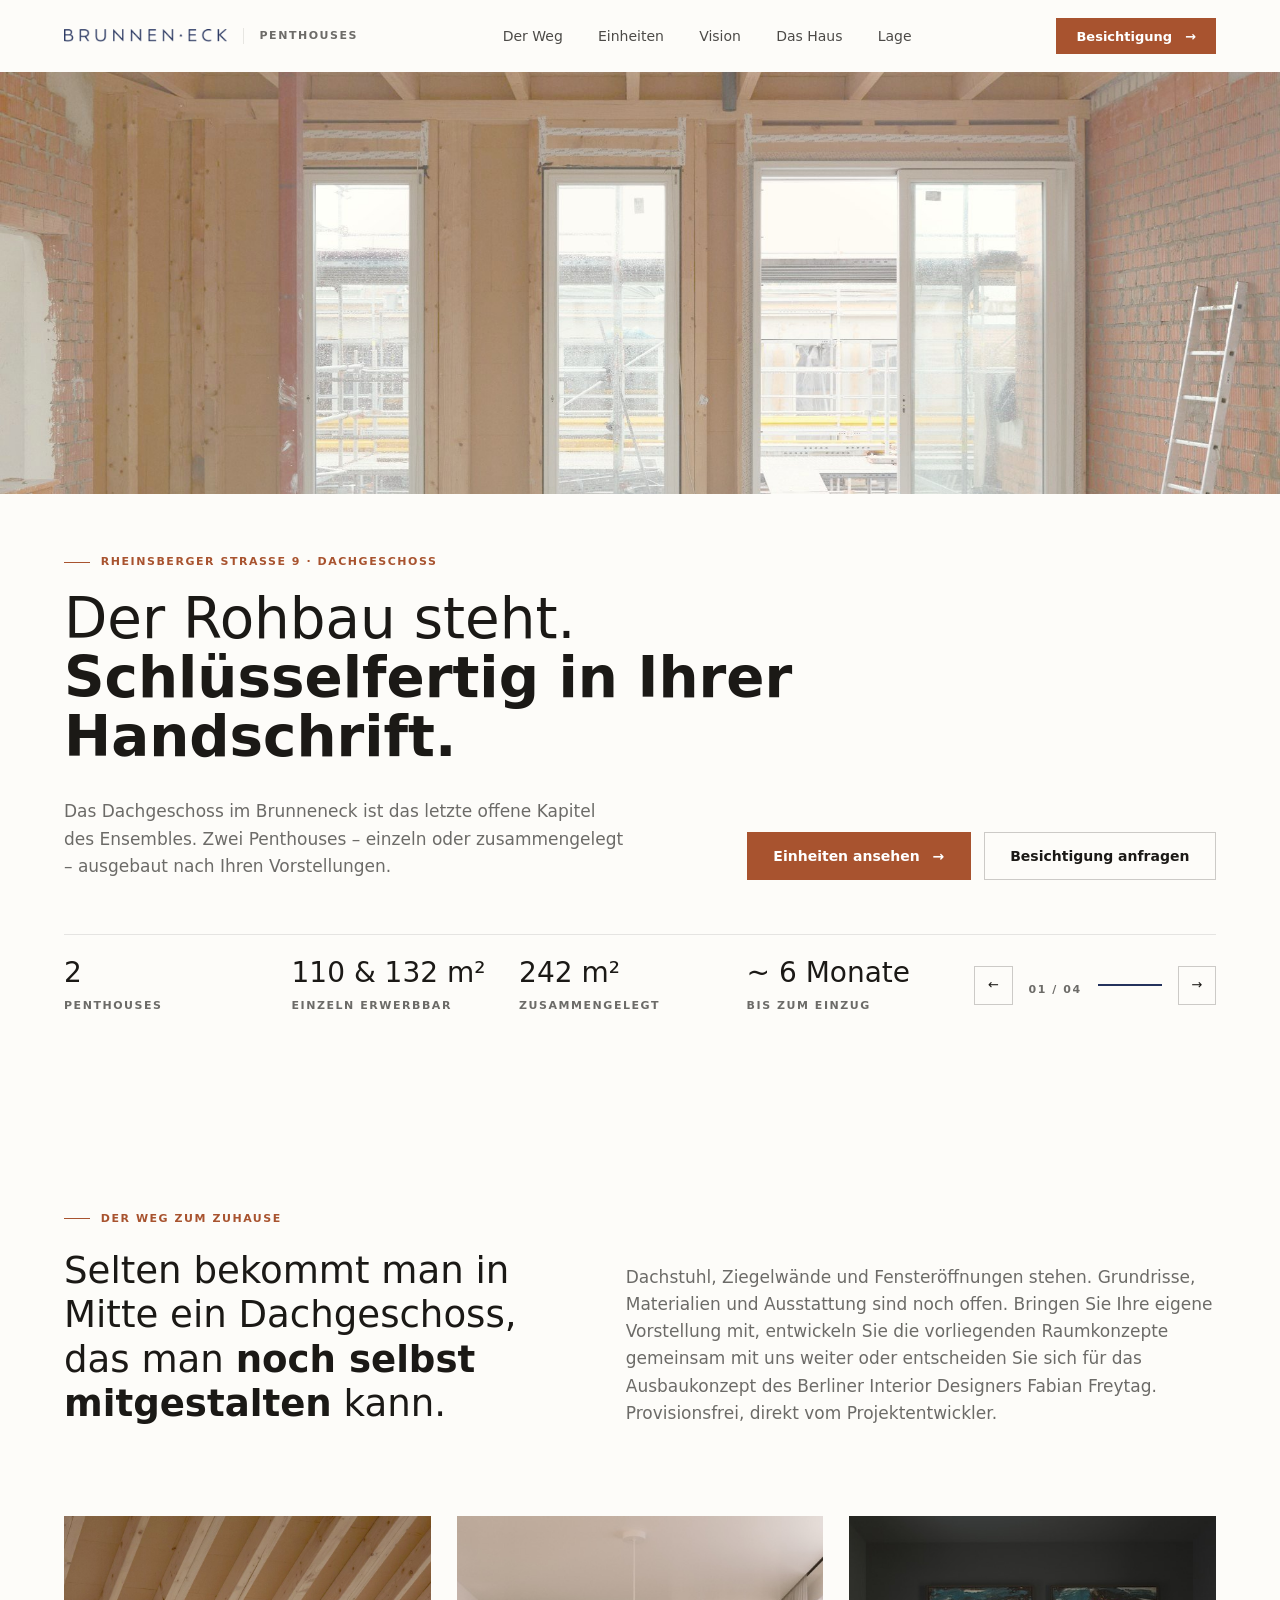
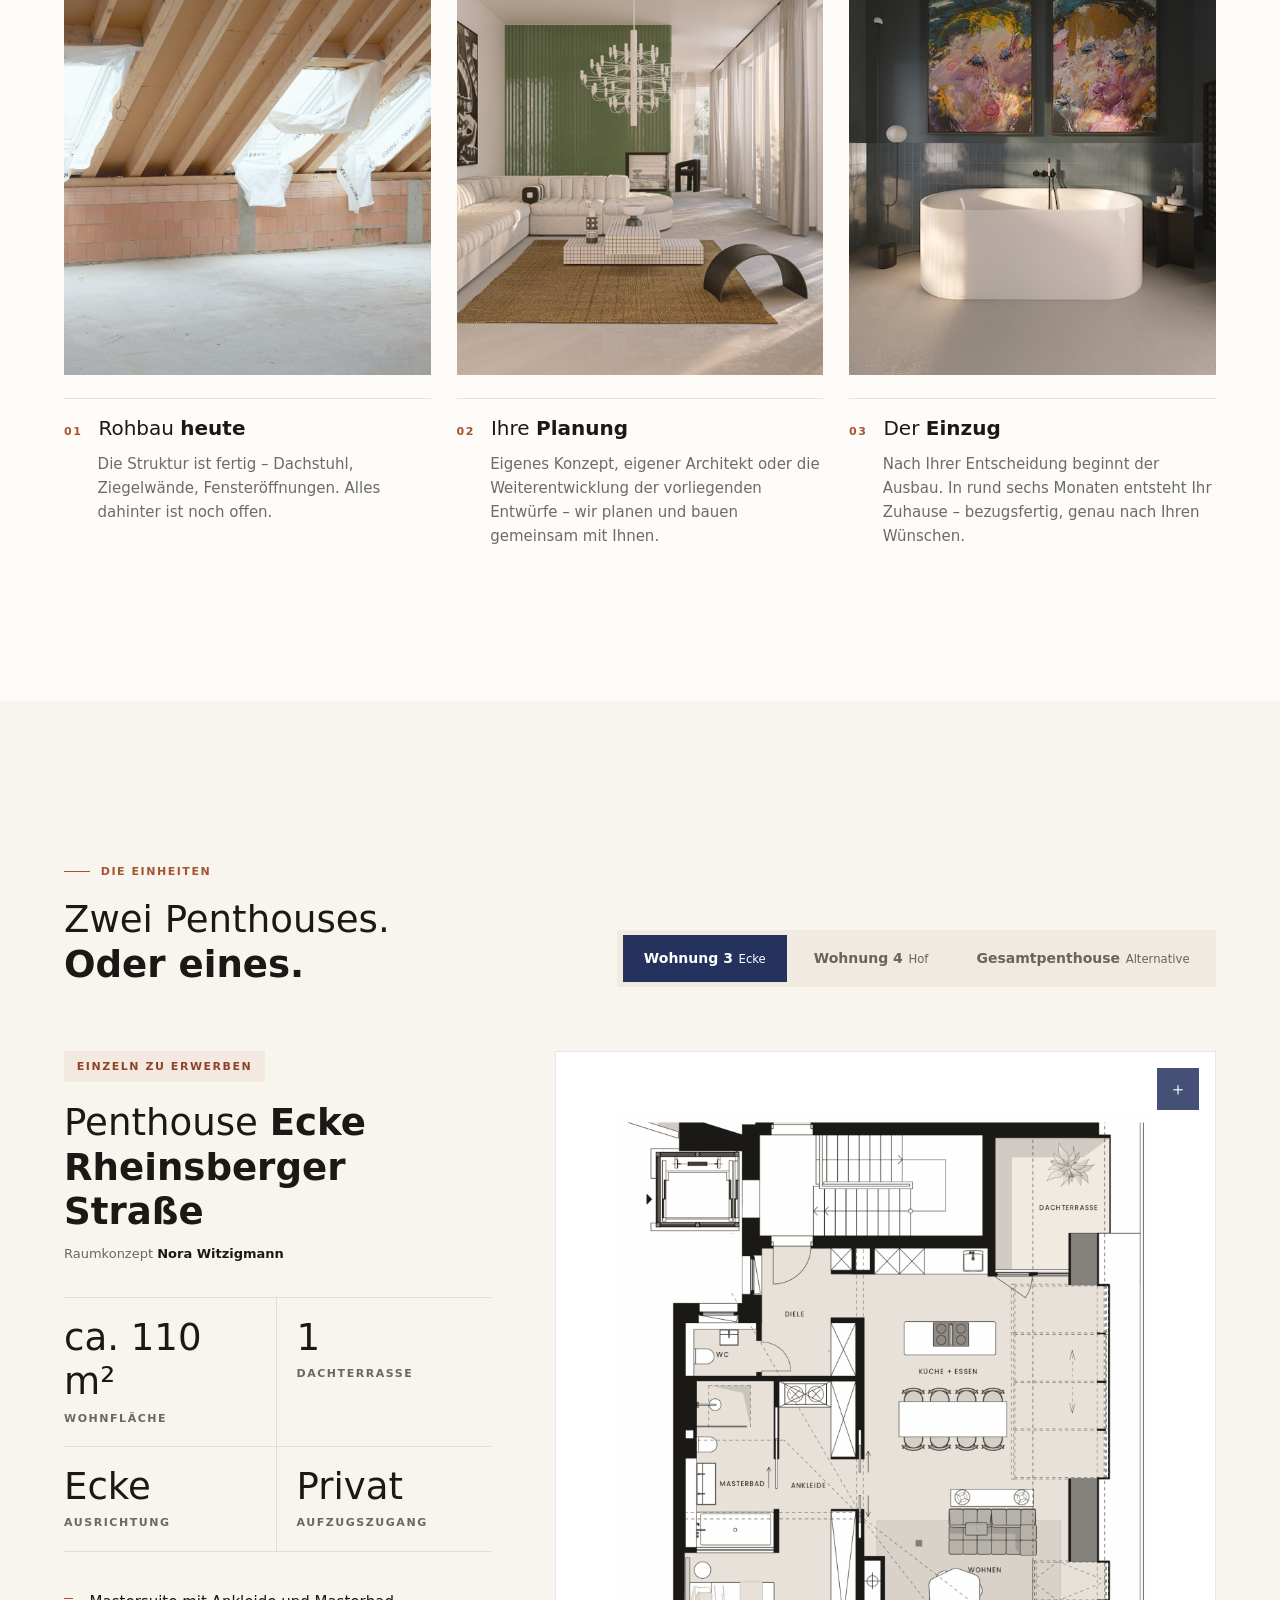
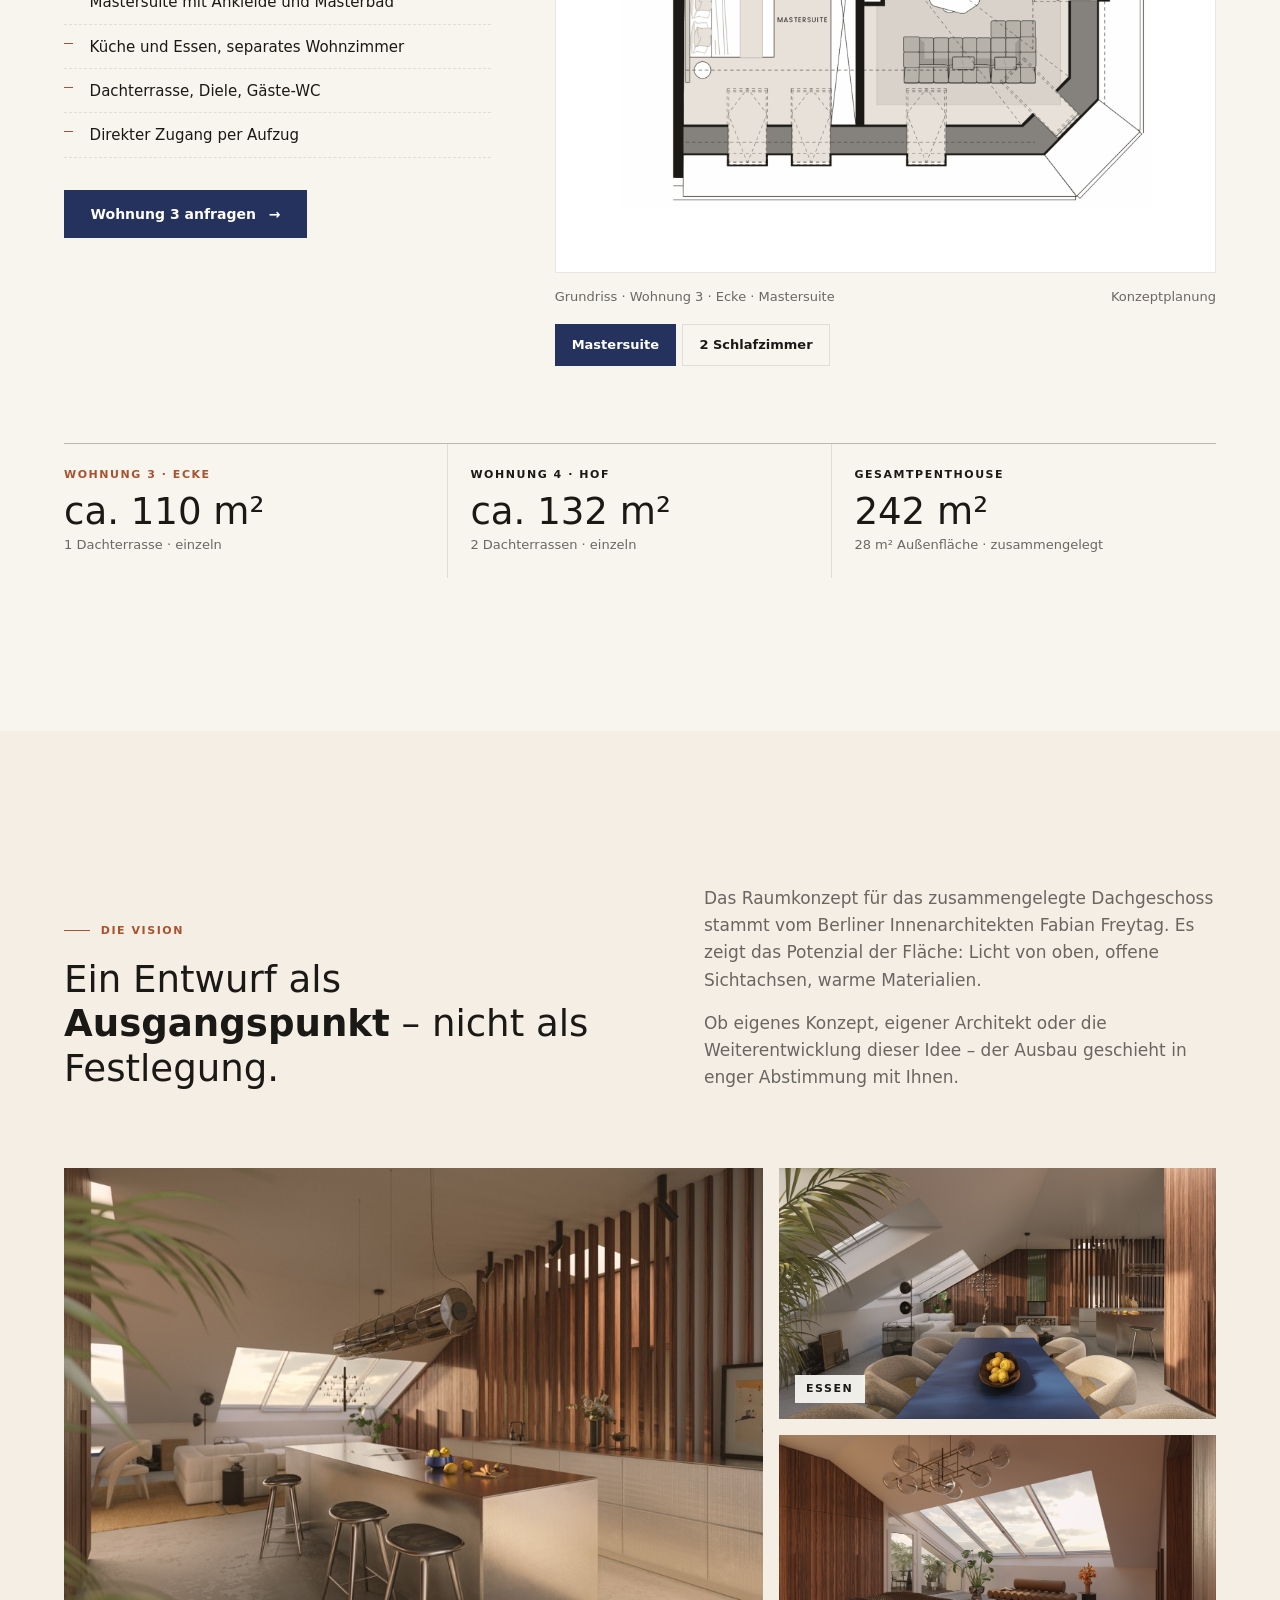
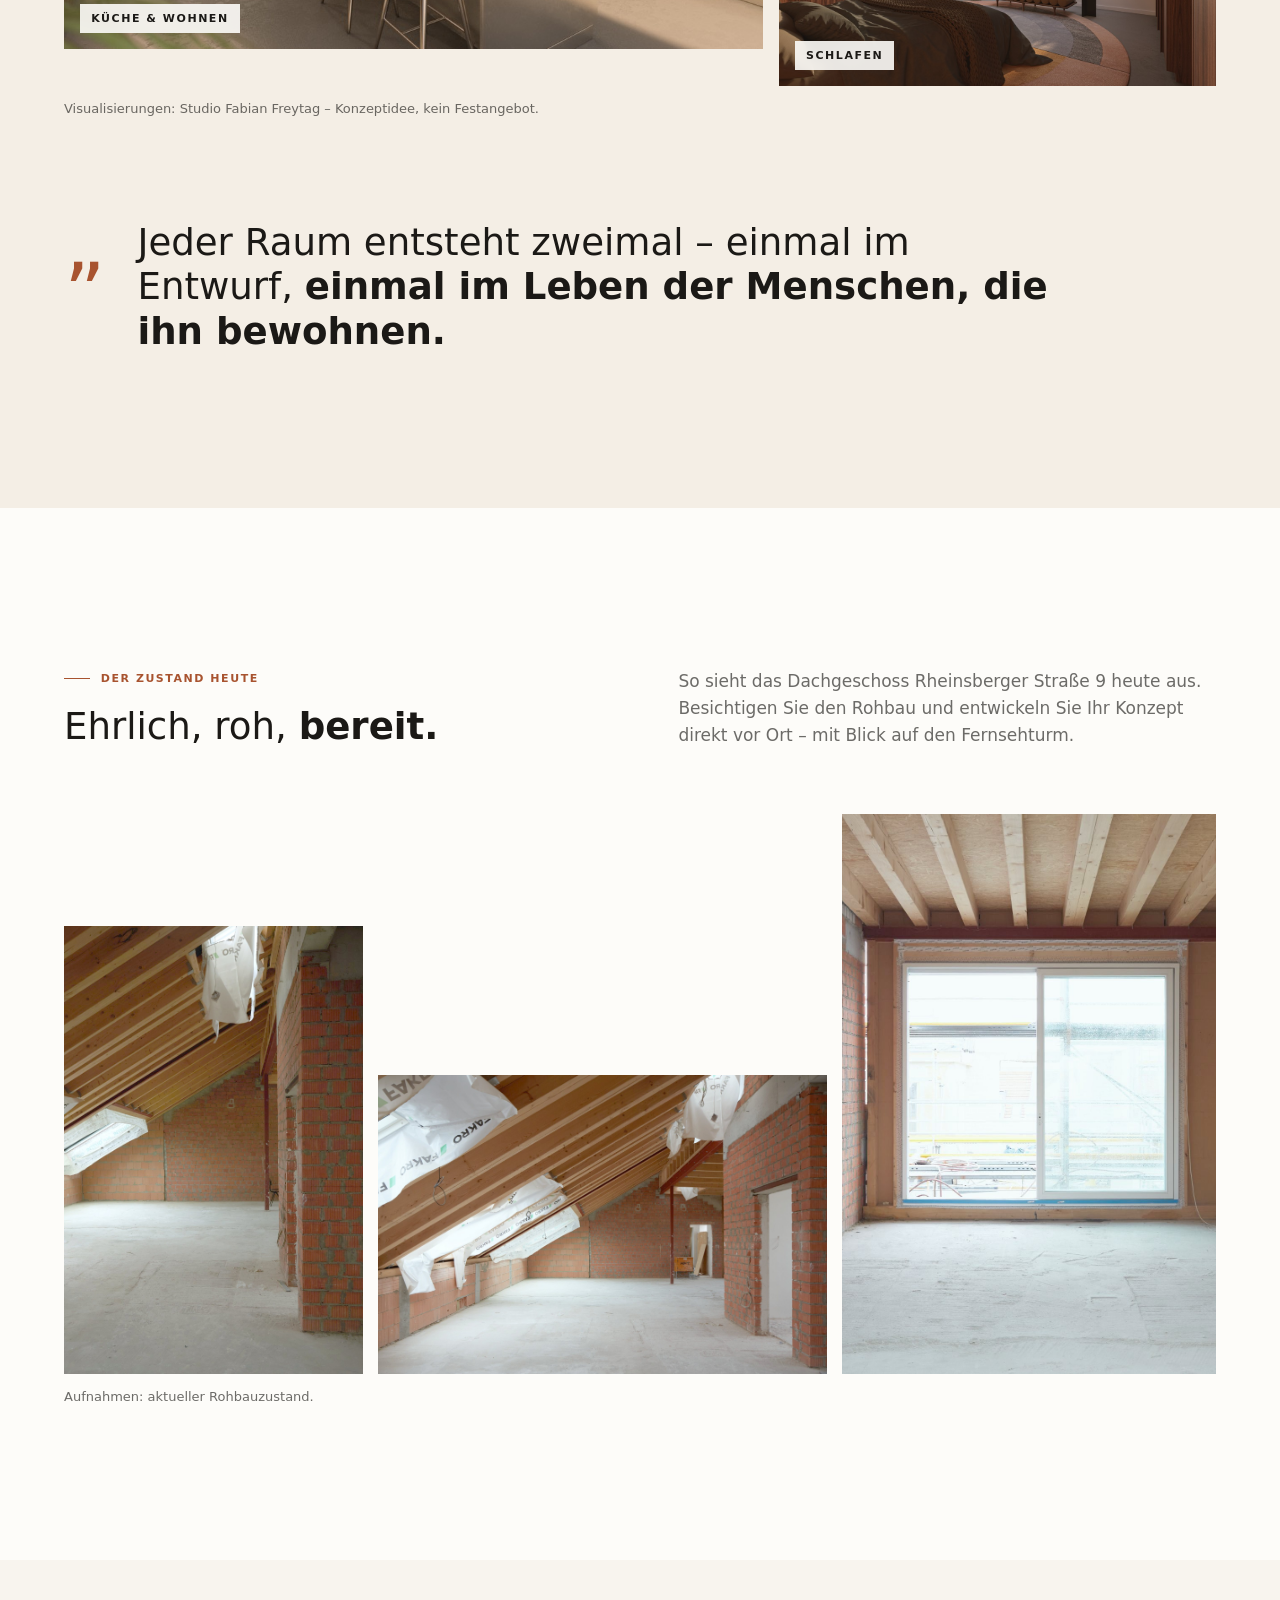
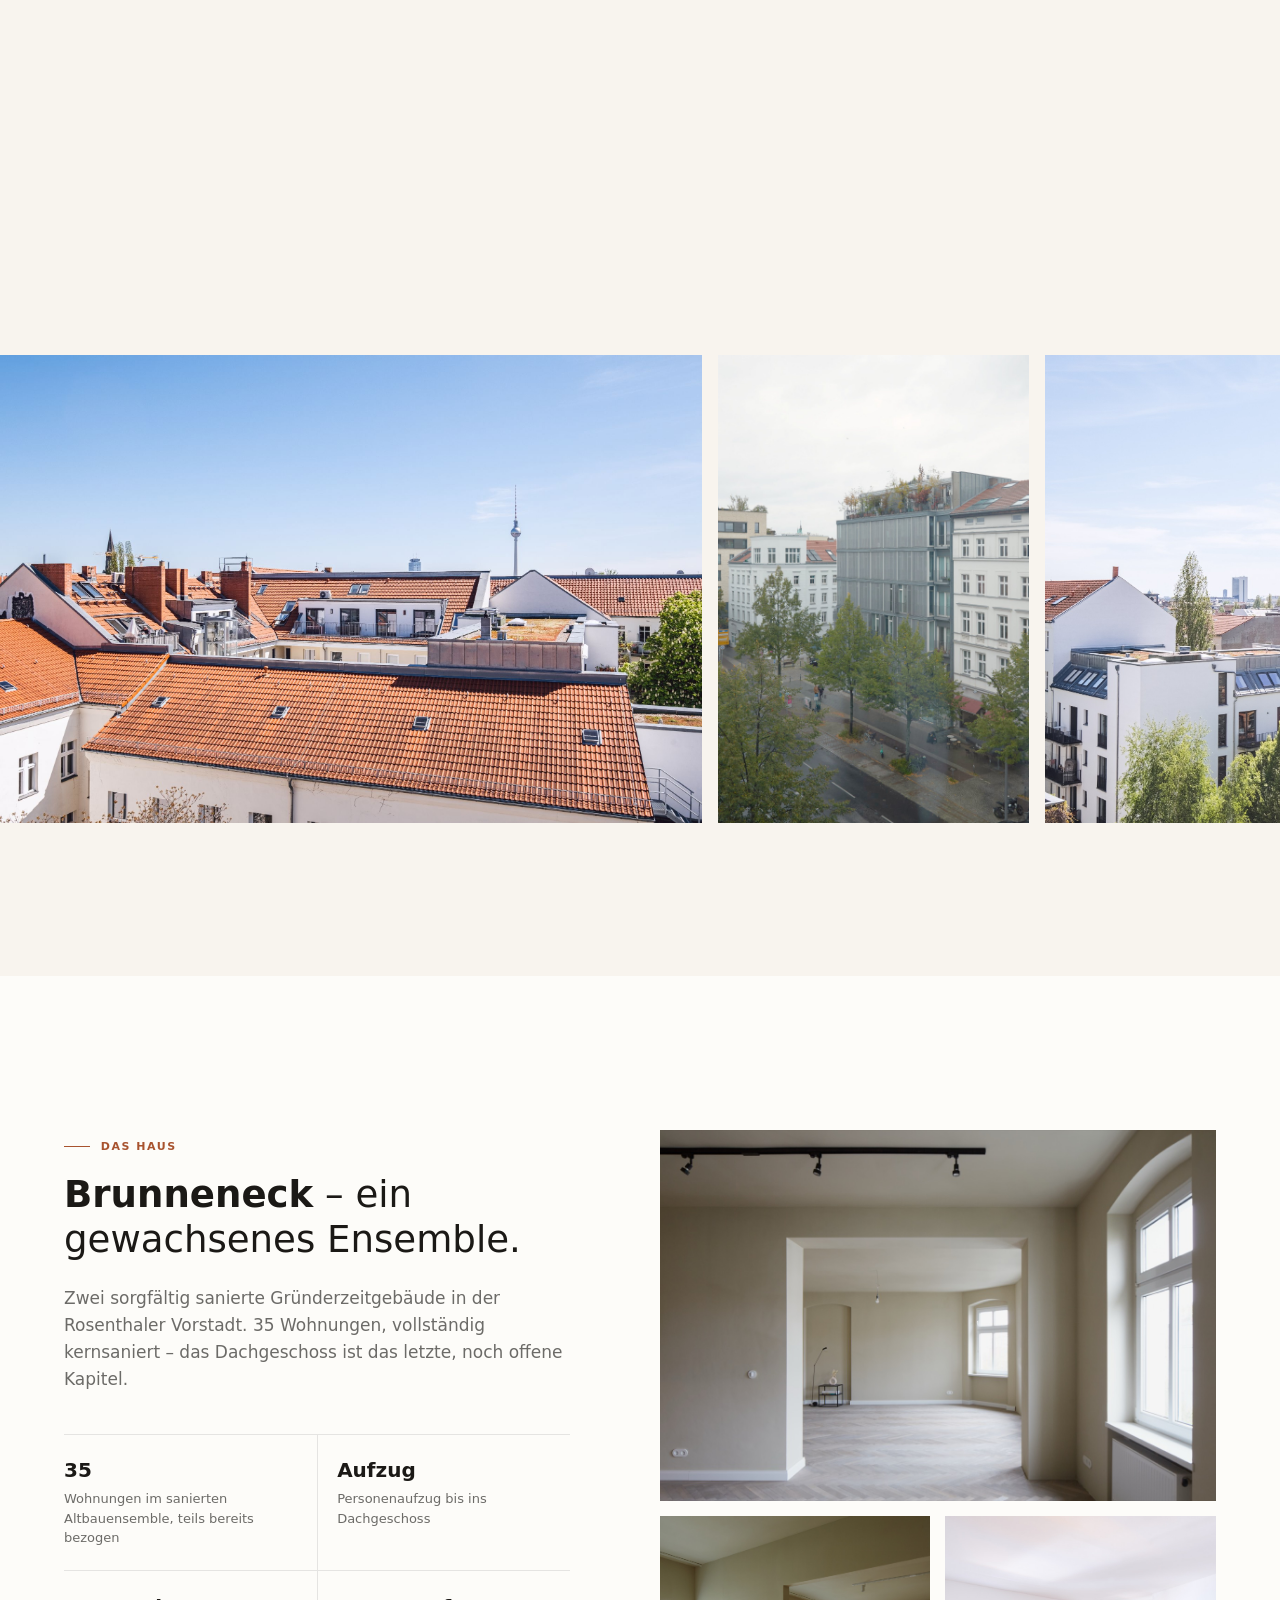
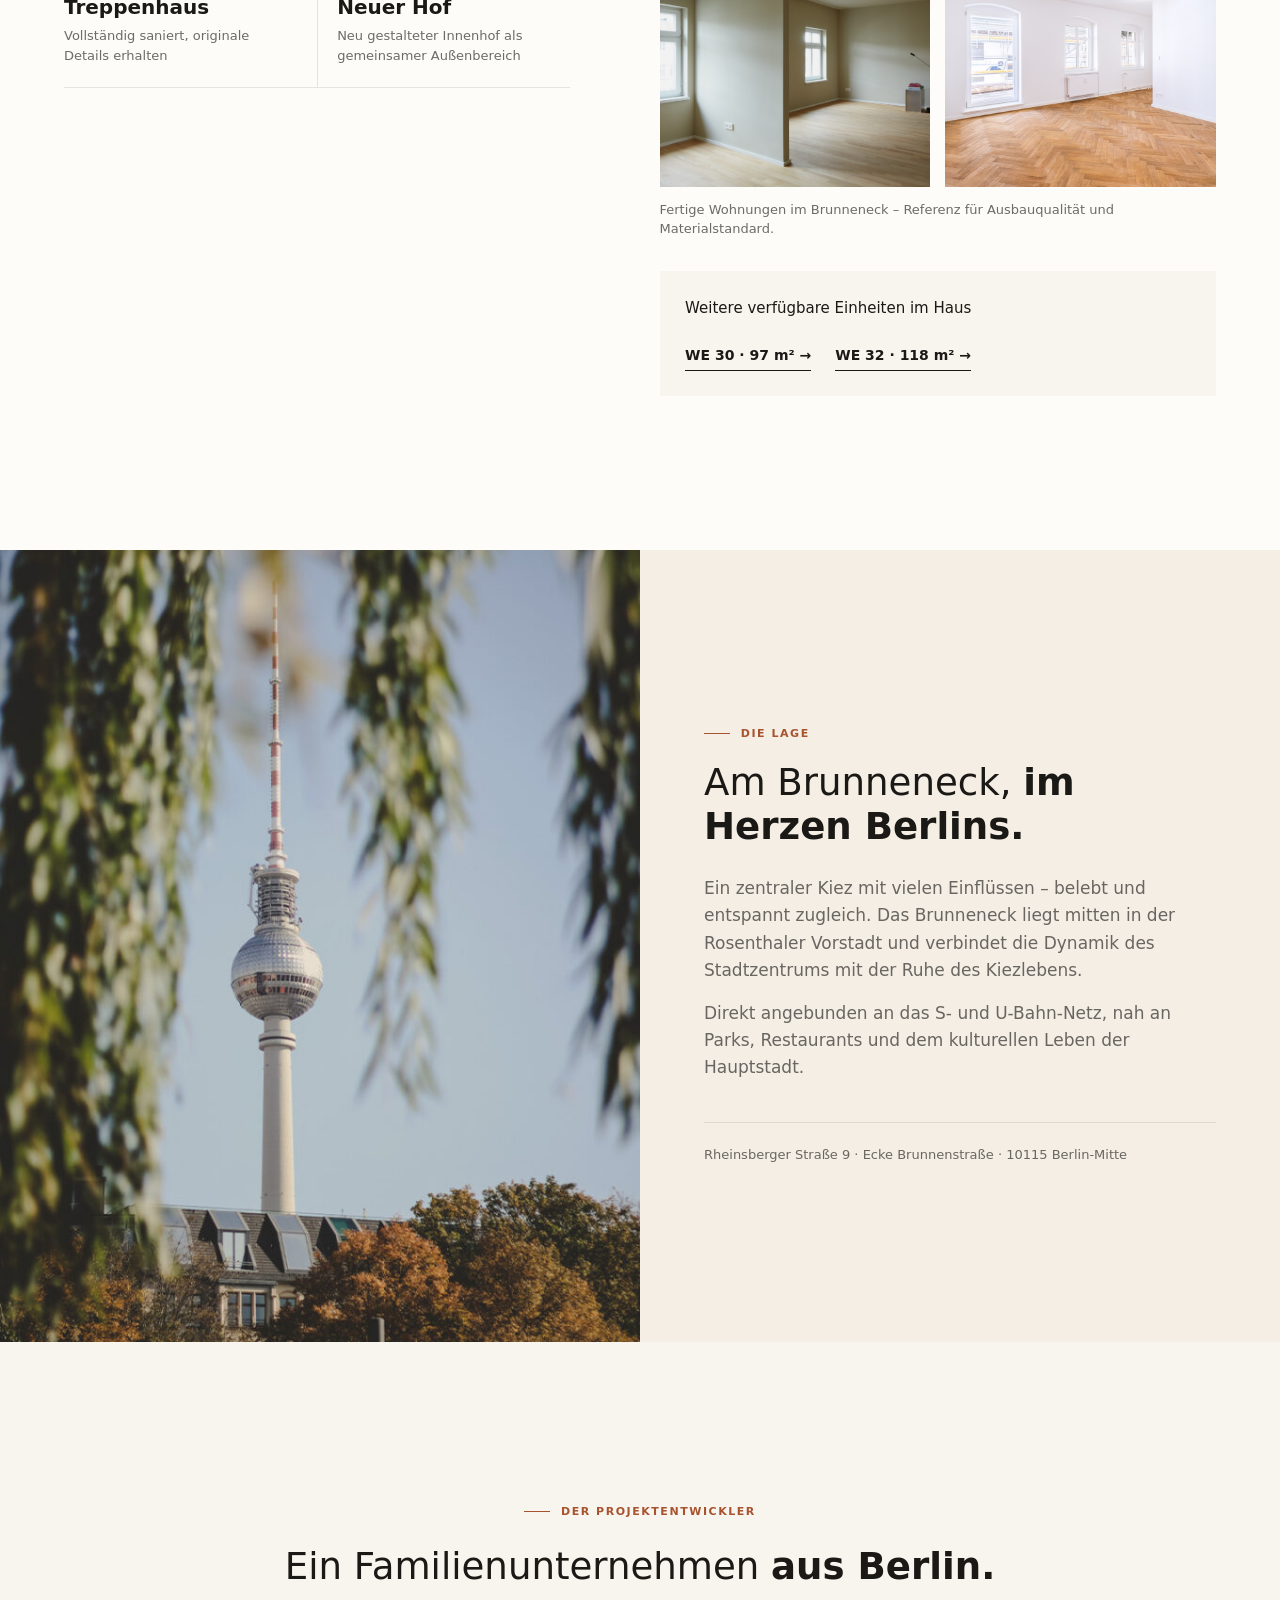
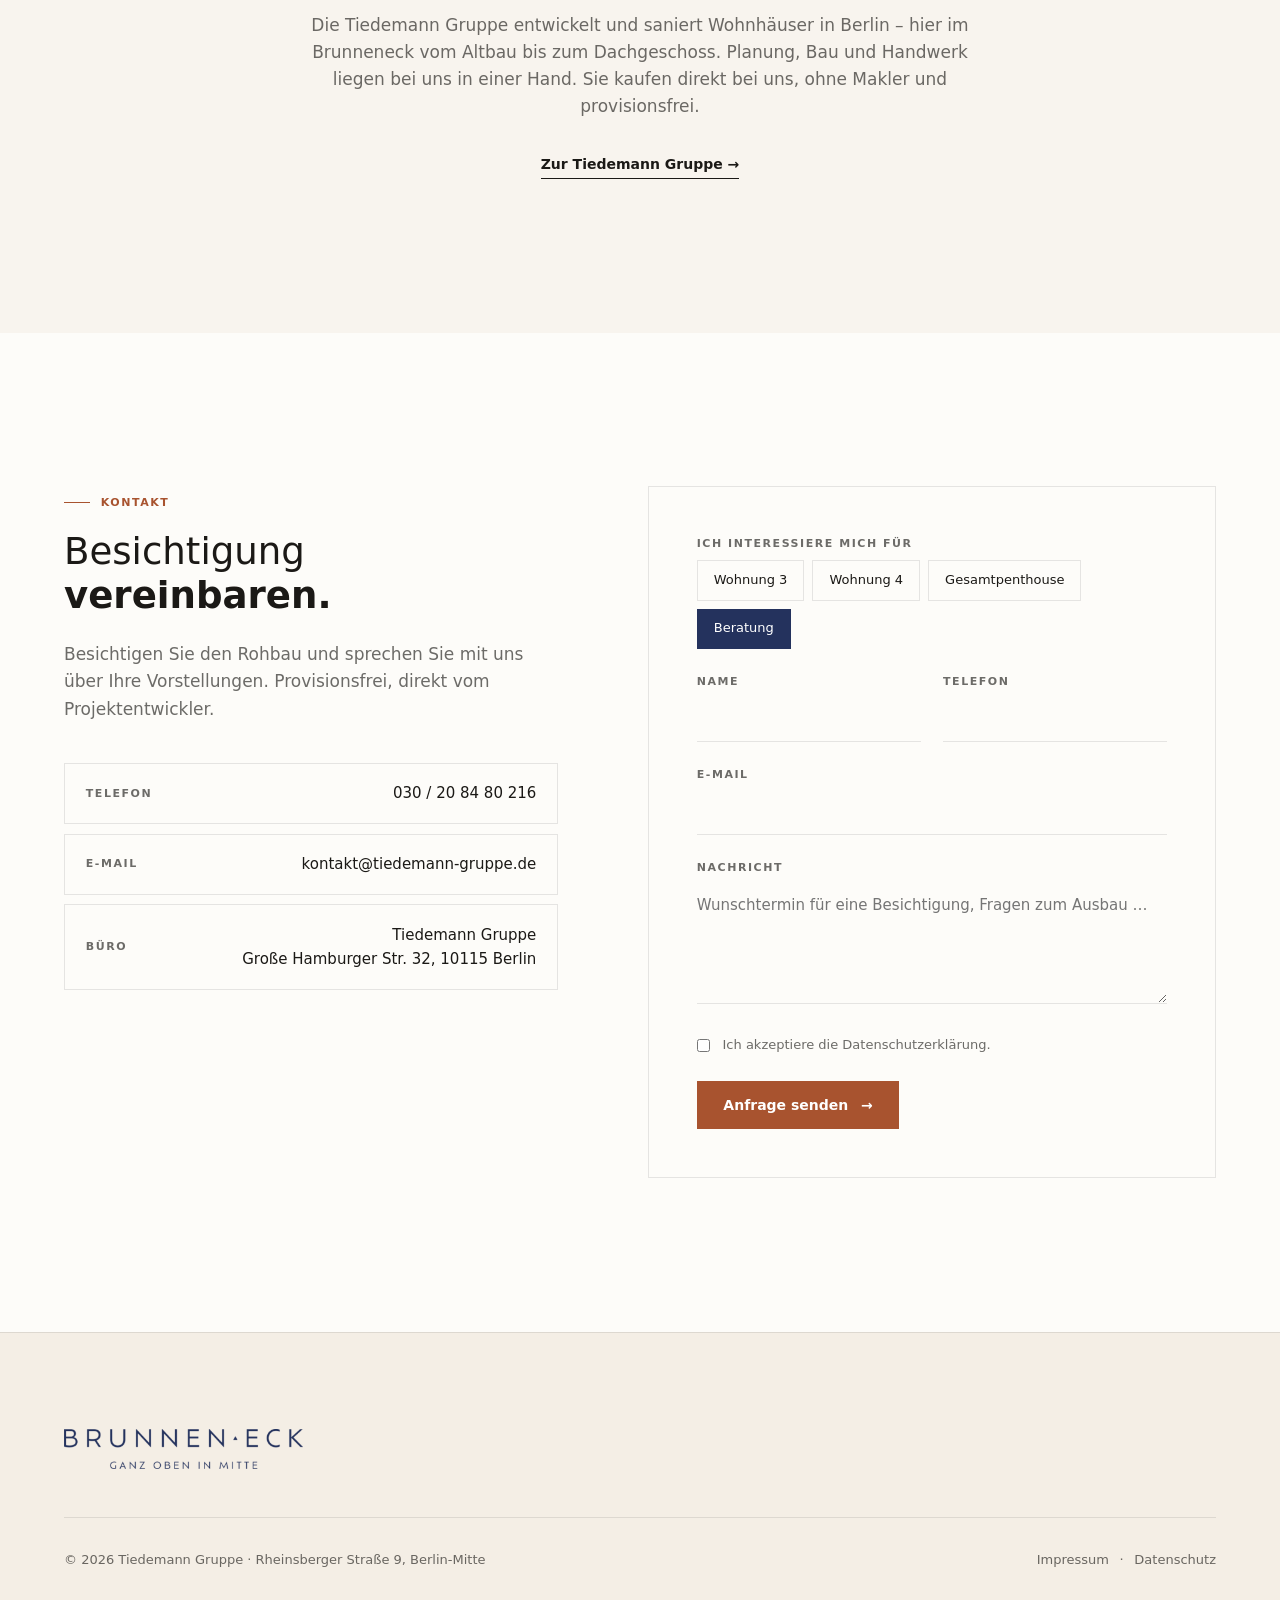
==== brunneneck-startseite.html @ 4d422212 "Projektentwickler-Text sachlicher formuliert Co-Authored-By: Claude Opus 5.5 <noreply@anthropic.com>" ====
<!DOCTYPE html>
<html lang="de">
<head>
<meta charset="utf-8">
<meta name="viewport" content="width=device-width, initial-scale=1">
<title>Brunneneck – Dachgeschoss Rheinsberger Straße, Berlin Mitte</title>
<meta name="description" content="Dachgeschoss im Rohbau. Zwei Penthouses einzeln oder ein großes Gesamtpenthouse – nach Ihren Wünschen ausgebaut. Raumkonzepte Nora Witzigmann und Studio Fabian Freytag. Provisionsfrei.">
<meta name="theme-color" content="#fdfcf9">
<style>
:root {
  --ink:      #1b1916;
  --ink-2:    #2a2622;
  --paper:    #f8f4ee;
  --paper-2:  #f0eae0;
  --white:    #fdfcf9;
  --brick:    #a8532f;
  --brick-dk: #8e4426;
  --timber:   #d4b285;
  --sand:     #f4eee5;
  --navy:     #24325d;
  --muted:    rgba(27,25,22,.64);
  --rule:     rgba(27,25,22,.1);
  --rule-inv: rgba(251,249,245,.14);
  --g:   clamp(1.25rem, 5vw, 4.5rem);
  --max: 1320px;
  --sans:  'Segoe UI', system-ui, -apple-system, 'Helvetica Neue', Arial, sans-serif;
  /* Typo-Skala nach Tiedemann Design System: display 40/1.05 · h1 28/1.2 · h2 20/1.3 · body 15/1.6 · small 13/1.5 · label 11/600/.14em */
  --fs-display: clamp(40px, 4.4vw, 64px);
  --fs-h1: clamp(28px, 2.9vw, 40px);
  --fs-h2: 20px;
  --fs-body: 15px;
  --fs-lead: 17px;
  --fs-small: 13px;
  --fs-label: 11px;
  --fs-button: 14px;
  --ease:  cubic-bezier(.2,.7,.2,1);
}
*, *::before, *::after { box-sizing: border-box; margin: 0; padding: 0; }
html { scroll-behavior: smooth; scroll-padding-top: 72px; }
body { font-family: var(--sans); font-weight: 400; color: var(--ink); background: var(--white); font-size: var(--fs-body); line-height: 1.6; -webkit-font-smoothing: antialiased; overflow-x: hidden; }
img { display: block; max-width: 100%; }
a { color: inherit; text-decoration: none; }
button { font: inherit; color: inherit; }
/* Titel = Wortpaar: zurücktretendes Wort Light 300, tragendes Wort (em) SemiBold 600 */
h1, h2, h3 { font-family: var(--sans); font-weight: 300; line-height: 1.2; letter-spacing: 0; }
h2 { font-size: var(--fs-h1); }
h3 { font-size: var(--fs-h2); line-height: 1.3; }
h1 em, h2 em, h3 em, .intro-statement em, blockquote em { font-style: normal; font-weight: 600; }
.wrap { max-width: var(--max); margin-inline: auto; padding-inline: var(--g); }
.label { display: inline-flex; align-items: center; gap: .7rem; font-size: var(--fs-label); font-weight: 600; line-height: 1.4; letter-spacing: .14em; text-transform: uppercase; color: var(--brick); }
.label::before { content: ''; width: 1.6rem; height: 1px; background: currentColor; }
.lead { font-size: var(--fs-lead); font-weight: 400; color: var(--muted); max-width: 62ch; line-height: 1.6; }
section { padding-block: clamp(6rem, 12vw, 10rem); }
.paper { background: var(--paper); }
.sand  { background: var(--sand); }
.caption { font-size: var(--fs-small); line-height: 1.5; color: var(--muted); margin-top: .8rem; }

/* Buttons & links */
.btn { display: inline-flex; align-items: center; gap: .8rem; font-size: var(--fs-button); font-weight: 600; line-height: 1; letter-spacing: 0; padding: 1rem 1.6rem; border: 1px solid transparent; cursor: pointer; transition: background .25s, color .25s, border-color .25s; border-radius: 0; }
.btn .arr { transition: transform .25s var(--ease); }
.btn:hover .arr { transform: translateX(4px); }
.btn-brick { background: var(--brick); color: #fff; }
.btn-brick:hover { background: var(--brick-dk); }
.btn-ghost { border-color: rgba(255,255,255,.45); color: #fff; }
.btn-ghost:hover { background: rgba(255,255,255,.12); }
.btn-ink { background: var(--navy); color: #fff; }
.btn-ink:hover { background: var(--brick); }
.tlink { display: inline-flex; align-items: center; gap: .6rem; font-size: var(--fs-button); font-weight: 600; border-bottom: 1px solid currentColor; padding-bottom: .2rem; transition: gap .25s var(--ease), color .2s; }
.tlink:hover { gap: 1rem; color: var(--brick); }

/* NAV */
.nav { position: fixed; inset: 0 0 auto; z-index: 80; color: var(--ink); background: rgba(253,252,249,.97); backdrop-filter: blur(14px); -webkit-backdrop-filter: blur(14px); transition: box-shadow .35s; }
.nav.solid { box-shadow: 0 1px 0 var(--rule), 0 8px 24px rgba(27,25,22,.04); }
.nav-in { height: 72px; display: flex; align-items: center; justify-content: space-between; gap: 2rem; }
.logo { display: inline-flex; align-items: center; gap: 1rem; white-space: nowrap; flex-shrink: 0; }
.logo img { height: 13px; width: auto; }
.logo small { font-size: var(--fs-label); font-weight: 600; letter-spacing: .14em; text-transform: uppercase; color: var(--muted); padding-left: 1rem; border-left: 1px solid var(--rule); line-height: 1.4; }
.nav ul { display: flex; gap: 2.2rem; list-style: none; font-size: var(--fs-button); }
.nav ul a { opacity: .78; transition: opacity .2s; white-space: nowrap; }
.nav ul a:hover { opacity: 1; }
.nav .btn { padding: .65rem 1.2rem; font-size: var(--fs-small); }
@media (max-width: 520px) { .logo img { height: 11px; } .nav-in { gap: 1rem; } }
@media (max-width: 1000px) { .nav ul { display: none; } }
@media (max-width: 1240px) { .logo small { display: none; } }

/* HERO */
.hero { position: relative; min-height: 100svh; display: grid; align-items: end; color: #fff; overflow: hidden; padding: 0; }
.hero-media { position: absolute; inset: 0; }
.hero-media figure { position: absolute; inset: 0; opacity: 0; transition: opacity 1.4s ease; }
.hero-media figure.on { opacity: 1; }
.hero-media img { width: 100%; height: 100%; object-fit: cover; transform: scale(1.06); transition: transform 9s linear; }
.hero-media figure.on img { transform: scale(1); }
.hero::after { content: ''; position: absolute; inset: 0; background: linear-gradient(90deg, rgba(20,18,15,.62) 0%, rgba(20,18,15,.4) 45%, rgba(20,18,15,0) 75%), linear-gradient(180deg, rgba(20,18,15,0) 0%, rgba(20,18,15,0) 20%, rgba(20,18,15,.46) 46%, rgba(20,18,15,.8) 100%); pointer-events: none; }
.hero-body { position: relative; z-index: 2; padding-top: 140px; }
.hero .label { color: #fff; }
.hero h1 { font-size: var(--fs-display); line-height: 1.05; margin-top: 1.4rem; max-width: 24ch; }
.hero h1 em { color: #f8eedd; }
@media (max-width: 760px) { .hero::after { background: linear-gradient(180deg, rgba(20,18,15,0) 0%, rgba(20,18,15,.25) 8%, rgba(20,18,15,.6) 16%, rgba(20,18,15,.62) 60%, rgba(20,18,15,.84) 100%); } .hero h1 em { color: #fff; } }
.hero-row { display: flex; justify-content: space-between; align-items: flex-end; gap: 2rem; flex-wrap: wrap; margin-top: 2rem; }
.hero-row p { max-width: 52ch; color: rgba(255,255,255,.94); font-size: var(--fs-lead); }
.hero-cta { display: flex; gap: .8rem; flex-wrap: wrap; }
.hero-facts { position: relative; z-index: 2; margin-top: clamp(2.5rem, 6vh, 4rem); border-top: 1px solid rgba(255,255,255,.22); display: grid; grid-template-columns: repeat(4, 1fr) auto; }
.hero-facts > div { padding: 1.3rem 1.5rem 1.6rem 0; }
.hero-facts b { display: block; font-weight: 300; font-size: clamp(22px, 2.2vw, 28px); line-height: 1.2; white-space: nowrap; }
.hero-facts span { display: block; font-size: var(--fs-label); font-weight: 600; letter-spacing: .14em; text-transform: uppercase; color: rgba(255,255,255,.86); margin-top: .5rem; }
.hero-ctrl { display: flex; align-items: center; gap: 1rem; font-size: var(--fs-small); color: rgba(255,255,255,.7); padding-right: 0 !important; }
.hero-ctrl button { background: none; border: 1px solid rgba(255,255,255,.35); color: #fff; width: 2.4rem; height: 2.4rem; border-radius: 0; cursor: pointer; transition: background .2s; }
.hero-ctrl button:hover { background: rgba(255,255,255,.15); }
.hero-bar { height: 2px; background: rgba(255,255,255,.2); width: 4rem; overflow: hidden; }
.hero-bar i { display: block; height: 100%; width: 100%; background: #fff; transform-origin: left; transform: scaleX(0); }
.hero-bar i.run { animation: bar 6.5s linear forwards; }
@keyframes bar { to { transform: scaleX(1); } }
@media (max-width: 760px) {
  .hero-facts { grid-template-columns: 1fr 1fr; }
  .hero-facts > div:nth-child(-n+2) { border-bottom: 1px solid rgba(255,255,255,.14); }
  .hero-ctrl { display: none !important; }
}

/* INTRO + PROCESS */
.intro-statement { font-size: var(--fs-h1); font-weight: 300; line-height: 1.2; max-width: 26ch; }
.intro-grid { display: grid; grid-template-columns: 1fr 1.25fr; gap: clamp(2.5rem, 7vw, 7rem); align-items: end; }
.steps { margin-top: clamp(3.5rem, 7vw, 6rem); display: grid; grid-template-columns: repeat(3, 1fr); gap: clamp(1rem, 2vw, 1.6rem); counter-reset: s; }
.step { counter-increment: s; }
.step-img { aspect-ratio: 4/5; overflow: hidden; background: var(--paper-2); }
.step-img img { width: 100%; height: 100%; object-fit: cover; transition: transform 1.2s var(--ease); }
.step:hover .step-img img { transform: scale(1.04); }
.step-head { display: flex; align-items: baseline; gap: 1rem; margin-top: 1.4rem; padding-top: 1rem; border-top: 1px solid var(--rule); }
.step-head::before { content: '0' counter(s); font-size: var(--fs-label); font-weight: 600; letter-spacing: .14em; color: var(--brick); }
.step h3 { font-size: var(--fs-h2); }
.step p { margin-top: .7rem; color: var(--muted); font-size: var(--fs-body); max-width: 40ch; padding-left: 2.1rem; }
@media (max-width: 860px) {
  .intro-grid { grid-template-columns: 1fr; }
  .steps { grid-template-columns: 1fr; gap: 2.5rem; }
  .step-img { aspect-ratio: 16/10; }
}

/* OPTIONS / UNITS */
.sec-head { display: flex; justify-content: space-between; align-items: flex-end; gap: 2rem; flex-wrap: wrap; margin-bottom: clamp(2.5rem, 5vw, 4rem); }
.sec-head h2 { margin-top: 1.2rem; max-width: 14ch; }
.tabs { display: flex; gap: .4rem; padding: .35rem; background: var(--paper-2); border-radius: 0; overflow-x: auto; scrollbar-width: none; max-width: 100%; }
.tabs::-webkit-scrollbar { display: none; }
.tab { flex-shrink: 0; background: none; border: 0; padding: .75rem 1.3rem; border-radius: 0; font-size: var(--fs-button); font-weight: 600; cursor: pointer; color: var(--muted); transition: background .25s, color .25s; white-space: nowrap; }
.tab:hover { color: var(--ink); }
.tab[aria-selected="true"] { background: var(--navy); color: #fff; }
.tab small { font-weight: 400; margin-left: .35rem; }
.unit { display: grid; grid-template-columns: minmax(0, 1fr) minmax(0, 1.55fr); gap: clamp(2rem, 5vw, 5rem); align-items: start; animation: fade .5s var(--ease); }
.unit[hidden] { display: none; }
@keyframes fade { from { opacity: 0; transform: translateY(10px); } to { opacity: 1; transform: none; } }
.unit-tag { display: inline-block; font-size: var(--fs-label); font-weight: 600; letter-spacing: .14em; text-transform: uppercase; padding: .4rem .8rem; border-radius: 0; background: rgba(168,83,47,.07); color: var(--brick-dk); }
.unit-tag.alt { background: var(--navy); color: #fff; }
.unit h3 { font-size: var(--fs-h1); line-height: 1.2; margin-top: 1.2rem; }
.unit .by { font-size: var(--fs-small); color: var(--muted); margin-top: .6rem; }
.unit .by b { color: var(--ink); font-weight: 600; }
.kpis { display: grid; grid-template-columns: 1fr 1fr; margin-top: 2rem; border-top: 1px solid var(--rule); }
.kpis div { padding: 1.1rem 0; border-bottom: 1px solid var(--rule); }
.kpis div:nth-child(odd) { padding-right: 1rem; border-right: 1px solid var(--rule); }
.kpis div:nth-child(even) { padding-left: 1.2rem; }
.kpis b { display: block; font-weight: 300; font-size: var(--fs-h1); line-height: 1.2; }
.kpis span { font-size: var(--fs-label); font-weight: 600; letter-spacing: .14em; text-transform: uppercase; color: var(--muted); }
.feat { list-style: none; margin-top: 1.8rem; }
.feat li { padding: .6rem 0 .6rem 1.6rem; position: relative; font-size: var(--fs-body); border-bottom: 1px dashed var(--rule); }
.feat li::before { content: ''; position: absolute; left: 0; top: 1.1rem; width: .55rem; height: 1px; background: var(--brick); }
.unit .actions { margin-top: 2rem; display: flex; gap: 1.4rem; align-items: center; flex-wrap: wrap; }
.plan { background: #fff; border: 1px solid var(--rule); padding: clamp(1rem, 2.5vw, 2rem); position: relative; cursor: zoom-in; }
.plan img { width: 100%; height: auto; }
.plan-vars { display: flex; flex-wrap: wrap; gap: .4rem; margin-top: 1rem; }
.plan-vars button { font: inherit; font-size: var(--fs-small); font-weight: 600; padding: .6rem 1rem; min-height: 40px; border: 1px solid var(--rule); background: transparent; color: var(--ink); cursor: pointer; border-radius: 0; transition: background .2s, color .2s, border-color .2s; }
.plan-vars button:hover { border-color: var(--navy); }
.plan-vars button[aria-pressed="true"] { background: var(--navy); border-color: var(--navy); color: #fff; }
.plan-meta { display: flex; justify-content: space-between; gap: 1rem; font-size: var(--fs-small); color: var(--muted); margin-top: .9rem; }
.plan-zoom { position: absolute; top: 1rem; right: 1rem; width: 2.6rem; height: 2.6rem; border-radius: 0; background: var(--navy); color: #fff; display: grid; place-items: center; font-size: 1.1rem; opacity: .85; transition: opacity .2s, transform .2s; }
.plan:hover .plan-zoom { opacity: 1; transform: scale(1.08); }
.compare { margin-top: clamp(3rem, 6vw, 5rem); display: grid; grid-template-columns: repeat(3, 1fr); border-top: 1px solid rgba(27,25,22,.28); }
.compare button { text-align: left; background: none; border: 0; border-right: 1px solid var(--rule); padding: 1.4rem 1.4rem 1.4rem 0; cursor: pointer; transition: background .2s; }
.compare button + button { padding-left: 1.4rem; }
.compare button:last-child { border-right: 0; }
.compare button:hover { background: rgba(168,83,47,.04); }
.compare button.on .c-name { color: var(--brick); }
.c-name { font-size: var(--fs-label); font-weight: 600; letter-spacing: .14em; text-transform: uppercase; }
.c-size { font-weight: 300; font-size: var(--fs-h1); line-height: 1.2; margin-top: .4rem; }
.c-sub { font-size: var(--fs-small); color: var(--muted); }
@media (max-width: 900px) {
  .unit { grid-template-columns: 1fr; }
  .unit .plan { order: -1; }
  .compare { grid-template-columns: 1fr; }
  .compare button, .compare button + button { border-right: 0; border-bottom: 1px solid var(--rule); padding: 1.1rem 0; }
}

/* VISION */
.vision-head { display: grid; grid-template-columns: 1.1fr 1fr; gap: clamp(2rem, 6vw, 6rem); align-items: end; }
.vision-head p + p { margin-top: 1rem; }
.mosaic { margin-top: clamp(3rem, 6vw, 5rem); display: grid; grid-template-columns: 1.6fr 1fr; grid-template-rows: auto auto; gap: clamp(.6rem, 1.2vw, 1rem); }
.mosaic figure { overflow: hidden; cursor: zoom-in; position: relative; background: var(--paper-2); }
.mosaic img { width: 100%; height: 100%; object-fit: cover; transition: transform 1.2s var(--ease); }
.mosaic figure:hover img { transform: scale(1.03); }
.mosaic .big { grid-row: span 2; aspect-ratio: 16/11; }
.mosaic .sm { aspect-ratio: 16/9.2; }
.mosaic figcaption { position: absolute; left: 1rem; bottom: 1rem; font-size: var(--fs-label); font-weight: 600; letter-spacing: .14em; text-transform: uppercase; background: rgba(253,252,249,.9); color: var(--ink); backdrop-filter: blur(6px); padding: .35rem .7rem; border-radius: 0; }
.quote { margin-top: clamp(4rem, 8vw, 7rem); display: grid; grid-template-columns: auto 1fr; gap: 2rem; align-items: start; max-width: 62rem; }
.quote::before { content: '„'; font-size: 5rem; font-weight: 300; line-height: .6; color: var(--brick); }
.quote blockquote { font-weight: 300; font-size: var(--fs-h1); line-height: 1.2; }
.quote cite { display: block; font-style: normal; font-size: .8rem; color: var(--muted); margin-top: 1.2rem; letter-spacing: .06em; }
@media (max-width: 860px) {
  .vision-head { grid-template-columns: 1fr; }
  .mosaic { grid-template-columns: 1fr 1fr; }
  .mosaic .big { grid-column: span 2; grid-row: auto; }
  .quote { grid-template-columns: 1fr; gap: 0; }
  .quote::before { font-size: 4rem; margin-bottom: .4rem; }
}

/* TODAY / ROHBAU */
.today { display: grid; grid-template-columns: .8fr 1.2fr 1fr; gap: clamp(.6rem, 1.2vw, 1rem); margin-top: clamp(2.5rem, 5vw, 4rem); align-items: end; }
.today figure { overflow: hidden; }
.today img { width: 100%; height: 100%; object-fit: cover; }
.today .p { aspect-ratio: 2/3; }
.today .l { aspect-ratio: 3/2; }
.today-text { display: grid; grid-template-columns: 1fr 1fr; gap: clamp(2rem, 6vw, 6rem); align-items: end; }
@media (max-width: 860px) {
  .today-text { grid-template-columns: 1fr; }
  .today { grid-template-columns: 1fr 1fr; }
  .today .l { grid-column: span 2; order: -1; }
}

/* VIEW GALLERY */
.view { padding-bottom: 0; }
.rail { display: flex; gap: clamp(.6rem, 1.2vw, 1rem); overflow-x: auto; scroll-snap-type: x mandatory; scrollbar-width: none; padding: clamp(2.5rem, 5vw, 4rem) var(--g) clamp(6rem, 12vw, 10rem); }
.rail::-webkit-scrollbar { display: none; }
.rail figure { flex: 0 0 auto; scroll-snap-align: start; height: clamp(280px, 52vh, 560px); overflow: hidden; }
.rail img { height: 100%; width: auto; object-fit: cover; }
.rail-ctrl { display: flex; gap: .5rem; }
.rail-ctrl button { width: 3rem; height: 3rem; border-radius: 0; border: 1px solid var(--rule); background: none; cursor: pointer; font-size: 1rem; transition: background .2s, color .2s; }
.rail-ctrl button:hover { background: var(--navy); border-color: var(--navy); color: #fff; }

/* HOUSE */
.house { display: grid; grid-template-columns: 1fr 1.1fr; gap: clamp(2.5rem, 7vw, 7rem); align-items: start; }
.house-facts { margin-top: 2.5rem; display: grid; grid-template-columns: 1fr 1fr; gap: 0; border-top: 1px solid var(--rule); }
.house-facts div { padding: 1.4rem 1.2rem 1.4rem 0; border-bottom: 1px solid var(--rule); }
.house-facts div:nth-child(even) { padding-left: 1.2rem; border-left: 1px solid var(--rule); }
.house-facts b { display: block; font-weight: 600; font-size: var(--fs-h2); line-height: 1.3; }
.house-facts span { display: block; font-size: var(--fs-small); line-height: 1.5; color: var(--muted); margin-top: .4rem; }
.house-imgs { display: grid; grid-template-columns: 1fr 1fr; gap: clamp(.6rem, 1.2vw, 1rem); }
.house-imgs figure:first-child { grid-column: span 2; aspect-ratio: 3/2; }
.house-imgs figure { overflow: hidden; aspect-ratio: 1; }
.house-imgs img { width: 100%; height: 100%; object-fit: cover; }
.more { margin-top: 2rem; padding: 1.6rem; background: var(--paper); display: flex; justify-content: space-between; align-items: center; gap: 1.5rem; flex-wrap: wrap; }
.more p { font-size: var(--fs-body); }
.more div { display: flex; gap: 1.5rem; flex-wrap: wrap; }
@media (max-width: 860px) { .house { grid-template-columns: 1fr; } }

/* LOCATION */
.loc { display: grid; grid-template-columns: 1fr 1fr; min-height: 80vh; padding: 0; }
.loc-img { overflow: hidden; }
.loc-img img { width: 100%; height: 100%; object-fit: cover; }
.loc-text { padding: clamp(4rem, 9vw, 8rem) var(--g); display: flex; flex-direction: column; justify-content: center; }
.loc-text h2 { margin-top: 1.2rem; }
.loc-text .lead { margin-top: 1.6rem; }
.loc-text .lead + .lead { margin-top: 1rem; }
.addr { margin-top: 2.5rem; padding-top: 1.4rem; border-top: 1px solid var(--rule); font-size: var(--fs-small); color: var(--muted); }
@media (max-width: 860px) { .loc { grid-template-columns: 1fr; } .loc-img { aspect-ratio: 4/5; max-height: 70vh; } }

/* DEVELOPER */
.dev { text-align: center; }
.dev h2 { font-size: var(--fs-h1); max-width: 34ch; margin: 1.6rem auto 0; line-height: 1.2; }
.dev .lead { margin: 1.4rem auto 0; }
.dev .tlink { margin-top: 2rem; }

/* CONTACT */
.contact { display: grid; grid-template-columns: 1fr 1.15fr; gap: clamp(2.5rem, 7vw, 7rem); align-items: start; }
.contact h2 { margin-top: 1.2rem; }
.contact .lead { margin-top: 1.4rem; }
.cards { margin-top: 2.5rem; display: grid; gap: .6rem; }
.cards a, .cards div { display: flex; justify-content: space-between; align-items: center; gap: 1rem; padding: 1.1rem 1.3rem; background: var(--white); border: 1px solid var(--rule); transition: border-color .2s; }
.cards a:hover { border-color: var(--brick); }
.cards span { font-size: var(--fs-label); font-weight: 600; letter-spacing: .14em; text-transform: uppercase; color: var(--muted); }
.cards b { font-weight: 400; font-size: var(--fs-body); text-align: right; }
form { background: var(--white); padding: clamp(1.5rem, 4vw, 3rem); border: 1px solid var(--rule); }
.f-row { display: grid; grid-template-columns: 1fr 1fr; gap: 1.4rem; }
.f { margin-bottom: 1.5rem; }
.f label { display: block; font-size: var(--fs-label); font-weight: 600; letter-spacing: .14em; text-transform: uppercase; color: var(--muted); margin-bottom: .45rem; }
.f input, .f textarea, .f select { width: 100%; font: inherit; font-size: var(--fs-body); color: var(--ink); background: transparent; border: 0; border-bottom: 1px solid var(--rule); padding: .6rem 0; border-radius: 0; transition: border-color .2s; }
.f select { appearance: none; -webkit-appearance: none; background: url("data:image/svg+xml,%3Csvg xmlns='http://www.w3.org/2000/svg' width='12' height='8'%3E%3Cpath d='M1 1l5 5 5-5' fill='none' stroke='%231b1916' stroke-width='1.3'/%3E%3C/svg%3E") no-repeat right .2rem center; cursor: pointer; }
.f input:focus, .f textarea:focus, .f select:focus { outline: none; border-color: var(--brick); }
.f textarea { min-height: 120px; resize: vertical; }
.chips { display: flex; flex-wrap: wrap; gap: .5rem; }
.chips label { position: relative; margin: 0; text-transform: none; letter-spacing: 0; font-weight: 400; font-size: var(--fs-small); color: var(--ink); }
.chips input { position: absolute; opacity: 0; pointer-events: none; }
.chips span { display: inline-block; padding: .55rem 1rem; border: 1px solid var(--rule); border-radius: 0; cursor: pointer; transition: .2s; }
.chips input:checked + span { background: var(--navy); color: #fff; border-color: var(--navy); }
.chips input:focus-visible + span { outline: 2px solid var(--brick); outline-offset: 2px; }
.consent { display: flex; gap: .8rem; align-items: flex-start; font-size: var(--fs-small); color: var(--muted); margin-bottom: 1.6rem; }
.consent input { margin-top: .25rem; accent-color: var(--brick); }
@media (max-width: 860px) { .contact { grid-template-columns: 1fr; } }
@media (max-width: 520px) { .f-row { grid-template-columns: 1fr; gap: 0; } }

/* FOOTER */
footer { background: var(--sand); color: var(--muted); font-size: var(--fs-small); border-top: 1px solid var(--rule); }
.foot { display: flex; justify-content: space-between; gap: 1.5rem; flex-wrap: wrap; padding-block: 2rem; border-top: 1px solid var(--rule); }
.foot a { transition: color .2s; }
.foot a:hover { color: var(--brick); }
.foot-big { padding-block: clamp(3.5rem, 8vw, 6rem) clamp(2rem, 4vw, 3rem); }
.foot-big img { height: 40px; width: auto; }
@media (max-width: 520px) { .foot-big img { height: 32px; } }

/* LIGHTBOX */
.lb { position: fixed; inset: 0; z-index: 200; background: rgba(15,13,11,.94); display: grid; place-items: center; opacity: 0; pointer-events: none; transition: opacity .3s; padding: 4rem 1rem 2rem; }
.lb.open { opacity: 1; pointer-events: auto; }
.lb img { max-width: min(94vw, 1400px); max-height: 80svh; object-fit: contain; background: #fff; }
.lb img.photo { background: none; }
.lb p { color: rgba(255,255,255,.6); font-size: var(--fs-small); text-align: center; margin-top: 1rem; }
.lb-x { position: absolute; top: 1.2rem; right: 1.2rem; width: 3rem; height: 3rem; border-radius: 0; border: 1px solid rgba(255,255,255,.3); background: none; color: #fff; font-size: 1.4rem; cursor: pointer; }
.lb-x:hover { background: rgba(255,255,255,.12); }

/* Reveal */
.r { opacity: 0; transform: translateY(24px); transition: opacity 1s var(--ease), transform 1s var(--ease); }
.r.in { opacity: 1; transform: none; }
@media (prefers-reduced-motion: reduce) {
  html { scroll-behavior: auto; }
  .r { opacity: 1; transform: none; transition: none; }
  .hero-media img, .hero-media figure.on img { transform: none; transition: none; }
}
:focus-visible { outline: 2px solid var(--brick); outline-offset: 3px; }

/* Heller Header: Foto frei, Text auf heller Fläche */
.hero { min-height: 0; display: block; color: var(--ink); padding-top: 72px; background: var(--paper); }
.hero::after { display: none; }
.hero-media { position: relative; inset: auto; height: clamp(360px, 64svh, 760px); overflow: hidden; }
.hero-body { position: relative; z-index: 2; background: var(--white); margin-top: clamp(-180px, -12vw, -64px); padding-top: clamp(2rem, 4vw, 3.5rem); padding-bottom: .5rem; }
.hero .label { color: var(--brick); }
.hero h1 { margin-top: 1.2rem; }
.hero h1 em { color: var(--ink); }
.hero-row p { color: var(--muted); }
.hero .btn-ghost { border-color: rgba(27,25,22,.22); color: var(--ink); }
.hero .btn-ghost:hover { background: rgba(27,25,22,.05); border-color: var(--navy); }
.hero-facts { border-top: 1px solid var(--rule); }
.hero-facts b { color: var(--ink); }
.hero-facts span { color: var(--muted); }
.hero-ctrl { color: var(--muted); }
.hero-ctrl button { border-color: rgba(27,25,22,.22); color: var(--ink); }
.hero-ctrl button:hover { background: rgba(27,25,22,.05); }
.hero-bar { background: var(--rule); }
.hero-bar i { background: var(--navy); }
@media (max-width: 760px) {
  .hero-media { height: clamp(260px, 46svh, 420px); }
  .hero-body { margin-top: 0; }
  .hero h1 em { color: var(--ink); }
  .hero-facts > div:nth-child(-n+2) { border-bottom: 1px solid var(--rule); }
}
</style>
</head>
<body>

<header class="nav" id="nav">
  <div class="wrap nav-in">
    <a class="logo" href="#start"><img src="fotos/logo/brunnen-eck-wortmarke.png" alt="Brunnen-Eck" width="400" height="32"><small>Penthouses</small></a>
    <ul>
      <li><a href="#prozess">Der Weg</a></li>
      <li><a href="#einheiten">Einheiten</a></li>
      <li><a href="#vision">Vision</a></li>
      <li><a href="#haus">Das Haus</a></li>
      <li><a href="#lage">Lage</a></li>
    </ul>
    <a class="btn btn-brick" href="#kontakt">Besichtigung <span class="arr">→</span></a>
  </div>
</header>

<main>

<!-- HERO -->
<section class="hero" id="start">
  <div class="hero-media" id="heroMedia">
    <figure class="on"><img src="fotos/header/dg-fensterfront.jpg" alt="Dachgeschoss im Rohbau – Holzbalkendecke, Ziegelwände und bodentiefe Fenster" fetchpriority="high"></figure>
    <figure><img src="fotos/header/dg-gaube.jpg" alt="Rohbau – große Dachgaube unter dem Holzdachstuhl" loading="lazy"></figure>
    <figure><img src="fotos/header/dg-ausblick-mitte.jpg" alt="Blick aus dem Dachgeschoss über die Dächer von Berlin-Mitte" loading="lazy" style="object-position: 50% 62%;"></figure>
    <figure><img src="fotos/header/dg-dachfenster.jpg" alt="Rohbau – Dachfenster in der Dachschräge" loading="lazy"></figure>
  </div>
  <div class="wrap hero-body">
    <span class="label">Rheinsberger Straße 9 · Dachgeschoss</span>
    <h1>Der Rohbau steht. <em>Schlüsselfertig in Ihrer Handschrift.</em></h1>
    <div class="hero-row">
      <p>Das Dachgeschoss im Brunneneck ist das letzte offene Kapitel des Ensembles. Zwei Penthouses – einzeln oder zusammengelegt – ausgebaut nach Ihren Vorstellungen.</p>
      <div class="hero-cta">
        <a class="btn btn-brick" href="#einheiten">Einheiten ansehen <span class="arr">→</span></a>
        <a class="btn btn-ghost" href="#kontakt">Besichtigung anfragen</a>
      </div>
    </div>
    <div class="hero-facts">
      <div><b>2</b><span>Penthouses</span></div>
      <div><b>110 &amp; 132 m²</b><span>Einzeln erwerbbar</span></div>
      <div><b>242 m²</b><span>Zusammengelegt</span></div>
      <div><b>~ 6 Monate</b><span>Bis zum Einzug</span></div>
      <div class="hero-ctrl" aria-label="Bildsteuerung">
        <button type="button" id="heroPrev" aria-label="Vorheriges Bild">←</button>
        <span id="heroCount">01 / 04</span>
        <div class="hero-bar"><i id="heroBar"></i></div>
        <button type="button" id="heroNext" aria-label="Nächstes Bild">→</button>
      </div>
    </div>
  </div>
</section>

<!-- INTRO / PROZESS -->
<section id="prozess">
  <div class="wrap">
    <div class="intro-grid r">
      <div>
        <span class="label">Der Weg zum Zuhause</span>
        <p class="intro-statement" style="margin-top:1.4rem;">Selten bekommt man in Mitte ein Dachgeschoss, das man <em>noch selbst mitgestalten</em> kann.</p>
      </div>
      <p class="lead">Dachstuhl, Ziegelwände und Fensteröffnungen stehen. Grundrisse, Materialien und Ausstattung sind noch offen. Bringen Sie Ihre eigene Vorstellung mit, entwickeln Sie die vorliegenden Raumkonzepte gemeinsam mit uns weiter oder entscheiden Sie sich für das Ausbaukonzept des Berliner Interior Designers Fabian Freytag. Provisionsfrei, direkt vom Projektentwickler.</p>
    </div>
    <div class="steps">
      <article class="step r">
        <div class="step-img"><img src="fotos/dachgeschoss/rohbau-dachfenster.jpg" alt="Rohbau – Dachfenster in der Dachschräge" loading="lazy"></div>
        <div class="step-head"><h3>Rohbau <em>heute</em></h3></div>
        <p>Die Struktur ist fertig – Dachstuhl, Ziegelwände, Fensteröffnungen. Alles dahinter ist noch offen.</p>
      </article>
      <article class="step r">
        <div class="step-img"><img src="fotos/penthouse/wohnzimmer2.jpg" alt="Visualisierung Wohnraum unter dem Dach" loading="lazy"></div>
        <div class="step-head"><h3>Ihre <em>Planung</em></h3></div>
        <p>Eigenes Konzept, eigener Architekt oder die Weiterentwicklung der vorliegenden Entwürfe – wir planen und bauen gemeinsam mit Ihnen.</p>
      </article>
      <article class="step r">
        <div class="step-img"><img src="fotos/penthouse/einzug-bad.jpg" alt="Visualisierung Bad mit freistehender Badewanne und zwei Gemälden" width="512" height="640" loading="lazy"></div>
        <div class="step-head"><h3>Der <em>Einzug</em></h3></div>
        <p>Nach Ihrer Entscheidung beginnt der Ausbau. In rund sechs Monaten entsteht Ihr Zuhause – bezugsfertig, genau nach Ihren Wünschen.</p>
      </article>
    </div>
  </div>
</section>

<!-- EINHEITEN -->
<section class="paper" id="einheiten">
  <div class="wrap">
    <div class="sec-head r">
      <div>
        <span class="label">Die Einheiten</span>
        <h2>Zwei Penthouses. <em>Oder eines.</em></h2>
      </div>
      <div class="tabs" role="tablist" aria-label="Einheiten">
        <button class="tab" role="tab" id="t-w3" aria-controls="p-w3" aria-selected="true">Wohnung 3<small>Ecke</small></button>
        <button class="tab" role="tab" id="t-w4" aria-controls="p-w4" aria-selected="false" tabindex="-1">Wohnung 4<small>Hof</small></button>
        <button class="tab" role="tab" id="t-gp" aria-controls="p-gp" aria-selected="false" tabindex="-1">Gesamtpenthouse<small>Alternative</small></button>
      </div>
    </div>

    <!-- Wohnung 3 -->
    <div class="unit" role="tabpanel" id="p-w3" aria-labelledby="t-w3">
      <div>
        <span class="unit-tag">Einzeln zu erwerben</span>
        <h3>Penthouse <em>Ecke Rheinsberger Straße</em></h3>
        <p class="by">Raumkonzept <b>Nora Witzigmann</b></p>
        <div class="kpis">
          <div><b>ca. 110 m²</b><span>Wohnfläche</span></div>
          <div><b>1</b><span>Dachterrasse</span></div>
          <div><b>Ecke</b><span>Ausrichtung</span></div>
          <div><b>Privat</b><span>Aufzugszugang</span></div>
        </div>
        <ul class="feat">
          <li>Mastersuite mit Ankleide und Masterbad</li>
          <li>Küche und Essen, separates Wohnzimmer</li>
          <li>Dachterrasse, Diele, Gäste-WC</li>
          <li>Direkter Zugang per Aufzug</li>
        </ul>
        <div class="actions">
          <a class="btn btn-ink" href="#kontakt" data-interest="w3">Wohnung 3 anfragen <span class="arr">→</span></a>
        </div>
      </div>
      <div>
        <div class="plan" id="plan-w3" data-lb="fotos/grundrisse/penthouse-whg3.png?v=2" data-cap="Grundriss Penthouse Wohnung 3 · Ecke · Variante Mastersuite" role="button" tabindex="0" aria-label="Grundriss Wohnung 3 vergrößern">
          <img src="fotos/grundrisse/penthouse-whg3.png?v=2" alt="Grundriss Penthouse Wohnung 3, Ecke, Variante Mastersuite" loading="lazy">
          <span class="plan-zoom" aria-hidden="true">＋</span>
        </div>
        <div class="plan-meta"><span>Grundriss · Wohnung 3 · Ecke · Mastersuite</span><span>Konzeptplanung</span></div>
        <div class="plan-vars" role="group" aria-label="Grundriss-Varianten" data-for="plan-w3"><button type="button" aria-pressed="true" data-src="fotos/grundrisse/penthouse-whg3.png?v=2" data-cap="Grundriss Penthouse Wohnung 3 · Ecke · Variante Mastersuite" data-meta="Grundriss · Wohnung 3 · Ecke · Mastersuite">Mastersuite</button><button type="button" aria-pressed="false" data-src="fotos/grundrisse/penthouse-whg3-variante.png?v=2" data-cap="Grundriss Penthouse Wohnung 3 · Ecke · Variante 2 Schlafzimmer" data-meta="Grundriss · Wohnung 3 · Ecke · 2 Schlafzimmer">2 Schlafzimmer</button></div>
      </div>
    </div>

    <!-- Wohnung 4 -->
    <div class="unit" role="tabpanel" id="p-w4" aria-labelledby="t-w4" hidden>
      <div>
        <span class="unit-tag">Einzeln zu erwerben</span>
        <h3>Penthouse <em>Hof Brunnenstraße</em></h3>
        <p class="by">Raumkonzept <b>Nora Witzigmann</b></p>
        <div class="kpis">
          <div><b>ca. 132 m²</b><span>Wohnfläche</span></div>
          <div><b>2</b><span>Dachterrassen</span></div>
          <div><b>Hof</b><span>Ausrichtung</span></div>
          <div><b>Privat</b><span>Aufzugszugang</span></div>
        </div>
        <ul class="feat">
          <li>Masterbedroom mit Masterbad und Ankleide</li>
          <li>Büro oder Gästezimmer</li>
          <li>Küche mit Bar, Wohnen und Essen</li>
          <li>Zwei Dachterrassen, Duschbad, Diele, Abstellkammer</li>
        </ul>
        <div class="actions">
          <a class="btn btn-ink" href="#kontakt" data-interest="w4">Wohnung 4 anfragen <span class="arr">→</span></a>
        </div>
      </div>
      <div>
        <div class="plan" id="plan-w4" data-lb="fotos/grundrisse/penthouse-whg4.png?v=2" data-cap="Grundriss Penthouse Wohnung 4 · Hof · Variante A" role="button" tabindex="0" aria-label="Grundriss Wohnung 4 vergrößern">
          <img src="fotos/grundrisse/penthouse-whg4.png?v=2" alt="Grundriss Penthouse Wohnung 4, Hof, Variante A" loading="lazy">
          <span class="plan-zoom" aria-hidden="true">＋</span>
        </div>
        <div class="plan-meta"><span>Grundriss · Wohnung 4 · Hof · Variante A</span><span>Konzeptplanung</span></div>
        <div class="plan-vars" role="group" aria-label="Grundriss-Varianten" data-for="plan-w4"><button type="button" aria-pressed="true" data-src="fotos/grundrisse/penthouse-whg4.png?v=2" data-cap="Grundriss Penthouse Wohnung 4 · Hof · Variante A" data-meta="Grundriss · Wohnung 4 · Hof · Variante A">Variante A</button><button type="button" aria-pressed="false" data-src="fotos/grundrisse/penthouse-whg4-variante.png?v=2" data-cap="Grundriss Penthouse Wohnung 4 · Hof · Variante B" data-meta="Grundriss · Wohnung 4 · Hof · Variante B">Variante B</button></div>
      </div>
    </div>

    <!-- Gesamtpenthouse -->
    <div class="unit" role="tabpanel" id="p-gp" aria-labelledby="t-gp" hidden>
      <div>
        <span class="unit-tag alt">Alternative · Zusammenlegung</span>
        <h3>Gesamtpenthouse <em>über das ganze Dach</em></h3>
        <p class="by">Raumkonzept <b>Studio Fabian Freytag</b></p>
        <div class="kpis">
          <div><b>242 m²</b><span>Gesamtfläche</span></div>
          <div><b>28 m²</b><span>Außenflächen</span></div>
          <div><b>71 m²</b><span>Wohnen &amp; Essen</span></div>
          <div><b>35 m²</b><span>Fitnessraum</span></div>
        </div>
        <ul class="feat">
          <li>Master-Schlafzimmer 21,39 m² mit Ankleide 10,19 m²</li>
          <li>Master-Bad 22,32 m², Gäste-Bad 6,35 m²</li>
          <li>Loggia 7,52 m², Terrassen 17,24 m² und 3,54 m²</li>
          <li>Weinlager, Hauswirtschaft, privater Aufzug</li>
        </ul>
        <div class="actions">
          <a class="btn btn-ink" href="#kontakt" data-interest="gp">Zusammenlegung anfragen <span class="arr">→</span></a>
        </div>
      </div>
      <div>
        <div class="plan" data-lb="fotos/grundrisse/penthouse-gesamt.png?v=2" data-cap="Grundriss Gesamtpenthouse 242 m² · Raumkonzept Studio Fabian Freytag" role="button" tabindex="0" aria-label="Grundriss Gesamtpenthouse vergrößern">
          <img src="fotos/grundrisse/penthouse-gesamt.png?v=2" alt="Grundriss Gesamtpenthouse 242 m²" loading="lazy">
          <span class="plan-zoom" aria-hidden="true">＋</span>
        </div>
        <div class="plan-meta"><span>Grundriss · Gesamtpenthouse</span><span>Gesamtfläche 242,21 m² · Konzeptplanung</span></div>
      </div>
    </div>

    <div class="compare r" aria-label="Schnellvergleich">
      <button type="button" data-go="t-w3" class="on"><div class="c-name">Wohnung 3 · Ecke</div><div class="c-size">ca. 110 m²</div><div class="c-sub">1 Dachterrasse · einzeln</div></button>
      <button type="button" data-go="t-w4"><div class="c-name">Wohnung 4 · Hof</div><div class="c-size">ca. 132 m²</div><div class="c-sub">2 Dachterrassen · einzeln</div></button>
      <button type="button" data-go="t-gp"><div class="c-name">Gesamtpenthouse</div><div class="c-size">242 m²</div><div class="c-sub">28 m² Außenfläche · zusammengelegt</div></button>
    </div>
  </div>
</section>

<!-- VISION -->
<section class="sand" id="vision">
  <div class="wrap">
    <div class="vision-head r">
      <div>
        <span class="label">Die Vision</span>
        <h2 style="margin-top:1.2rem;">Ein Entwurf als <em>Ausgangspunkt</em> – nicht als Festlegung.</h2>
      </div>
      <div>
        <p class="lead">Das Raumkonzept für das zusammengelegte Dachgeschoss stammt vom Berliner Innenarchitekten Fabian Freytag. Es zeigt das Potenzial der Fläche: Licht von oben, offene Sichtachsen, warme Materialien.</p>
        <p class="lead">Ob eigenes Konzept, eigener Architekt oder die Weiterentwicklung dieser Idee – der Ausbau geschieht in enger Abstimmung mit Ihnen.</p>
      </div>
    </div>
    <div class="mosaic r">
      <figure class="big" data-lb="fotos/penthouse/wohnzimmer1.jpg" data-cap="Visualisierung Küche und Wohnen · Studio Fabian Freytag"><img src="fotos/penthouse/wohnzimmer1.jpg" alt="Visualisierung Küche mit Kochinsel unter Dachfenstern" loading="lazy"><figcaption>Küche &amp; Wohnen</figcaption></figure>
      <figure class="sm" data-lb="fotos/penthouse/esszimmer.jpg" data-cap="Visualisierung Essbereich · Studio Fabian Freytag"><img src="fotos/penthouse/esszimmer.jpg" alt="Visualisierung Essbereich" loading="lazy"><figcaption>Essen</figcaption></figure>
      <figure class="sm" data-lb="fotos/penthouse/schlafzimmer.jpg" data-cap="Visualisierung Schlafzimmer · Studio Fabian Freytag"><img src="fotos/penthouse/schlafzimmer.jpg" alt="Visualisierung Schlafzimmer" loading="lazy"><figcaption>Schlafen</figcaption></figure>
    </div>
    <p class="caption">Visualisierungen: Studio Fabian Freytag – Konzeptidee, kein Festangebot.</p>

    <div class="quote r">
      <div>
        <blockquote>Jeder Raum entsteht zweimal – einmal im Entwurf, <em>einmal im Leben der Menschen, die ihn bewohnen.</em></blockquote>
      </div>
    </div>
  </div>
</section>

<!-- HEUTE -->
<section id="heute">
  <div class="wrap">
    <div class="today-text r">
      <div>
        <span class="label">Der Zustand heute</span>
        <h2 style="margin-top:1.2rem;">Ehrlich, roh, <em>bereit.</em></h2>
      </div>
      <p class="lead">So sieht das Dachgeschoss Rheinsberger Straße 9 heute aus. Besichtigen Sie den Rohbau und entwickeln Sie Ihr Konzept direkt vor Ort – mit Blick auf den Fernsehturm.</p>
    </div>
    <div class="today r">
      <figure class="p"><img src="fotos/dachgeschoss/rohbau-raum.jpg" alt="Rohbau – Raum unter der Dachschräge" loading="lazy"></figure>
      <figure class="l"><img src="fotos/dachgeschoss/rohbau-dachschraege.jpg" alt="Rohbau – Dachschräge, Ziegelwände und Durchgang" loading="lazy"></figure>
      <figure class="p"><img src="fotos/dachgeschoss/rohbau-schiebetuer.jpg" alt="Rohbau – Raum mit großer Schiebetür zur Terrasse" loading="lazy"></figure>
    </div>
    <p class="caption">Aufnahmen: aktueller Rohbauzustand.</p>
  </div>
</section>

<!-- AUSBLICK -->
<section class="paper view" id="ausblick">
  <div class="wrap sec-head r" style="margin-bottom:0;">
    <div>
      <span class="label">Der Ausblick</span>
      <h2 style="max-width:18ch;">Über den Dächern der <em>Rosenthaler Vorstadt.</em></h2>
    </div>
    <div class="rail-ctrl">
      <button type="button" id="railPrev" aria-label="Zurück">←</button>
      <button type="button" id="railNext" aria-label="Weiter">→</button>
    </div>
  </div>
  <div class="rail" id="rail">
    <figure><img src="fotos/dachgeschoss/ausblick-fernsehturm.jpg" alt="Ausblick über die Dächer zum Fernsehturm" loading="lazy"></figure>
    <figure><img src="fotos/dachgeschoss/ausblick-brunnenstrasse.jpg" alt="Ausblick auf die Brunnenstraße" loading="lazy"></figure>
    <figure><img src="fotos/dachgeschoss/ausblick-mitte.jpg" alt="Ausblick über die Dächer von Berlin-Mitte" loading="lazy"></figure>
  </div>
</section>

<!-- DAS HAUS -->
<section id="haus">
  <div class="wrap house">
    <div class="r">
      <span class="label">Das Haus</span>
      <h2 style="margin-top:1.2rem;"><em>Brunneneck</em> – ein gewachsenes Ensemble.</h2>
      <p class="lead" style="margin-top:1.4rem;">Zwei sorgfältig sanierte Gründerzeitgebäude in der Rosenthaler Vorstadt. 35 Wohnungen, vollständig kernsaniert – das Dachgeschoss ist das letzte, noch offene Kapitel.</p>
      <div class="house-facts">
        <div><b>35</b><span>Wohnungen im sanierten Altbauensemble, teils bereits bezogen</span></div>
        <div><b>Aufzug</b><span>Personenaufzug bis ins Dachgeschoss</span></div>
        <div><b>Treppenhaus</b><span>Vollständig saniert, originale Details erhalten</span></div>
        <div><b>Neuer Hof</b><span>Neu gestalteter Innenhof als gemeinsamer Außenbereich</span></div>
      </div>
    </div>
    <div class="r">
      <div class="house-imgs">
        <figure><img src="fotos/penthouse/bestand-we32.jpg" alt="Fertige Bestandswohnung – Wohnbereich mit Rundbogen und Fischgrätparkett" loading="lazy"></figure>
        <figure><img src="fotos/we30/neu-02.jpg" alt="Fertige Wohnung 30 – Wohnraum mit zwei Fenstern, Durchgang und Eichenparkett" loading="lazy"></figure>
        <figure><img src="fotos/penthouse/bestand-1.jpg" alt="Sanierte Bestandswohnung" loading="lazy"></figure>
      </div>
      <p class="caption">Fertige Wohnungen im Brunneneck – Referenz für Ausbauqualität und Materialstandard.</p>
      <div class="more">
        <p>Weitere verfügbare Einheiten im Haus</p>
        <div>
          <a class="tlink" href="wohnung-30.html">WE 30 · 97 m² →</a>
          <a class="tlink" href="wohnung-32.html">WE 32 · 118 m² →</a>
        </div>
      </div>
    </div>
  </div>
</section>

<!-- LAGE -->
<section class="sand loc" id="lage">
  <div class="loc-img"><img src="Startseite - Brunnen-Eck_files/BRU_Visus_Berlin_Location-680x841.jpg" alt="Lage des Brunneneck in Berlin Mitte" loading="lazy"></div>
  <div class="loc-text r">
    <span class="label">Die Lage</span>
    <h2>Am Brunneneck, <em>im Herzen Berlins.</em></h2>
    <p class="lead">Ein zentraler Kiez mit vielen Einflüssen – belebt und entspannt zugleich. Das Brunneneck liegt mitten in der Rosenthaler Vorstadt und verbindet die Dynamik des Stadtzentrums mit der Ruhe des Kiezlebens.</p>
    <p class="lead">Direkt angebunden an das S- und U-Bahn-Netz, nah an Parks, Restaurants und dem kulturellen Leben der Hauptstadt.</p>
    <p class="addr">Rheinsberger Straße 9 · Ecke Brunnenstraße · 10115 Berlin-Mitte</p>
  </div>
</section>

<!-- ENTWICKLER -->
<section class="paper dev" id="entwickler">
  <div class="wrap r">
    <span class="label">Der Projektentwickler</span>
    <h2>Ein Familienunternehmen <em>aus Berlin.</em></h2>
    <p class="lead">Die Tiedemann Gruppe entwickelt und saniert Wohnhäuser in Berlin – hier im Brunneneck vom Altbau bis zum Dachgeschoss. Planung, Bau und Handwerk liegen bei uns in einer Hand. Sie kaufen direkt bei uns, ohne Makler und provisionsfrei.</p>
    <a class="tlink" href="https://www.tiedemann-gruppe.de" target="_blank" rel="noopener">Zur Tiedemann Gruppe →</a>
  </div>
</section>

<!-- KONTAKT -->
<section id="kontakt">
  <div class="wrap contact">
    <div class="r">
      <span class="label">Kontakt</span>
      <h2>Besichtigung <em>vereinbaren.</em></h2>
      <p class="lead">Besichtigen Sie den Rohbau und sprechen Sie mit uns über Ihre Vorstellungen. Provisionsfrei, direkt vom Projektentwickler.</p>
      <div class="cards">
        <a href="tel:+4930208480216"><span>Telefon</span><b>030 / 20 84 80 216</b></a>
        <a href="mailto:kontakt@tiedemann-gruppe.de"><span>E-Mail</span><b>kontakt@tiedemann-gruppe.de</b></a>
        <div><span>Büro</span><b>Tiedemann Gruppe<br>Große Hamburger Str. 32, 10115 Berlin</b></div>
      </div>
    </div>
    <form class="r" action="#" method="post">
      <div class="f">
        <label>Ich interessiere mich für</label>
        <div class="chips" id="chips">
          <label><input type="radio" name="interesse" value="Wohnung 3 · Ecke" data-key="w3"><span>Wohnung 3</span></label>
          <label><input type="radio" name="interesse" value="Wohnung 4 · Hof" data-key="w4"><span>Wohnung 4</span></label>
          <label><input type="radio" name="interesse" value="Gesamtpenthouse" data-key="gp"><span>Gesamtpenthouse</span></label>
          <label><input type="radio" name="interesse" value="Allgemeine Beratung" data-key="info" checked><span>Beratung</span></label>
        </div>
      </div>
      <div class="f-row">
        <div class="f"><label for="name">Name</label><input type="text" id="name" name="name" autocomplete="name" required></div>
        <div class="f"><label for="tel">Telefon</label><input type="tel" id="tel" name="telefon" autocomplete="tel"></div>
      </div>
      <div class="f"><label for="email">E-Mail</label><input type="email" id="email" name="email" autocomplete="email" required></div>
      <div class="f"><label for="msg">Nachricht</label><textarea id="msg" name="nachricht" placeholder="Wunschtermin für eine Besichtigung, Fragen zum Ausbau …"></textarea></div>
      <label class="consent"><input type="checkbox" required> Ich akzeptiere die Datenschutzerklärung.</label>
      <button class="btn btn-brick" type="submit">Anfrage senden <span class="arr">→</span></button>
    </form>
  </div>
</section>

</main>

<footer>
  <div class="wrap">
    <div class="foot-big"><a href="#start"><img src="fotos/logo/brunnen-eck-logo.png" alt="Brunnen-Eck – Ganz oben in Mitte" loading="lazy" width="400" height="67"></a></div>
    <div class="foot">
      <span>© 2026 Tiedemann Gruppe · Rheinsberger Straße 9, Berlin-Mitte</span>
      <span><a href="#">Impressum</a> &ensp;·&ensp; <a href="#">Datenschutz</a></span>
    </div>
  </div>
</footer>

<div class="lb" id="lb" role="dialog" aria-modal="true" aria-label="Bildansicht">
  <button class="lb-x" id="lbX" type="button" aria-label="Schließen">×</button>
  <div><img id="lbImg" src="" alt=""><p id="lbCap"></p></div>
</div>

<script>
(() => {
  const reduce = matchMedia('(prefers-reduced-motion: reduce)').matches;

  // Nav
  const nav = document.getElementById('nav');
  const hero = document.getElementById('start');
  const setNav = () => nav.classList.toggle('solid', scrollY > hero.offsetHeight - 80);
  addEventListener('scroll', setNav, { passive: true }); setNav();

  // Reveal
  const io = new IntersectionObserver(es => es.forEach(e => { if (e.isIntersecting) { e.target.classList.add('in'); io.unobserve(e.target); } }), { threshold: .12, rootMargin: '0px 0px -40px 0px' });
  document.querySelectorAll('.r').forEach(el => io.observe(el));

  // Hero slider
  const slides = [...document.querySelectorAll('#heroMedia figure')];
  const count = document.getElementById('heroCount');
  const bar = document.getElementById('heroBar');
  let cur = 0, timer;
  const pad = n => String(n).padStart(2, '0');
  function show(n) {
    slides[cur].classList.remove('on');
    cur = (n + slides.length) % slides.length;
    slides[cur].classList.add('on');
    count.textContent = pad(cur + 1) + ' / ' + pad(slides.length);
    restart();
  }
  function restart() {
    clearTimeout(timer);
    if (reduce) return;
    bar.classList.remove('run'); void bar.offsetWidth; bar.classList.add('run');
    timer = setTimeout(() => show(cur + 1), 6500);
  }
  document.getElementById('heroPrev').onclick = () => show(cur - 1);
  document.getElementById('heroNext').onclick = () => show(cur + 1);
  restart();

  // Tabs
  const tabs = [...document.querySelectorAll('.tab')];
  const cmp = [...document.querySelectorAll('.compare button')];
  function select(id, focus) {
    tabs.forEach(t => {
      const on = t.id === id;
      t.setAttribute('aria-selected', on);
      t.tabIndex = on ? 0 : -1;
      document.getElementById(t.getAttribute('aria-controls')).hidden = !on;
      if (on && focus) t.focus();
    });
    cmp.forEach(b => b.classList.toggle('on', b.dataset.go === id));
  }
  tabs.forEach((t, i) => {
    t.addEventListener('click', () => select(t.id));
    t.addEventListener('keydown', e => {
      const d = e.key === 'ArrowRight' ? 1 : e.key === 'ArrowLeft' ? -1 : 0;
      if (d) select(tabs[(i + d + tabs.length) % tabs.length].id, true);
    });
  });
  cmp.forEach(b => b.addEventListener('click', () => {
    select(b.dataset.go);
    document.getElementById('einheiten').scrollIntoView({ behavior: reduce ? 'auto' : 'smooth' });
  }));

  // Preselect interest in form
  document.querySelectorAll('[data-interest]').forEach(a => a.addEventListener('click', () => {
    const r = document.querySelector('#chips input[data-key="' + a.dataset.interest + '"]');
    if (r) r.checked = true;
  }));

  // Gallery rail
  const rail = document.getElementById('rail');
  const step = () => rail.clientWidth * .7;
  document.getElementById('railPrev').onclick = () => rail.scrollBy({ left: -step(), behavior: 'smooth' });
  document.getElementById('railNext').onclick = () => rail.scrollBy({ left: step(), behavior: 'smooth' });

  // Lightbox
  const lb = document.getElementById('lb'), lbImg = document.getElementById('lbImg'), lbCap = document.getElementById('lbCap');
  let last;
  function open(el) {
    last = el;
    lbImg.src = el.dataset.lb; lbImg.alt = el.dataset.cap || '';
    lbImg.classList.toggle('photo', !/\.png$/i.test(el.dataset.lb));
    lbCap.textContent = el.dataset.cap || '';
    lb.classList.add('open'); document.body.style.overflow = 'hidden';
    document.getElementById('lbX').focus();
  }
  function close() {
    if (!lb.classList.contains('open')) return;
    lb.classList.remove('open'); document.body.style.overflow = '';
    if (last) last.focus();
  }
  document.querySelectorAll('[data-lb]').forEach(el => {
    el.addEventListener('click', () => open(el));
    el.addEventListener('keydown', e => { if (e.key === 'Enter' || e.key === ' ') { e.preventDefault(); open(el); } });
  });
  document.getElementById('lbX').onclick = close;
  lb.addEventListener('click', e => { if (e.target === lb || e.target === lb.firstElementChild.nextElementSibling) close(); });
  addEventListener('keydown', e => { if (e.key === 'Escape') close(); });
})();

// Grundriss-Varianten
document.querySelectorAll('.plan-vars').forEach(group => {
  const plan = document.getElementById(group.dataset.for);
  const img = plan.querySelector('img');
  const meta = group.parentElement.querySelector('.plan-meta span');
  group.querySelectorAll('button').forEach(b => b.addEventListener('click', () => {
    group.querySelectorAll('button').forEach(x => x.setAttribute('aria-pressed', x === b));
    img.src = b.dataset.src; img.alt = b.dataset.cap;
    plan.dataset.lb = b.dataset.src; plan.dataset.cap = b.dataset.cap;
    if (meta && b.dataset.meta) meta.textContent = b.dataset.meta;
  }));
});
</script>
</body>
</html>
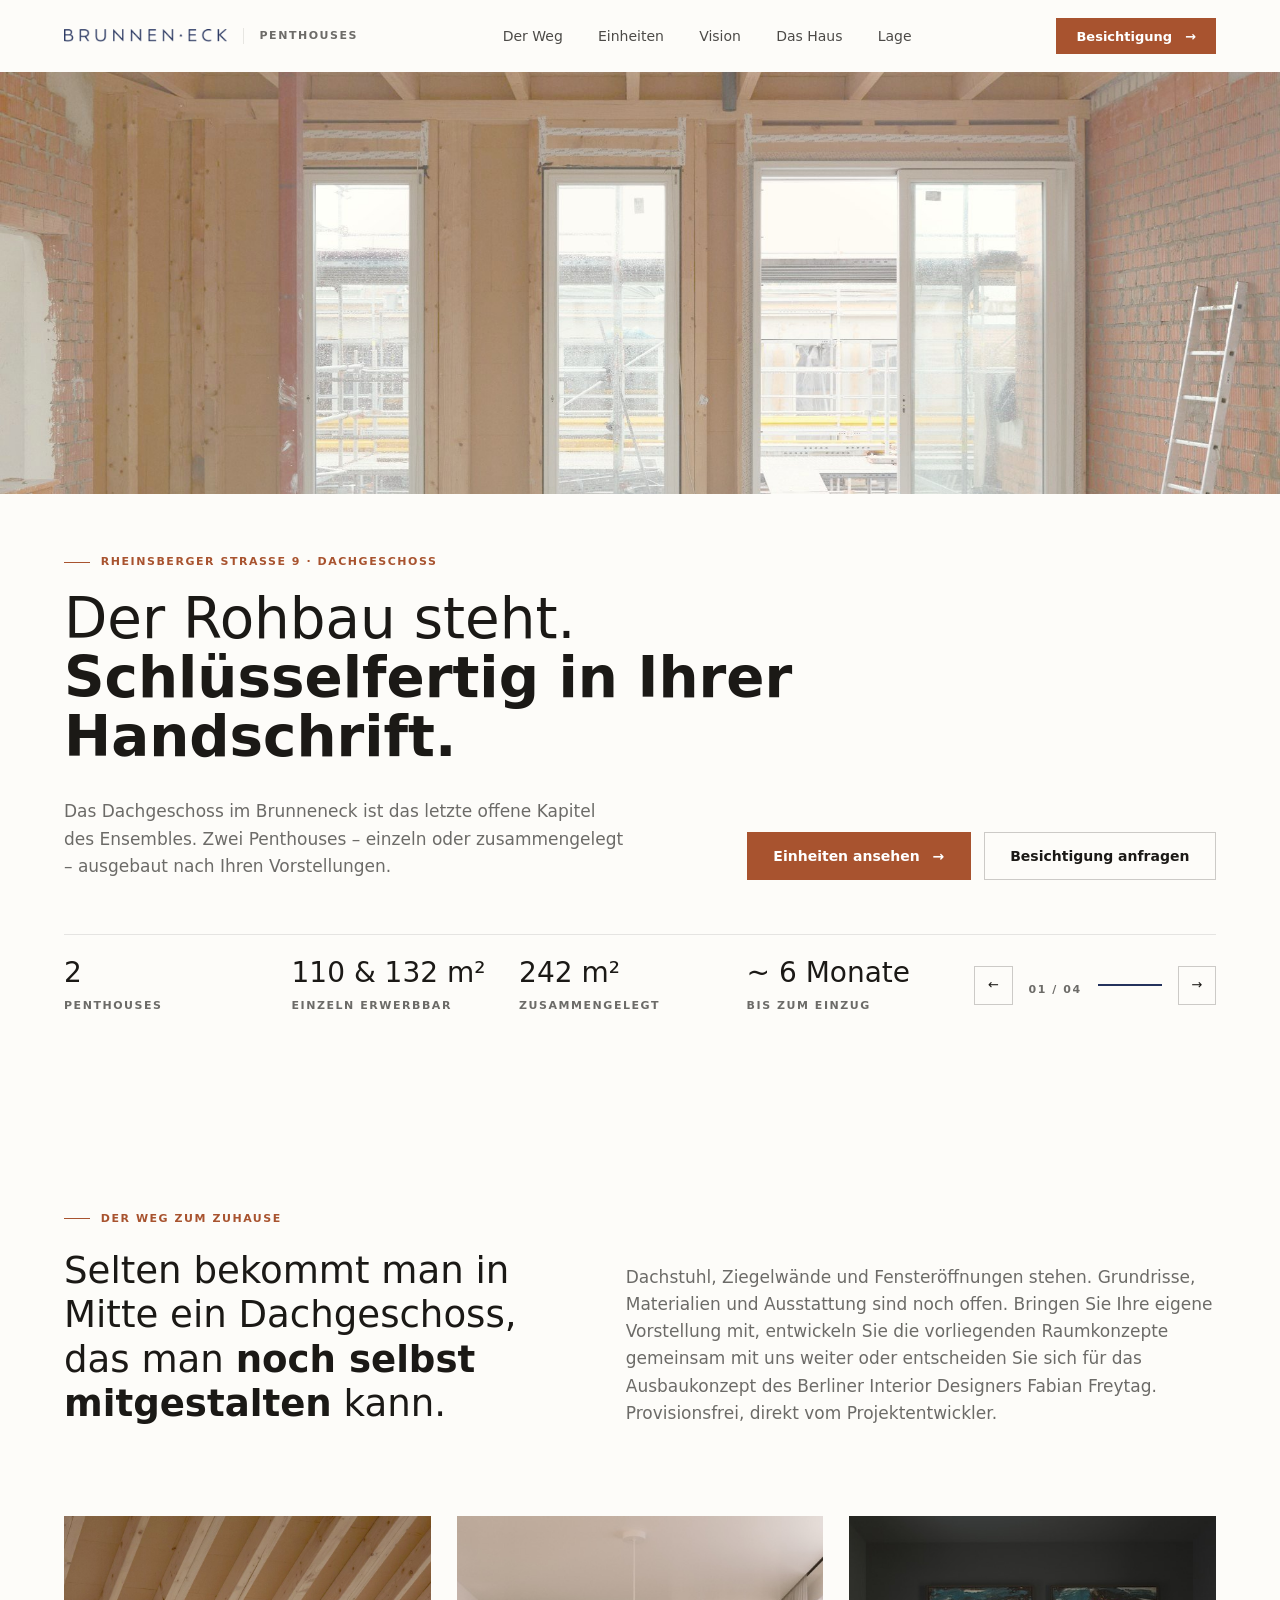
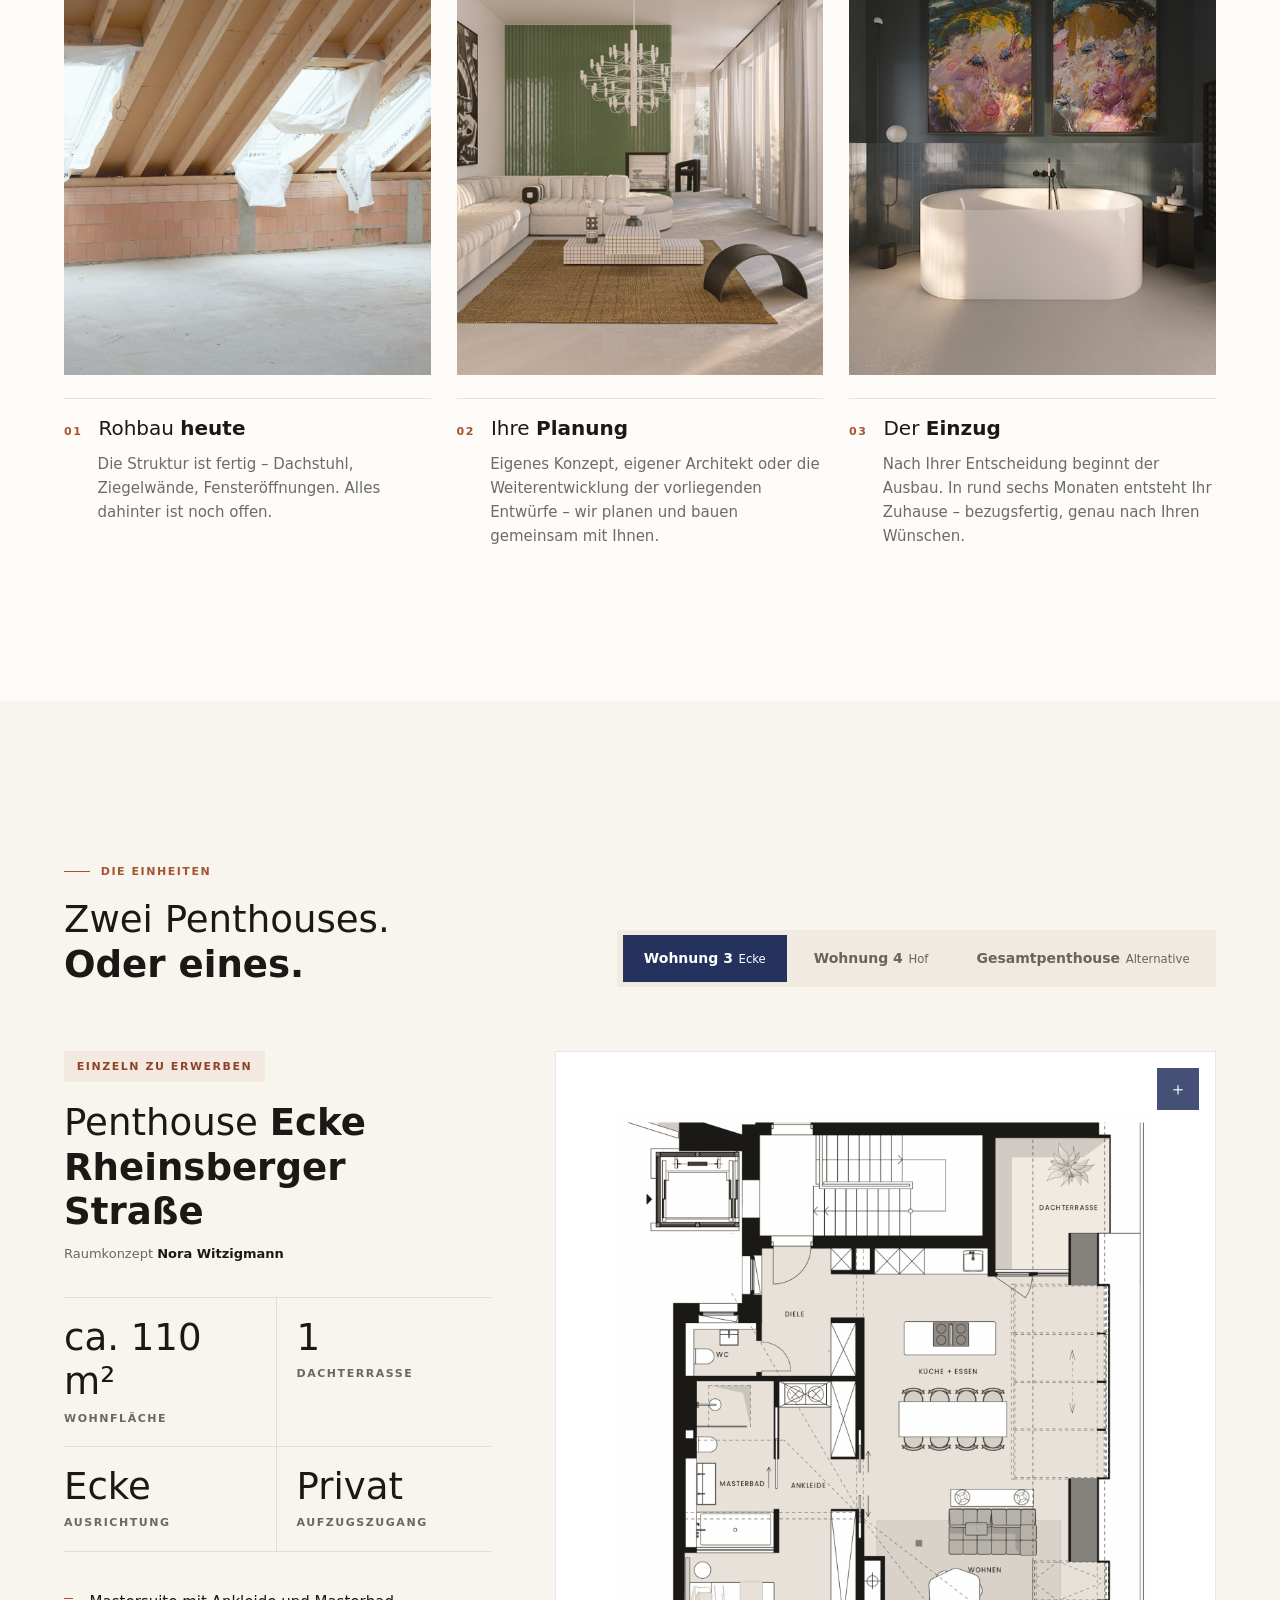
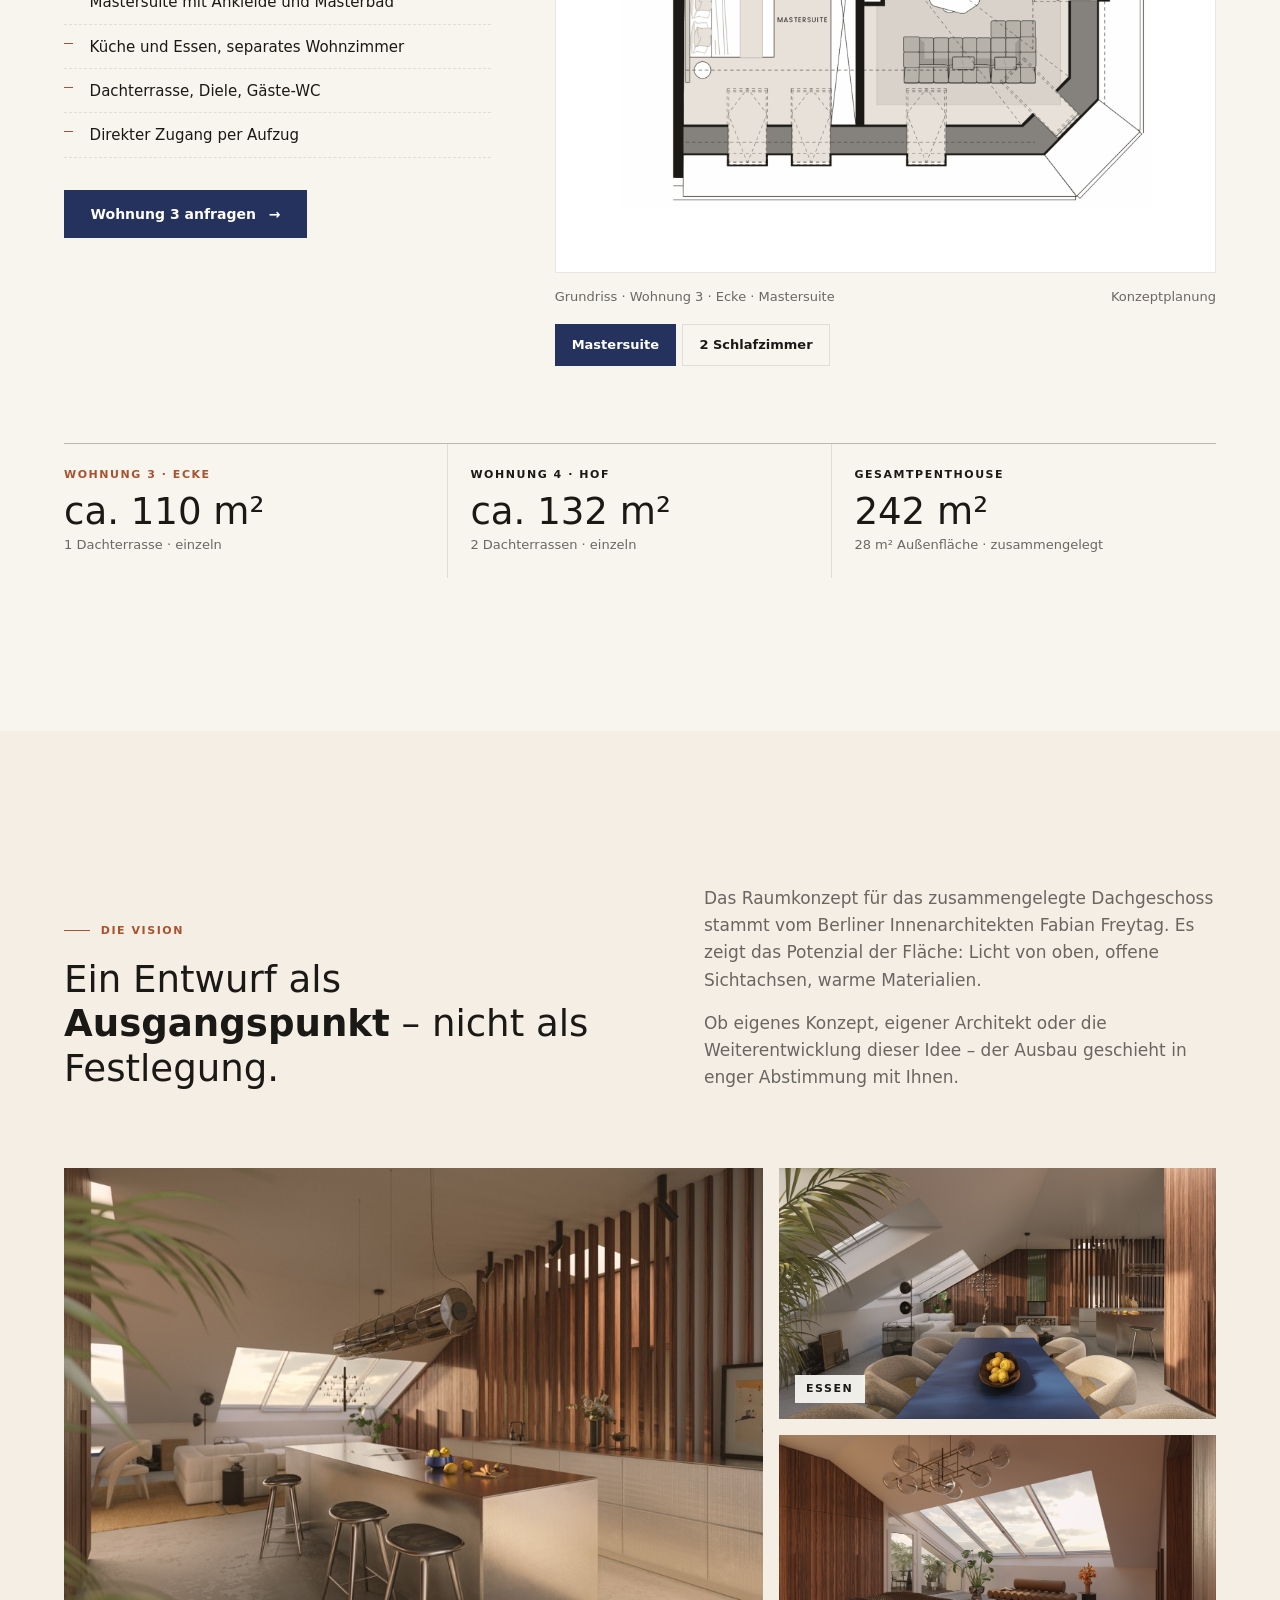
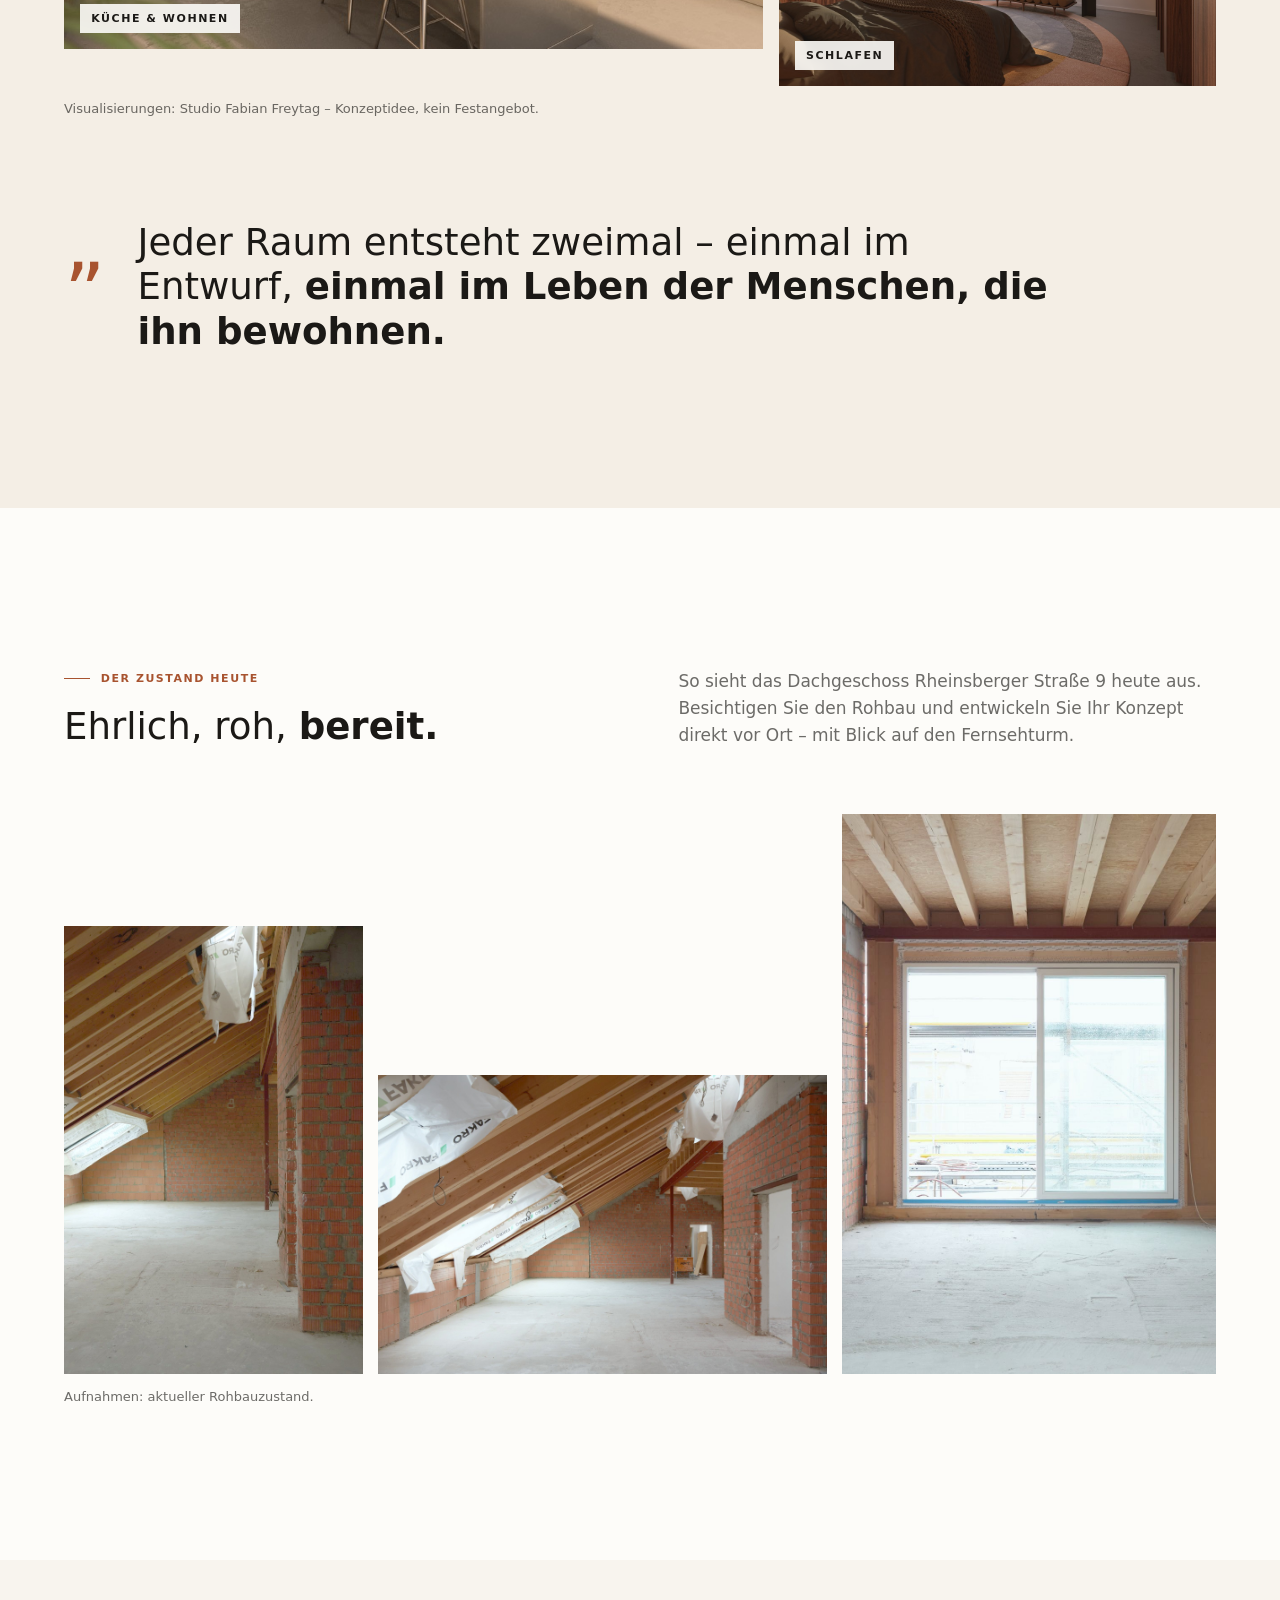
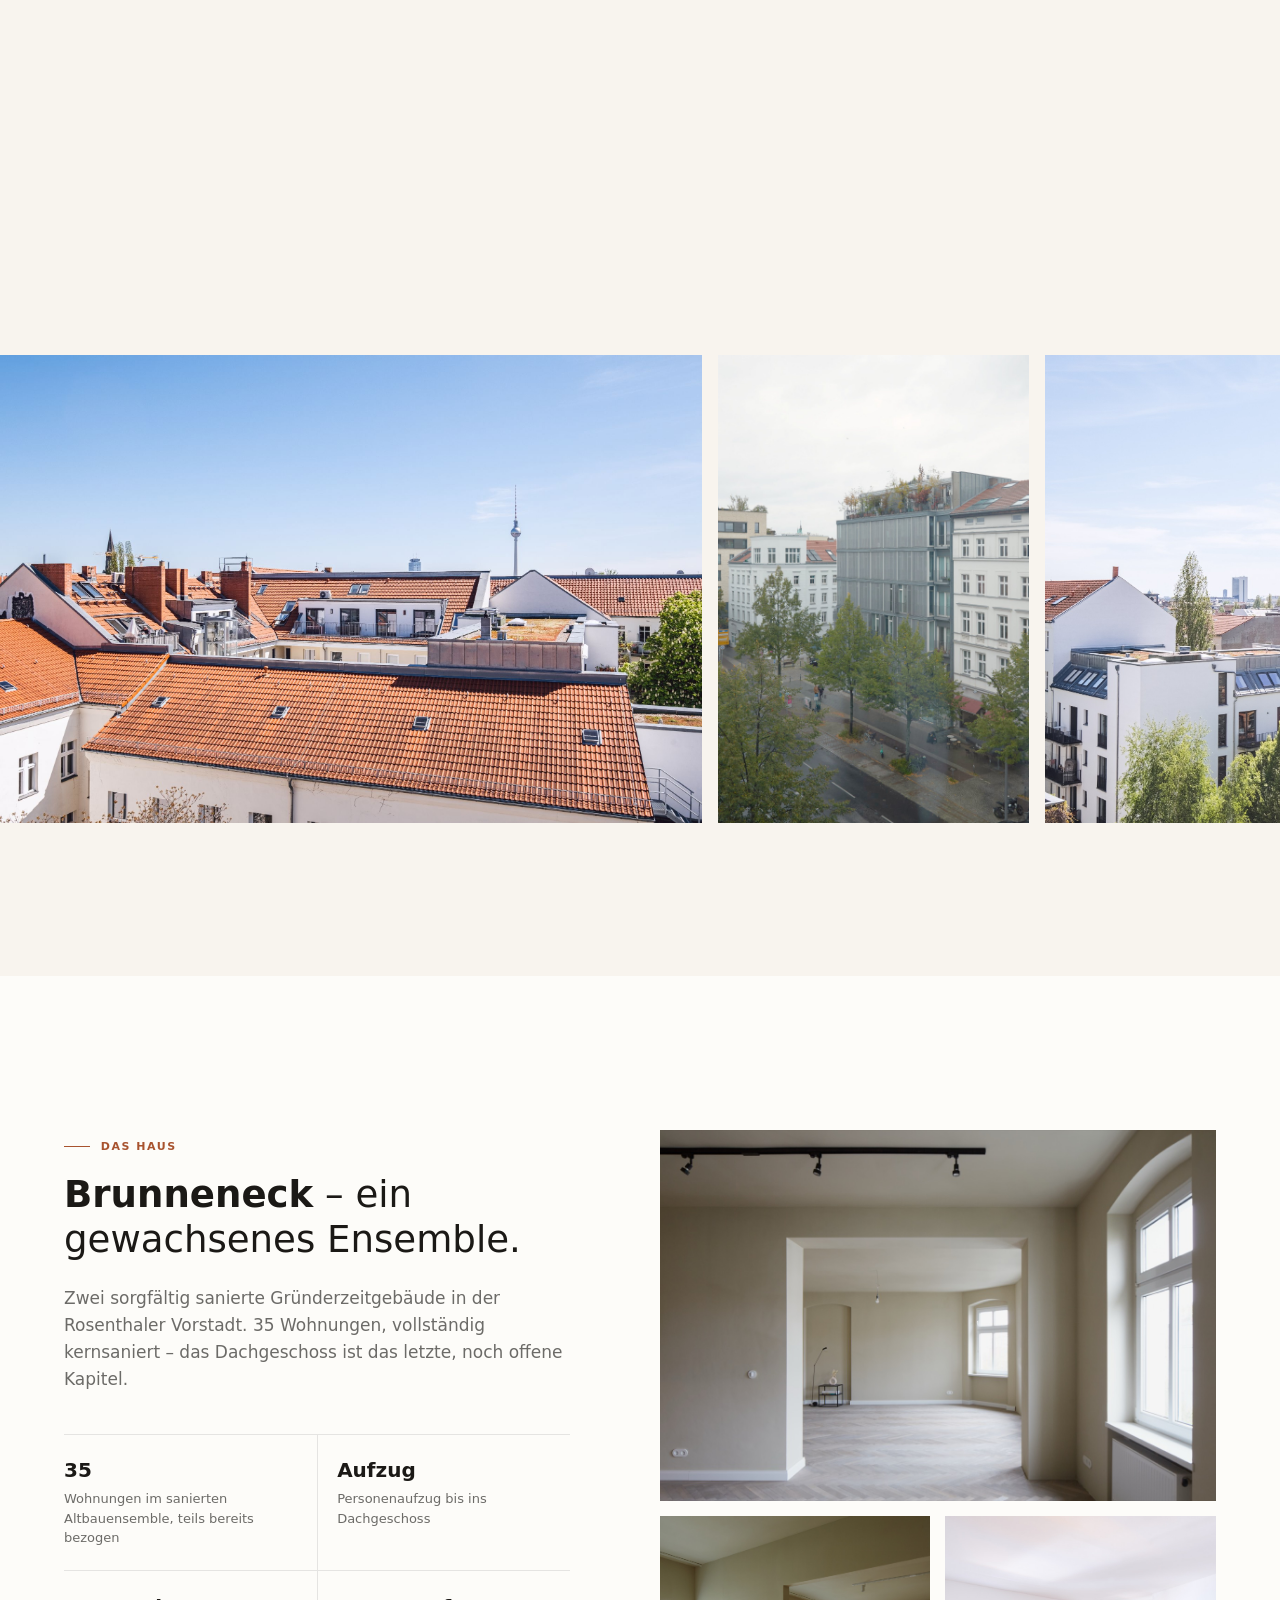
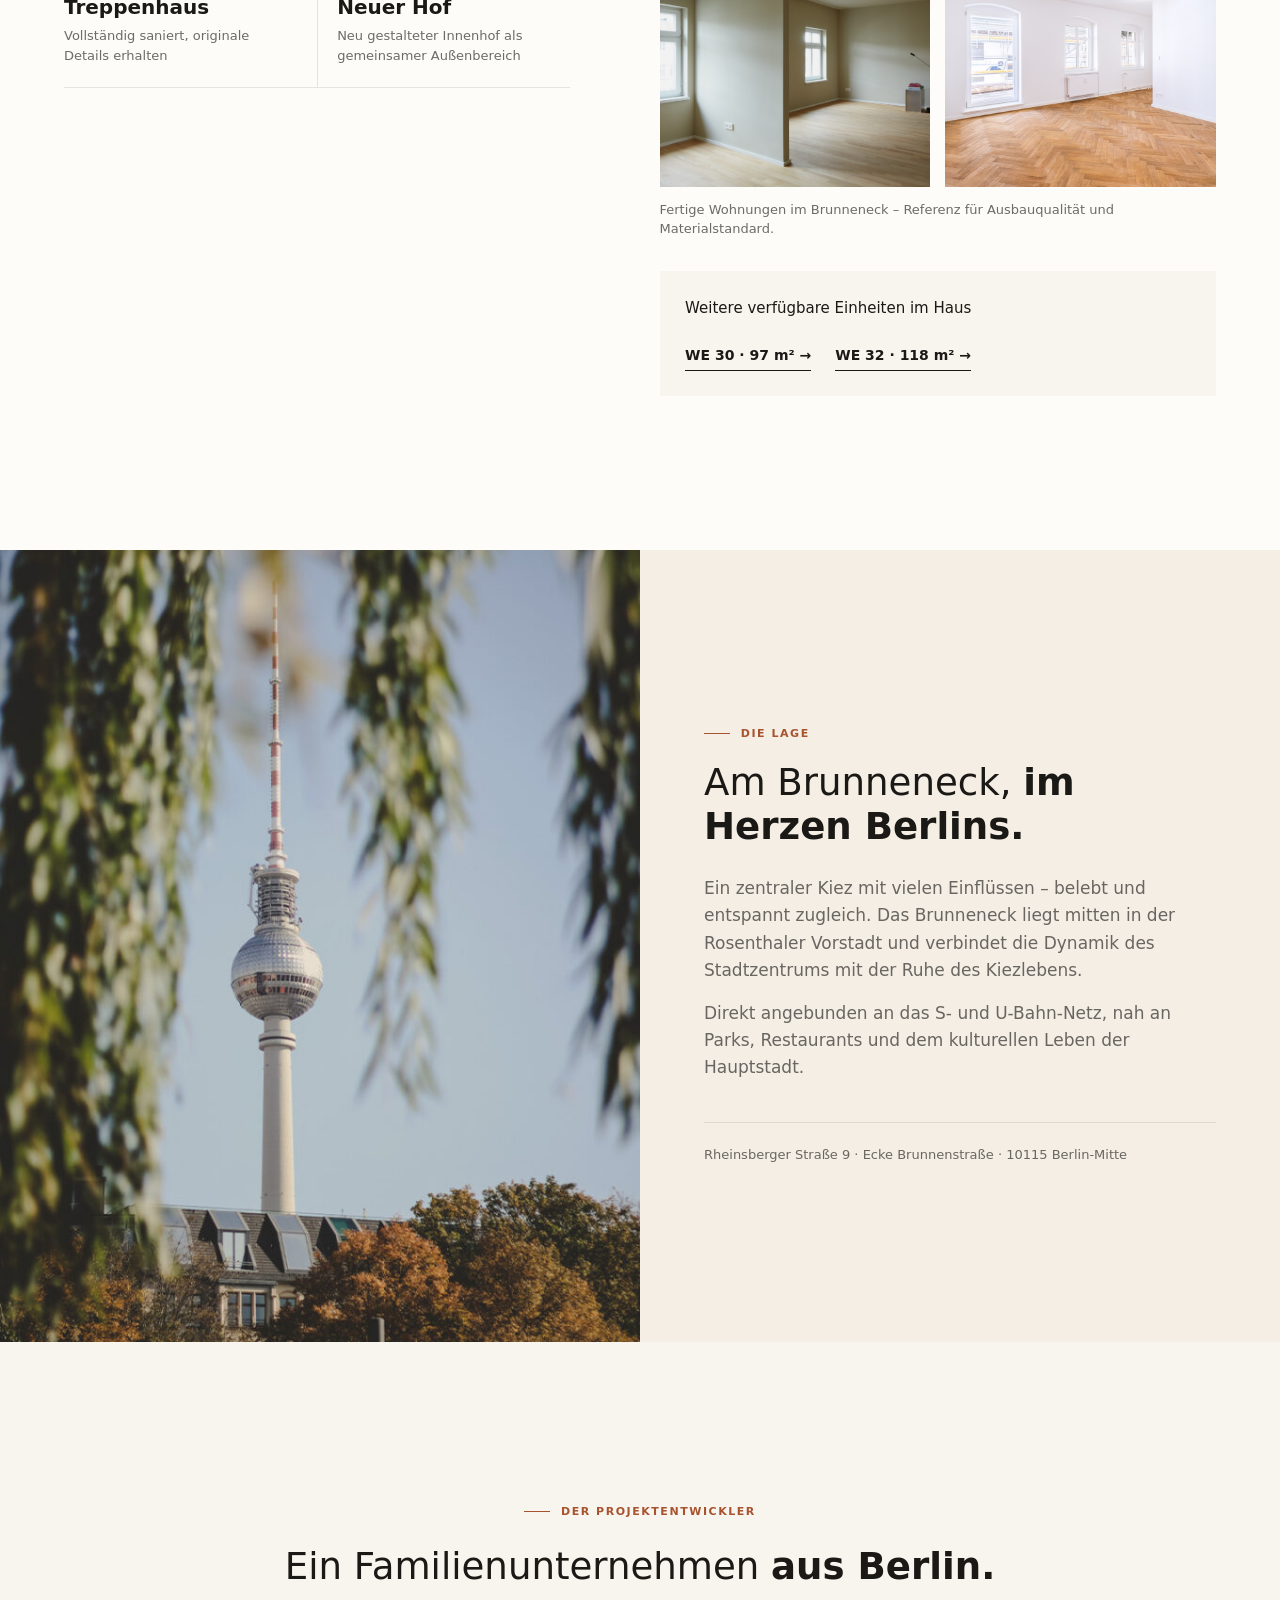
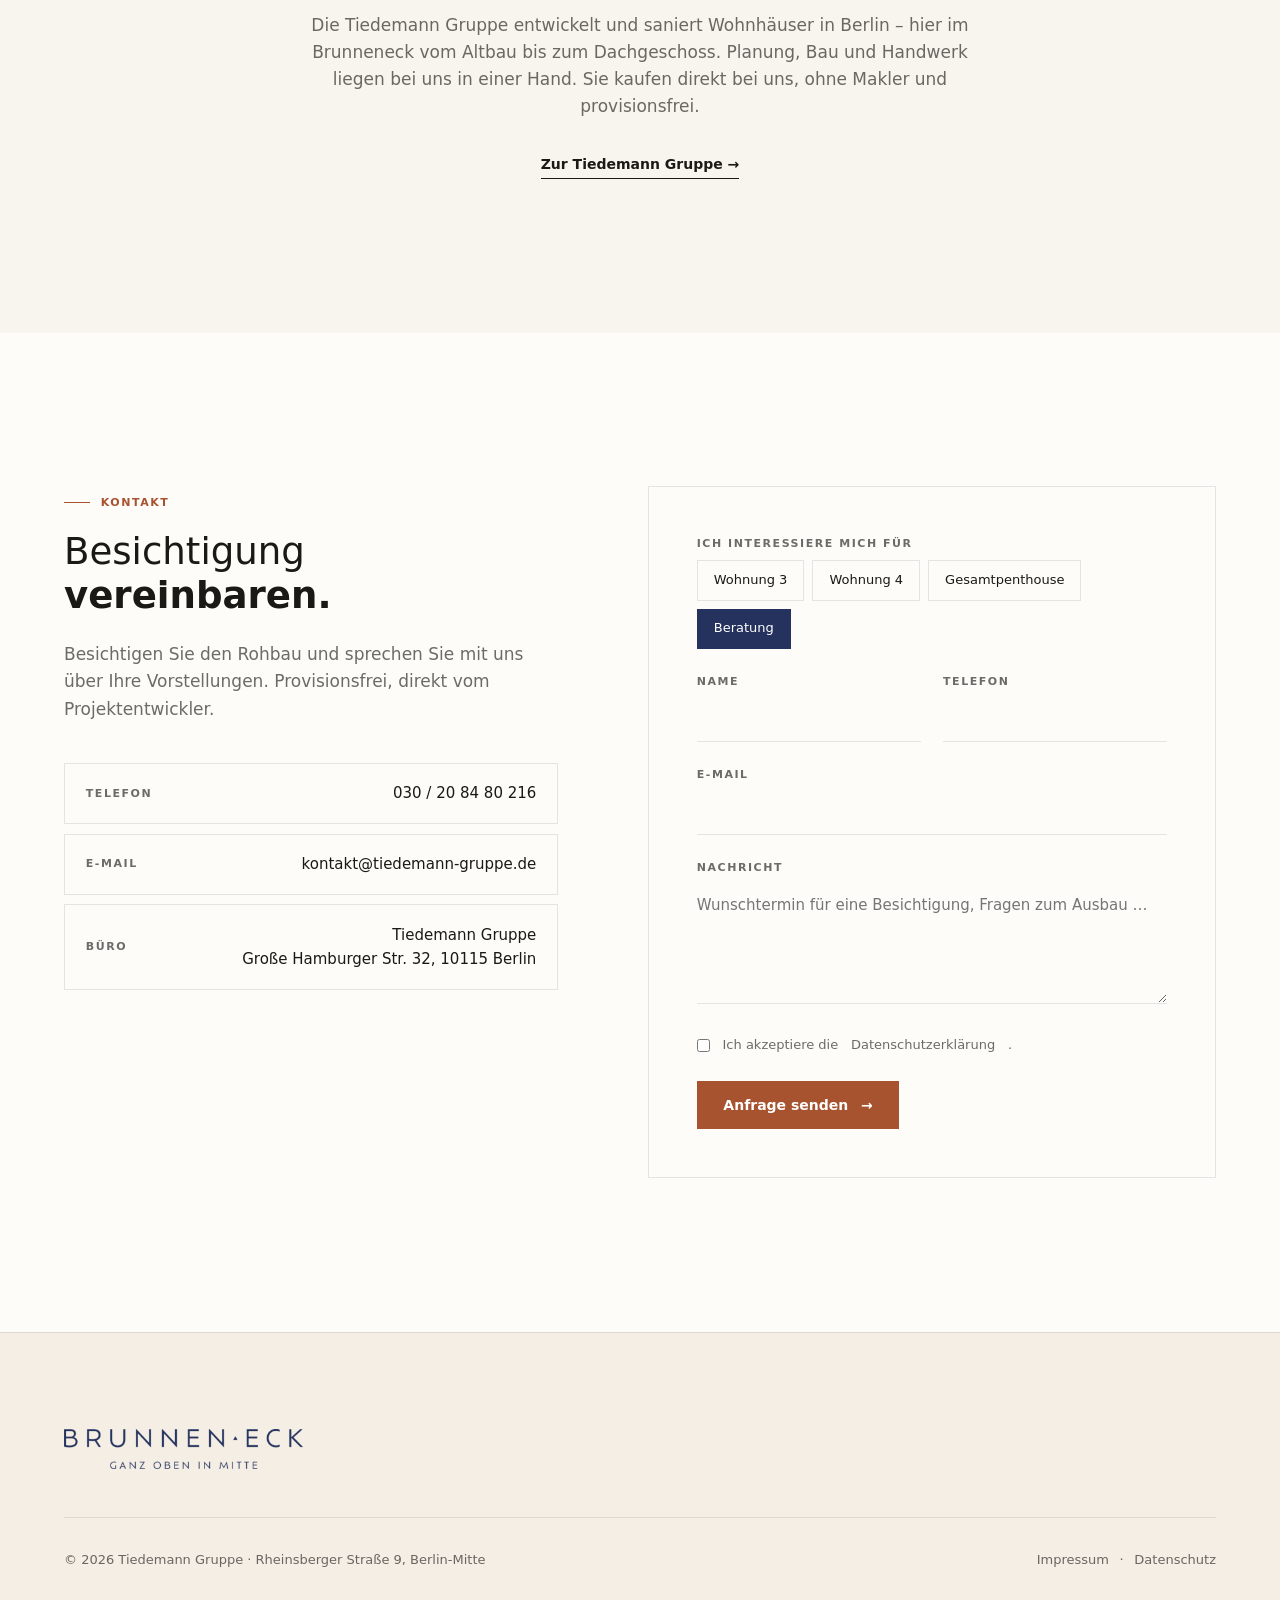
==== commit 03c754b6: "Impressum und Datenschutz von der Originalseite (ohne Brandshake), Bezug „in 4 Wochen“ Co-Authored-B" ====
--- a/brunneneck-startseite.html
+++ b/brunneneck-startseite.html
@@ -695,7 +695,7 @@
       </div>
       <div class="f"><label for="email">E-Mail</label><input type="email" id="email" name="email" autocomplete="email" required></div>
       <div class="f"><label for="msg">Nachricht</label><textarea id="msg" name="nachricht" placeholder="Wunschtermin für eine Besichtigung, Fragen zum Ausbau …"></textarea></div>
-      <label class="consent"><input type="checkbox" required> Ich akzeptiere die Datenschutzerklärung.</label>
+      <label class="consent"><input type="checkbox" required> Ich akzeptiere die <a href="datenschutz.html" target="_blank" rel="noopener">Datenschutzerklärung</a>.</label>
       <button class="btn btn-brick" type="submit">Anfrage senden <span class="arr">→</span></button>
     </form>
   </div>
@@ -708,7 +708,7 @@
     <div class="foot-big"><a href="#start"><img src="fotos/logo/brunnen-eck-logo.png" alt="Brunnen-Eck – Ganz oben in Mitte" loading="lazy" width="400" height="67"></a></div>
     <div class="foot">
       <span>© 2026 Tiedemann Gruppe · Rheinsberger Straße 9, Berlin-Mitte</span>
-      <span><a href="#">Impressum</a> &ensp;·&ensp; <a href="#">Datenschutz</a></span>
+      <span><a href="impressum.html">Impressum</a> &ensp;·&ensp; <a href="datenschutz.html">Datenschutz</a></span>
     </div>
   </div>
 </footer>
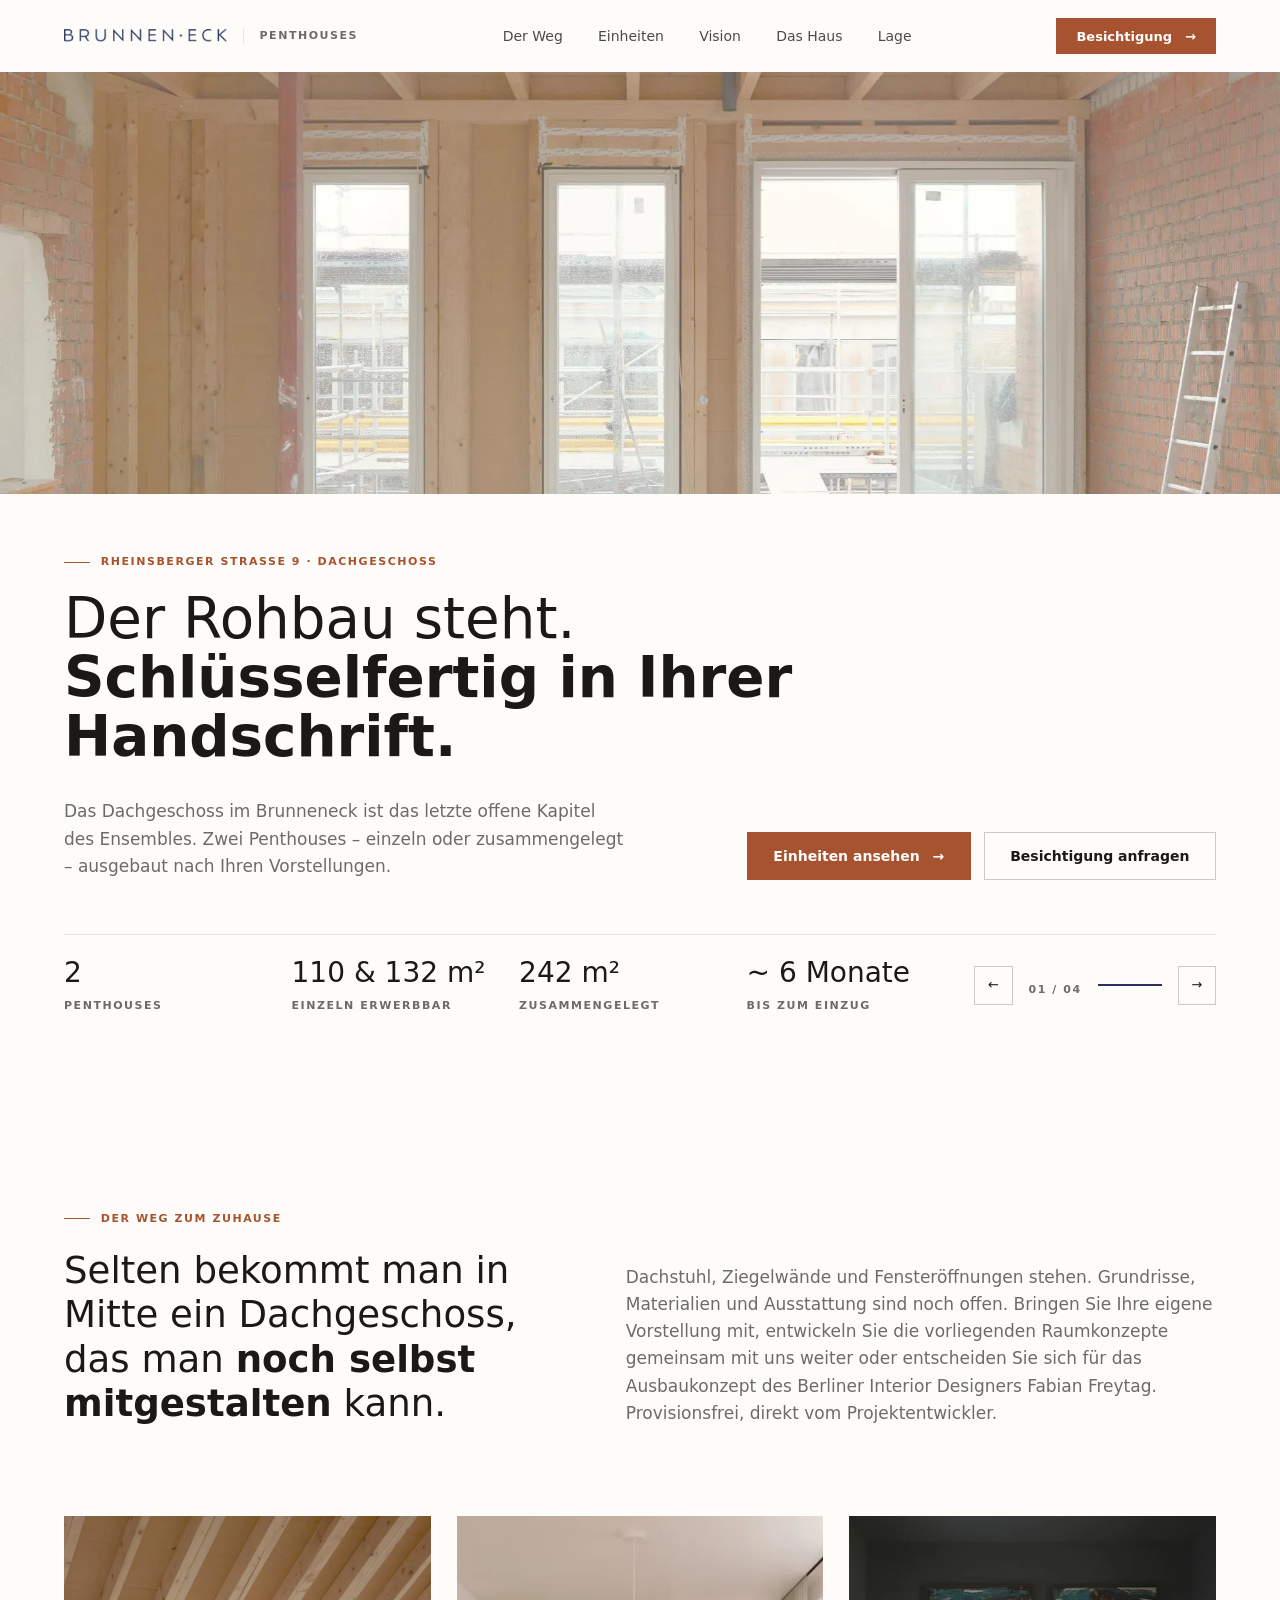
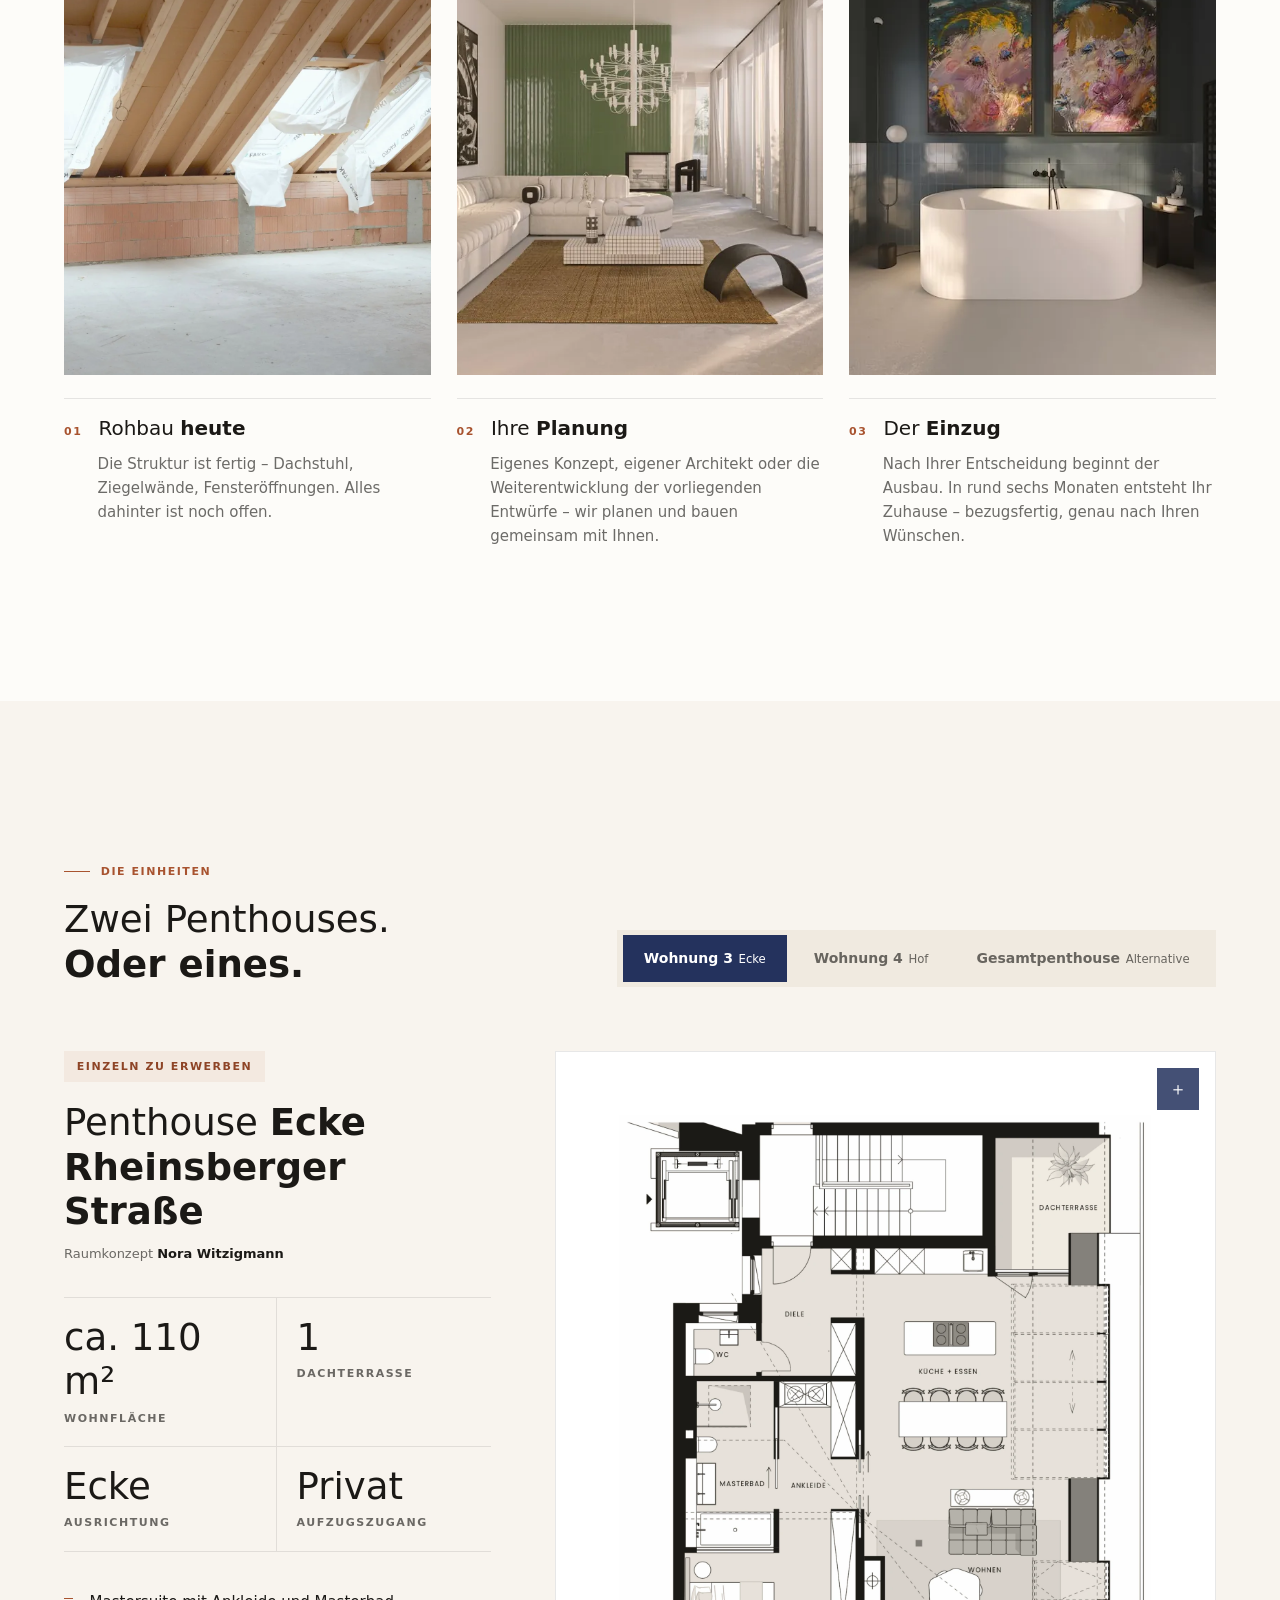
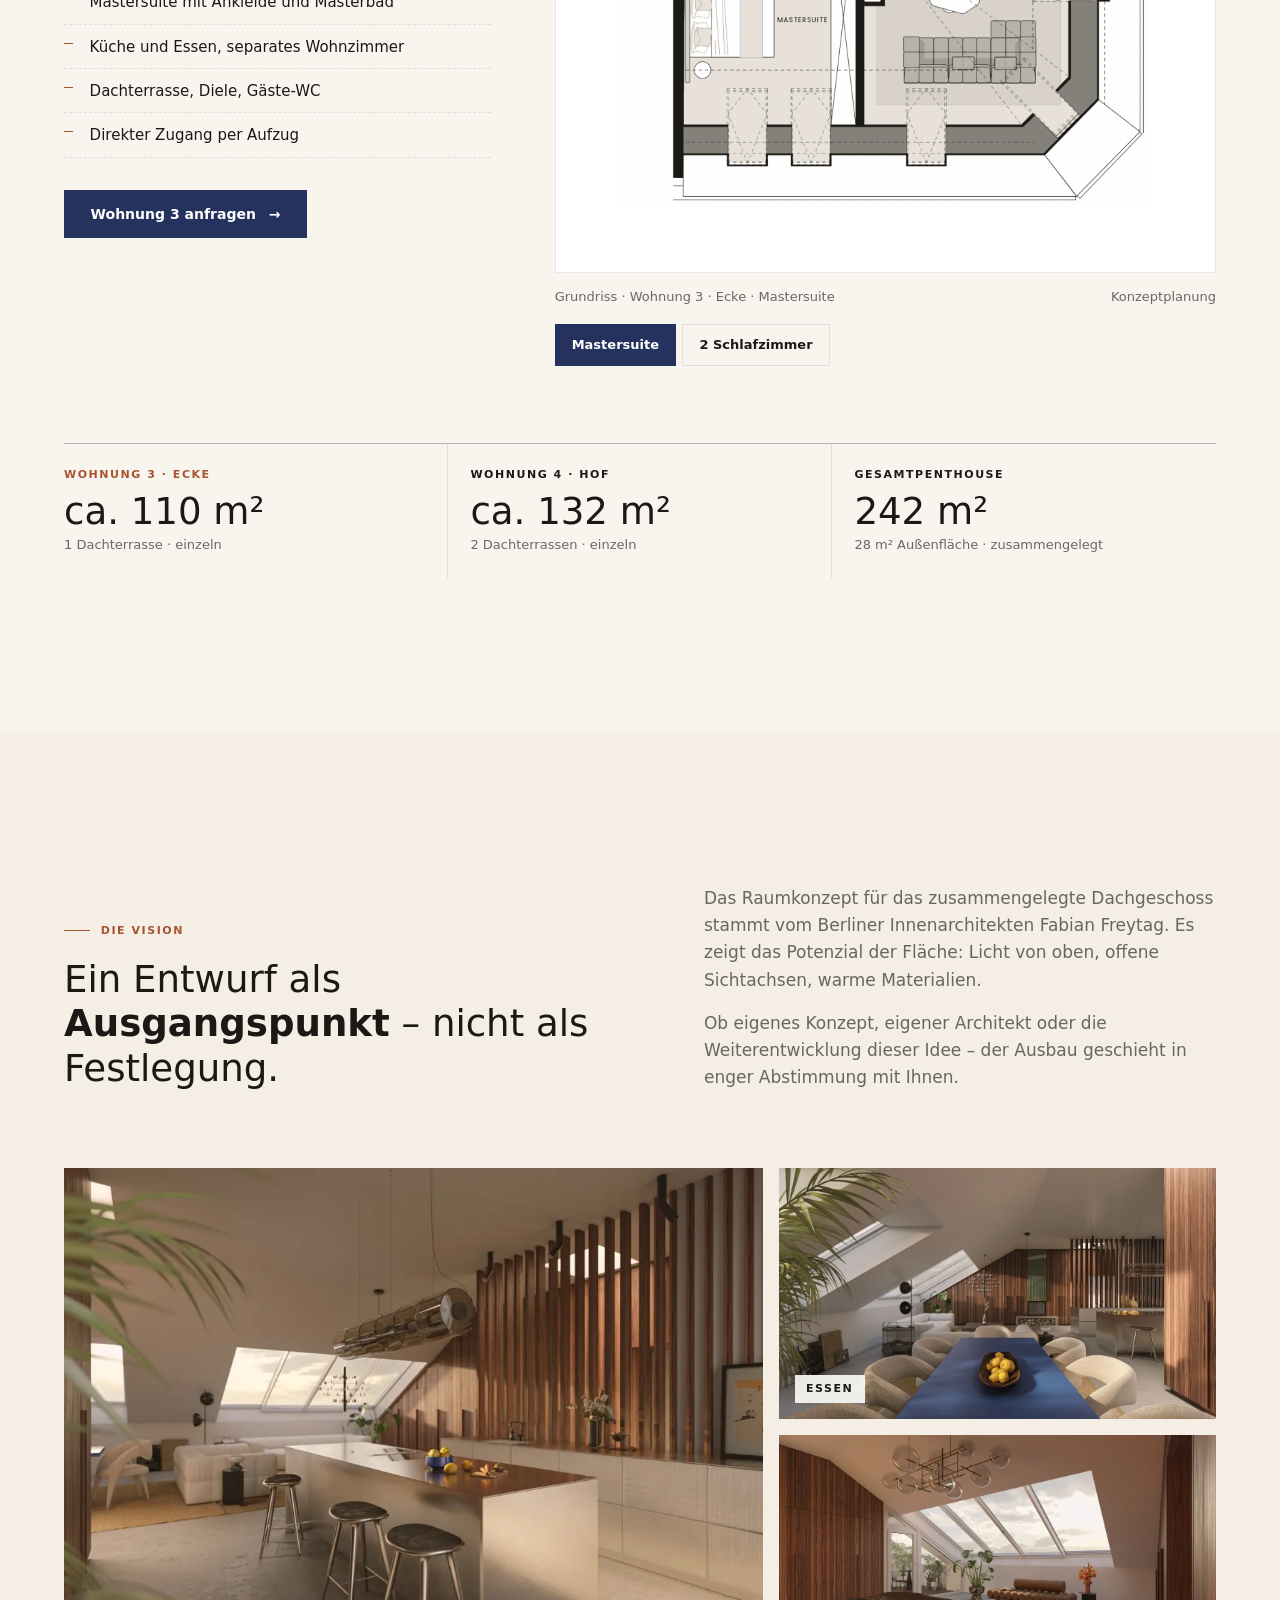
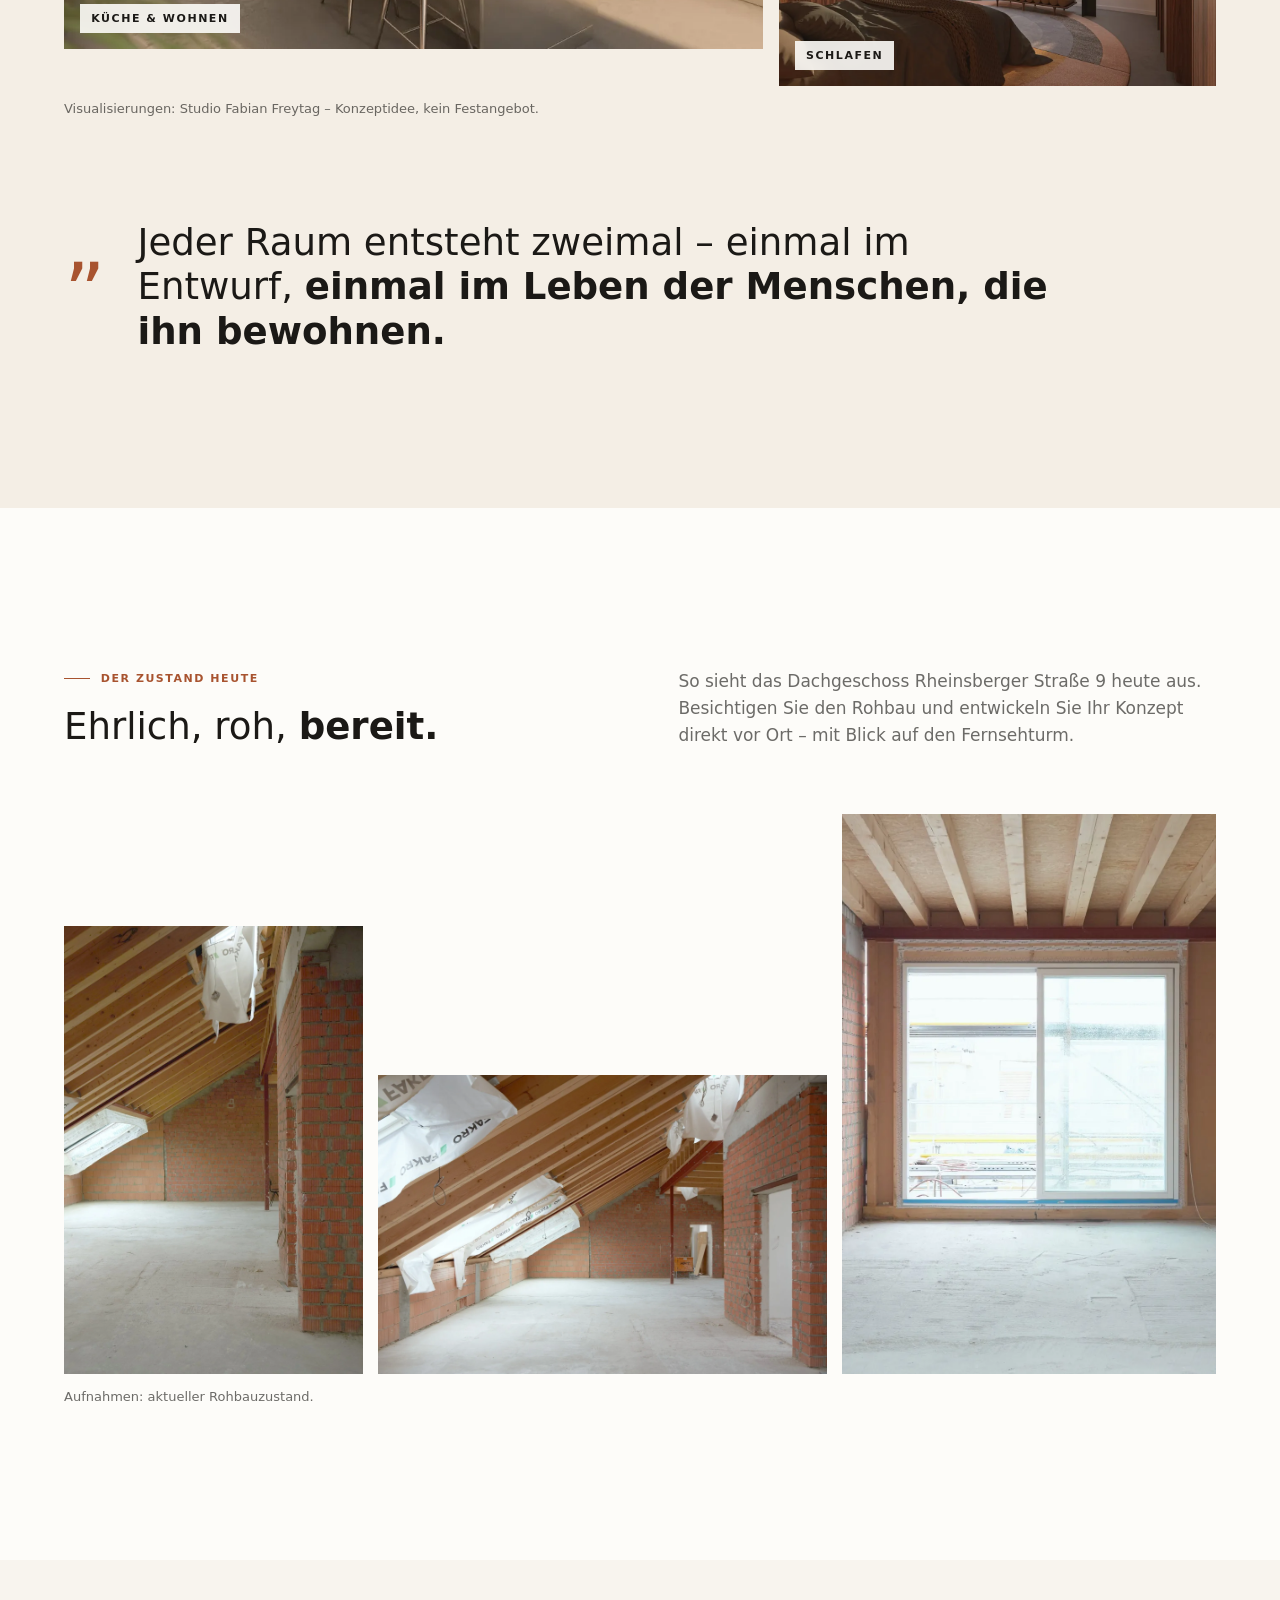
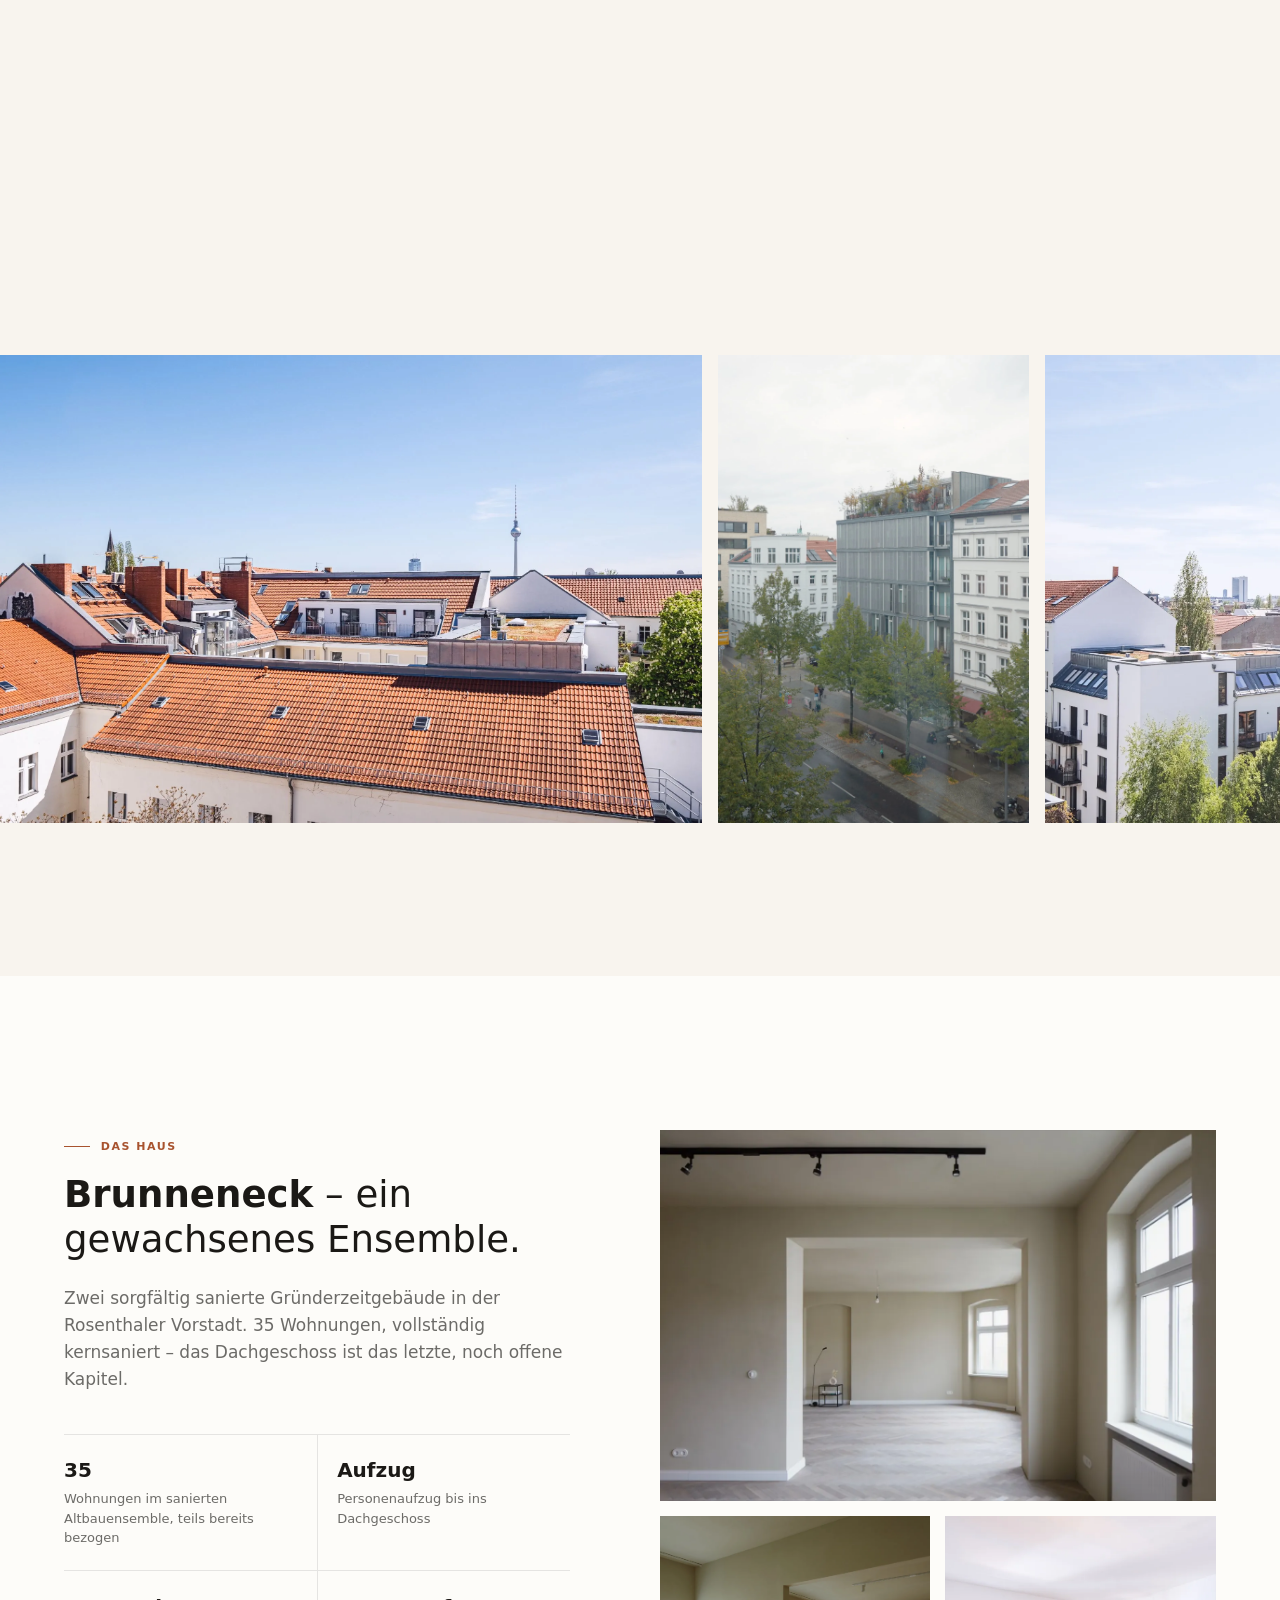
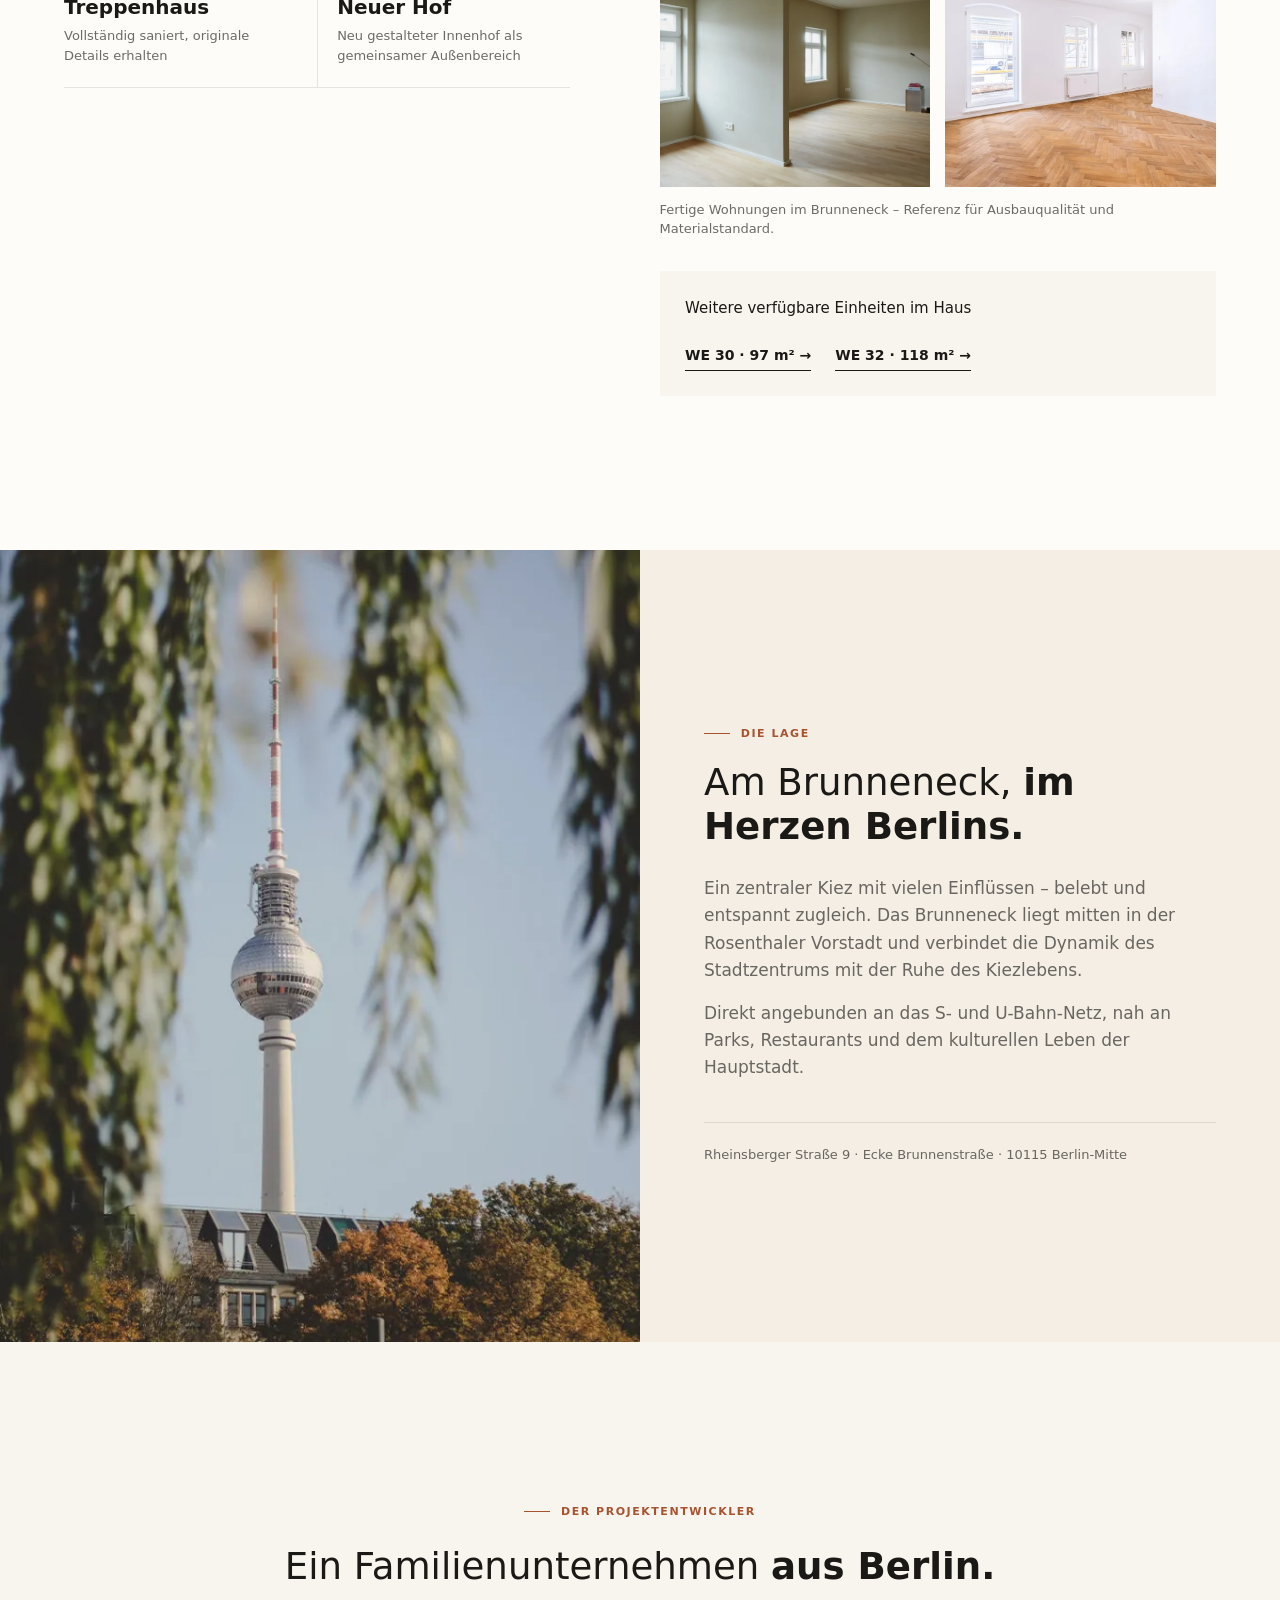
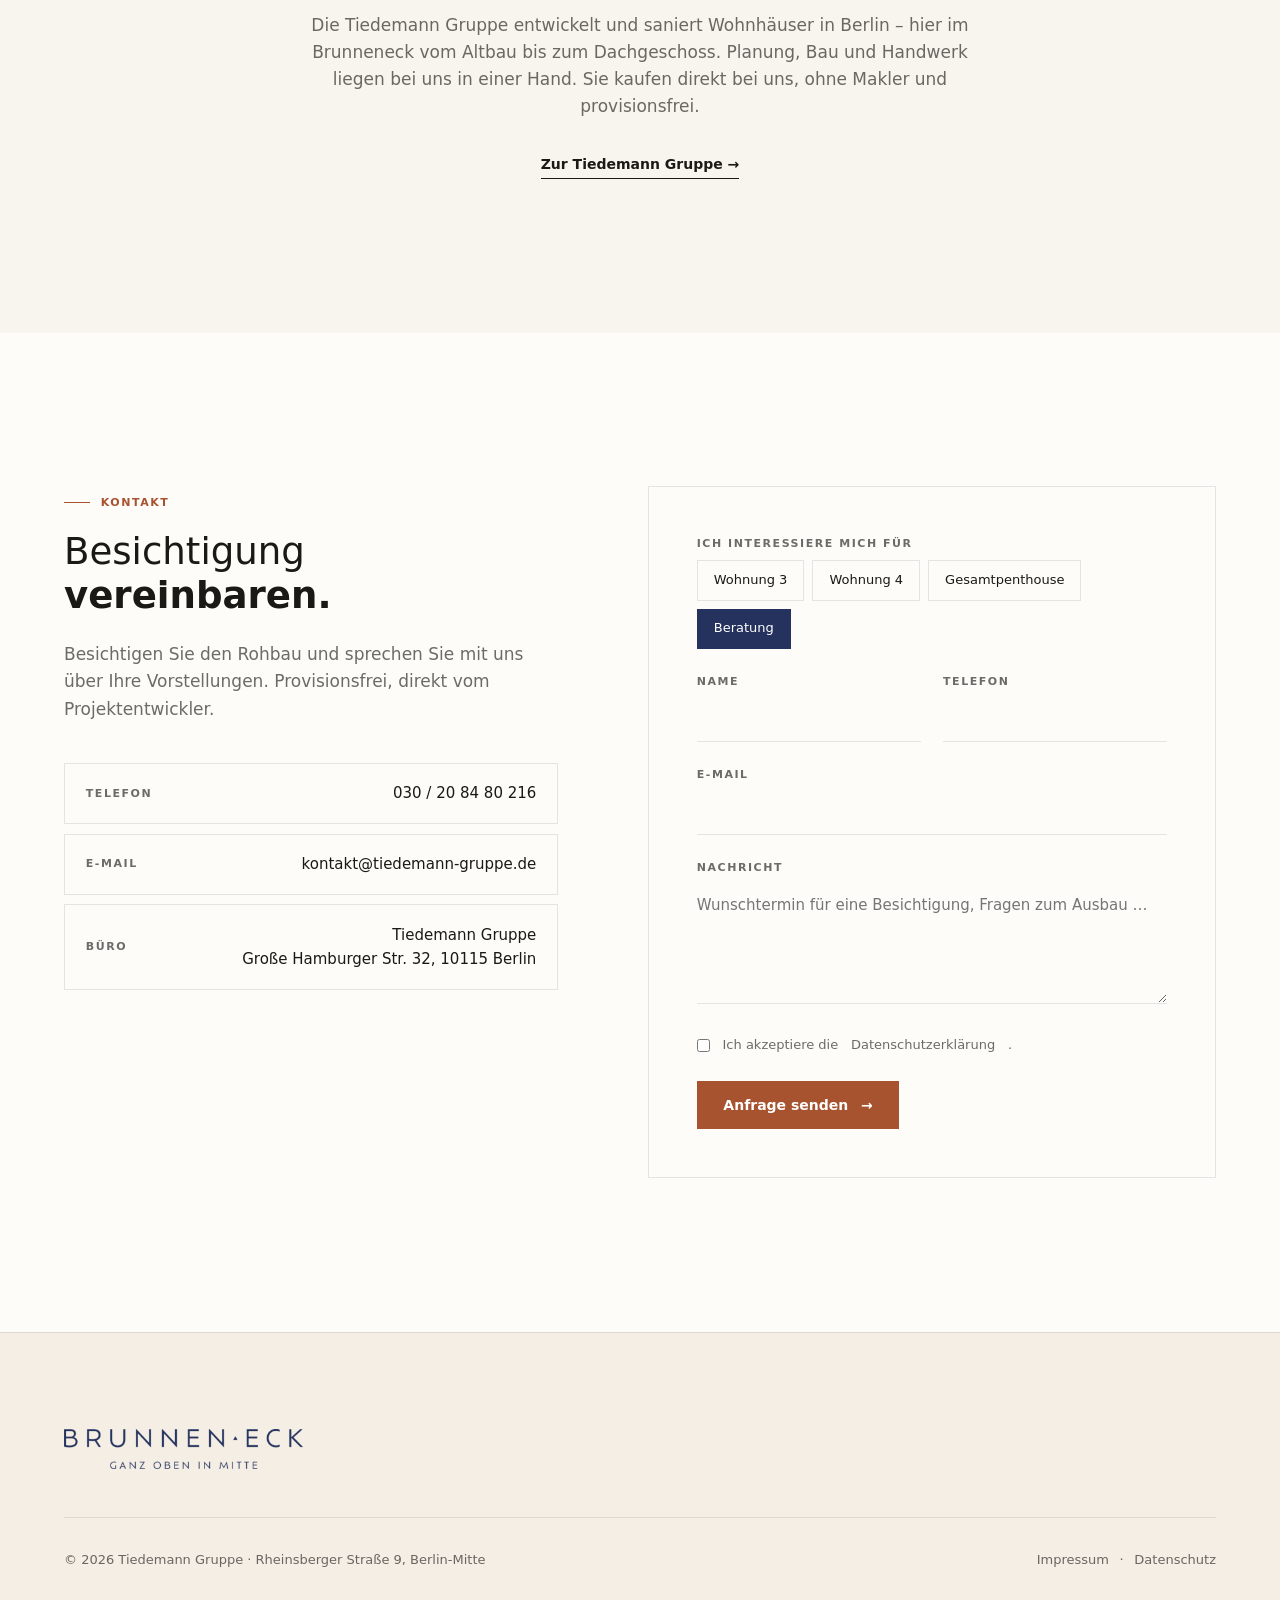
==== commit 76e7da15: "SEO Block 1: Titel, Beschreibungen, Canonical, Teilen-Vorschau, JSON-LD, Sitemap, robots.txt, Favico" ====
--- a/brunneneck-startseite.html
+++ b/brunneneck-startseite.html
@@ -3,8 +3,83 @@
 <head>
 <meta charset="utf-8">
 <meta name="viewport" content="width=device-width, initial-scale=1">
-<title>Brunneneck – Dachgeschoss Rheinsberger Straße, Berlin Mitte</title>
-<meta name="description" content="Dachgeschoss im Rohbau. Zwei Penthouses einzeln oder ein großes Gesamtpenthouse – nach Ihren Wünschen ausgebaut. Raumkonzepte Nora Witzigmann und Studio Fabian Freytag. Provisionsfrei.">
+<title>Penthouse kaufen Berlin-Mitte | Brunneneck, provisionsfrei</title>
+<meta name="description" content="Zwei Penthouses im Dachgeschoss, ca. 110 und 132 m², einzeln oder als 242-m²-Gesamtpenthouse. Ausbau nach Ihren Wünschen, provisionsfrei vom Bauträger.">
+<link rel="canonical" href="https://brunneneckberlin.de/">
+<link rel="icon" href="favicon.ico" sizes="any">
+<link rel="icon" type="image/png" sizes="32x32" href="fotos/logo/favicon-32.png">
+<link rel="apple-touch-icon" href="apple-touch-icon.png">
+<meta property="og:type" content="website">
+<meta property="og:locale" content="de_DE">
+<meta property="og:site_name" content="Brunneneck Berlin-Mitte">
+<meta property="og:title" content="Penthouse kaufen Berlin-Mitte | Brunneneck, provisionsfrei">
+<meta property="og:description" content="Zwei Penthouses im Dachgeschoss, ca. 110 und 132 m², einzeln oder als 242-m²-Gesamtpenthouse. Ausbau nach Ihren Wünschen, provisionsfrei vom Bauträger.">
+<meta property="og:url" content="https://brunneneckberlin.de/">
+<meta property="og:image" content="https://brunneneckberlin.de/fotos/og/penthouses.jpg">
+<meta property="og:image:width" content="1200">
+<meta property="og:image:height" content="630">
+<meta property="og:image:alt" content="Dachgeschoss im Rohbau mit Holzbalkendecke und bodentiefen Fenstern">
+<meta name="twitter:card" content="summary_large_image">
+<script type="application/ld+json">
+{
+ "@context": "https://schema.org",
+ "@graph": [
+  {
+   "@type": "Organization",
+   "@id": "https://brunneneckberlin.de/#tiedemann",
+   "name": "Tiedemann Gruppe",
+   "url": "https://www.tiedemann-gruppe.de",
+   "telephone": "+49 30 208480216",
+   "email": "kontakt@tiedemann-gruppe.de",
+   "address": {
+    "@type": "PostalAddress",
+    "streetAddress": "Große Hamburger Straße 32",
+    "postalCode": "10115",
+    "addressLocality": "Berlin",
+    "addressCountry": "DE"
+   }
+  },
+  {
+   "@type": "WebSite",
+   "url": "https://brunneneckberlin.de/",
+   "name": "Brunneneck",
+   "inLanguage": "de-DE",
+   "publisher": {
+    "@id": "https://brunneneckberlin.de/#tiedemann"
+   }
+  },
+  {
+   "@type": "RealEstateListing",
+   "url": "https://brunneneckberlin.de/",
+   "name": "Penthouses im Dachgeschoss des Brunneneck, Berlin-Mitte",
+   "description": "Zwei Penthouses im Rohbau, ca. 110 m² und ca. 132 m², einzeln oder zusammengelegt ca. 242 m², Ausbau nach Wunsch, provisionsfrei.",
+   "image": "https://brunneneckberlin.de/fotos/og/penthouses.jpg",
+   "datePosted": "2026-11-20",
+   "mainEntity": {
+    "@type": "Apartment",
+    "name": "Penthouses Brunneneck",
+    "address": {
+     "@type": "PostalAddress",
+     "streetAddress": "Rheinsberger Straße 9",
+     "postalCode": "10115",
+     "addressLocality": "Berlin",
+     "addressRegion": "Berlin",
+     "addressCountry": "DE"
+    },
+    "floorSize": {
+     "@type": "QuantitativeValue",
+     "minValue": 110,
+     "maxValue": 242,
+     "unitCode": "MTK"
+    }
+   },
+   "provider": {
+    "@id": "https://brunneneckberlin.de/#tiedemann"
+   }
+  }
+ ]
+}
+</script>
 <meta name="theme-color" content="#fdfcf9">
 <style>
 :root {
@@ -368,10 +443,10 @@
 <!-- HERO -->
 <section class="hero" id="start">
   <div class="hero-media" id="heroMedia">
-    <figure class="on"><img src="fotos/header/dg-fensterfront.jpg" alt="Dachgeschoss im Rohbau – Holzbalkendecke, Ziegelwände und bodentiefe Fenster" fetchpriority="high"></figure>
-    <figure><img src="fotos/header/dg-gaube.jpg" alt="Rohbau – große Dachgaube unter dem Holzdachstuhl" loading="lazy"></figure>
-    <figure><img src="fotos/header/dg-ausblick-mitte.jpg" alt="Blick aus dem Dachgeschoss über die Dächer von Berlin-Mitte" loading="lazy" style="object-position: 50% 62%;"></figure>
-    <figure><img src="fotos/header/dg-dachfenster.jpg" alt="Rohbau – Dachfenster in der Dachschräge" loading="lazy"></figure>
+    <figure class="on"><img src="fotos/header/dg-fensterfront.webp" alt="Dachgeschoss im Rohbau – Holzbalkendecke, Ziegelwände und bodentiefe Fenster" fetchpriority="high"></figure>
+    <figure><img src="fotos/header/dg-gaube.webp" alt="Rohbau – große Dachgaube unter dem Holzdachstuhl" loading="lazy"></figure>
+    <figure><img src="fotos/header/dg-ausblick-mitte.webp" alt="Blick aus dem Dachgeschoss über die Dächer von Berlin-Mitte" loading="lazy" style="object-position: 50% 62%;"></figure>
+    <figure><img src="fotos/header/dg-dachfenster.webp" alt="Rohbau – Dachfenster in der Dachschräge" loading="lazy"></figure>
   </div>
   <div class="wrap hero-body">
     <span class="label">Rheinsberger Straße 9 · Dachgeschoss</span>
@@ -410,17 +485,17 @@
     </div>
     <div class="steps">
       <article class="step r">
-        <div class="step-img"><img src="fotos/dachgeschoss/rohbau-dachfenster.jpg" alt="Rohbau – Dachfenster in der Dachschräge" loading="lazy"></div>
+        <div class="step-img"><img src="fotos/dachgeschoss/rohbau-dachfenster.webp" alt="Rohbau – Dachfenster in der Dachschräge" loading="lazy"></div>
         <div class="step-head"><h3>Rohbau <em>heute</em></h3></div>
         <p>Die Struktur ist fertig – Dachstuhl, Ziegelwände, Fensteröffnungen. Alles dahinter ist noch offen.</p>
       </article>
       <article class="step r">
-        <div class="step-img"><img src="fotos/penthouse/wohnzimmer2.jpg" alt="Visualisierung Wohnraum unter dem Dach" loading="lazy"></div>
+        <div class="step-img"><img src="fotos/penthouse/wohnzimmer2.webp" alt="Visualisierung Wohnraum unter dem Dach" loading="lazy"></div>
         <div class="step-head"><h3>Ihre <em>Planung</em></h3></div>
         <p>Eigenes Konzept, eigener Architekt oder die Weiterentwicklung der vorliegenden Entwürfe – wir planen und bauen gemeinsam mit Ihnen.</p>
       </article>
       <article class="step r">
-        <div class="step-img"><img src="fotos/penthouse/einzug-bad.jpg" alt="Visualisierung Bad mit freistehender Badewanne und zwei Gemälden" width="512" height="640" loading="lazy"></div>
+        <div class="step-img"><img src="fotos/penthouse/einzug-bad.webp" alt="Visualisierung Bad mit freistehender Badewanne und zwei Gemälden" width="512" height="640" loading="lazy"></div>
         <div class="step-head"><h3>Der <em>Einzug</em></h3></div>
         <p>Nach Ihrer Entscheidung beginnt der Ausbau. In rund sechs Monaten entsteht Ihr Zuhause – bezugsfertig, genau nach Ihren Wünschen.</p>
       </article>
@@ -466,12 +541,12 @@
         </div>
       </div>
       <div>
-        <div class="plan" id="plan-w3" data-lb="fotos/grundrisse/penthouse-whg3.png?v=2" data-cap="Grundriss Penthouse Wohnung 3 · Ecke · Variante Mastersuite" role="button" tabindex="0" aria-label="Grundriss Wohnung 3 vergrößern">
-          <img src="fotos/grundrisse/penthouse-whg3.png?v=2" alt="Grundriss Penthouse Wohnung 3, Ecke, Variante Mastersuite" loading="lazy">
+        <div class="plan" id="plan-w3" data-lb="fotos/grundrisse/penthouse-whg3.webp?v=2" data-cap="Grundriss Penthouse Wohnung 3 · Ecke · Variante Mastersuite" role="button" tabindex="0" aria-label="Grundriss Wohnung 3 vergrößern">
+          <img src="fotos/grundrisse/penthouse-whg3.webp?v=2" alt="Grundriss Penthouse Wohnung 3, Ecke, Variante Mastersuite" loading="lazy">
           <span class="plan-zoom" aria-hidden="true">＋</span>
         </div>
         <div class="plan-meta"><span>Grundriss · Wohnung 3 · Ecke · Mastersuite</span><span>Konzeptplanung</span></div>
-        <div class="plan-vars" role="group" aria-label="Grundriss-Varianten" data-for="plan-w3"><button type="button" aria-pressed="true" data-src="fotos/grundrisse/penthouse-whg3.png?v=2" data-cap="Grundriss Penthouse Wohnung 3 · Ecke · Variante Mastersuite" data-meta="Grundriss · Wohnung 3 · Ecke · Mastersuite">Mastersuite</button><button type="button" aria-pressed="false" data-src="fotos/grundrisse/penthouse-whg3-variante.png?v=2" data-cap="Grundriss Penthouse Wohnung 3 · Ecke · Variante 2 Schlafzimmer" data-meta="Grundriss · Wohnung 3 · Ecke · 2 Schlafzimmer">2 Schlafzimmer</button></div>
+        <div class="plan-vars" role="group" aria-label="Grundriss-Varianten" data-for="plan-w3"><button type="button" aria-pressed="true" data-src="fotos/grundrisse/penthouse-whg3.webp?v=2" data-cap="Grundriss Penthouse Wohnung 3 · Ecke · Variante Mastersuite" data-meta="Grundriss · Wohnung 3 · Ecke · Mastersuite">Mastersuite</button><button type="button" aria-pressed="false" data-src="fotos/grundrisse/penthouse-whg3-variante.webp?v=2" data-cap="Grundriss Penthouse Wohnung 3 · Ecke · Variante 2 Schlafzimmer" data-meta="Grundriss · Wohnung 3 · Ecke · 2 Schlafzimmer">2 Schlafzimmer</button></div>
       </div>
     </div>
 
@@ -498,12 +573,12 @@
         </div>
       </div>
       <div>
-        <div class="plan" id="plan-w4" data-lb="fotos/grundrisse/penthouse-whg4.png?v=2" data-cap="Grundriss Penthouse Wohnung 4 · Hof · Variante A" role="button" tabindex="0" aria-label="Grundriss Wohnung 4 vergrößern">
-          <img src="fotos/grundrisse/penthouse-whg4.png?v=2" alt="Grundriss Penthouse Wohnung 4, Hof, Variante A" loading="lazy">
+        <div class="plan" id="plan-w4" data-lb="fotos/grundrisse/penthouse-whg4.webp?v=2" data-cap="Grundriss Penthouse Wohnung 4 · Hof · Variante A" role="button" tabindex="0" aria-label="Grundriss Wohnung 4 vergrößern">
+          <img src="fotos/grundrisse/penthouse-whg4.webp?v=2" alt="Grundriss Penthouse Wohnung 4, Hof, Variante A" loading="lazy">
           <span class="plan-zoom" aria-hidden="true">＋</span>
         </div>
         <div class="plan-meta"><span>Grundriss · Wohnung 4 · Hof · Variante A</span><span>Konzeptplanung</span></div>
-        <div class="plan-vars" role="group" aria-label="Grundriss-Varianten" data-for="plan-w4"><button type="button" aria-pressed="true" data-src="fotos/grundrisse/penthouse-whg4.png?v=2" data-cap="Grundriss Penthouse Wohnung 4 · Hof · Variante A" data-meta="Grundriss · Wohnung 4 · Hof · Variante A">Variante A</button><button type="button" aria-pressed="false" data-src="fotos/grundrisse/penthouse-whg4-variante.png?v=2" data-cap="Grundriss Penthouse Wohnung 4 · Hof · Variante B" data-meta="Grundriss · Wohnung 4 · Hof · Variante B">Variante B</button></div>
+        <div class="plan-vars" role="group" aria-label="Grundriss-Varianten" data-for="plan-w4"><button type="button" aria-pressed="true" data-src="fotos/grundrisse/penthouse-whg4.webp?v=2" data-cap="Grundriss Penthouse Wohnung 4 · Hof · Variante A" data-meta="Grundriss · Wohnung 4 · Hof · Variante A">Variante A</button><button type="button" aria-pressed="false" data-src="fotos/grundrisse/penthouse-whg4-variante.webp?v=2" data-cap="Grundriss Penthouse Wohnung 4 · Hof · Variante B" data-meta="Grundriss · Wohnung 4 · Hof · Variante B">Variante B</button></div>
       </div>
     </div>
 
@@ -530,8 +605,8 @@
         </div>
       </div>
       <div>
-        <div class="plan" data-lb="fotos/grundrisse/penthouse-gesamt.png?v=2" data-cap="Grundriss Gesamtpenthouse 242 m² · Raumkonzept Studio Fabian Freytag" role="button" tabindex="0" aria-label="Grundriss Gesamtpenthouse vergrößern">
-          <img src="fotos/grundrisse/penthouse-gesamt.png?v=2" alt="Grundriss Gesamtpenthouse 242 m²" loading="lazy">
+        <div class="plan" data-lb="fotos/grundrisse/penthouse-gesamt.webp?v=2" data-cap="Grundriss Gesamtpenthouse 242 m² · Raumkonzept Studio Fabian Freytag" role="button" tabindex="0" aria-label="Grundriss Gesamtpenthouse vergrößern">
+          <img src="fotos/grundrisse/penthouse-gesamt.webp?v=2" alt="Grundriss Gesamtpenthouse 242 m²" loading="lazy">
           <span class="plan-zoom" aria-hidden="true">＋</span>
         </div>
         <div class="plan-meta"><span>Grundriss · Gesamtpenthouse</span><span>Gesamtfläche 242,21 m² · Konzeptplanung</span></div>
@@ -560,9 +635,9 @@
       </div>
     </div>
     <div class="mosaic r">
-      <figure class="big" data-lb="fotos/penthouse/wohnzimmer1.jpg" data-cap="Visualisierung Küche und Wohnen · Studio Fabian Freytag"><img src="fotos/penthouse/wohnzimmer1.jpg" alt="Visualisierung Küche mit Kochinsel unter Dachfenstern" loading="lazy"><figcaption>Küche &amp; Wohnen</figcaption></figure>
-      <figure class="sm" data-lb="fotos/penthouse/esszimmer.jpg" data-cap="Visualisierung Essbereich · Studio Fabian Freytag"><img src="fotos/penthouse/esszimmer.jpg" alt="Visualisierung Essbereich" loading="lazy"><figcaption>Essen</figcaption></figure>
-      <figure class="sm" data-lb="fotos/penthouse/schlafzimmer.jpg" data-cap="Visualisierung Schlafzimmer · Studio Fabian Freytag"><img src="fotos/penthouse/schlafzimmer.jpg" alt="Visualisierung Schlafzimmer" loading="lazy"><figcaption>Schlafen</figcaption></figure>
+      <figure class="big" data-lb="fotos/penthouse/wohnzimmer1.webp" data-cap="Visualisierung Küche und Wohnen · Studio Fabian Freytag"><img src="fotos/penthouse/wohnzimmer1.webp" alt="Visualisierung Küche mit Kochinsel unter Dachfenstern" loading="lazy"><figcaption>Küche &amp; Wohnen</figcaption></figure>
+      <figure class="sm" data-lb="fotos/penthouse/esszimmer.webp" data-cap="Visualisierung Essbereich · Studio Fabian Freytag"><img src="fotos/penthouse/esszimmer.webp" alt="Visualisierung Essbereich" loading="lazy"><figcaption>Essen</figcaption></figure>
+      <figure class="sm" data-lb="fotos/penthouse/schlafzimmer.webp" data-cap="Visualisierung Schlafzimmer · Studio Fabian Freytag"><img src="fotos/penthouse/schlafzimmer.webp" alt="Visualisierung Schlafzimmer" loading="lazy"><figcaption>Schlafen</figcaption></figure>
     </div>
     <p class="caption">Visualisierungen: Studio Fabian Freytag – Konzeptidee, kein Festangebot.</p>
 
@@ -585,9 +660,9 @@
       <p class="lead">So sieht das Dachgeschoss Rheinsberger Straße 9 heute aus. Besichtigen Sie den Rohbau und entwickeln Sie Ihr Konzept direkt vor Ort – mit Blick auf den Fernsehturm.</p>
     </div>
     <div class="today r">
-      <figure class="p"><img src="fotos/dachgeschoss/rohbau-raum.jpg" alt="Rohbau – Raum unter der Dachschräge" loading="lazy"></figure>
-      <figure class="l"><img src="fotos/dachgeschoss/rohbau-dachschraege.jpg" alt="Rohbau – Dachschräge, Ziegelwände und Durchgang" loading="lazy"></figure>
-      <figure class="p"><img src="fotos/dachgeschoss/rohbau-schiebetuer.jpg" alt="Rohbau – Raum mit großer Schiebetür zur Terrasse" loading="lazy"></figure>
+      <figure class="p"><img src="fotos/dachgeschoss/rohbau-raum.webp" alt="Rohbau – Raum unter der Dachschräge" loading="lazy"></figure>
+      <figure class="l"><img src="fotos/dachgeschoss/rohbau-dachschraege.webp" alt="Rohbau – Dachschräge, Ziegelwände und Durchgang" loading="lazy"></figure>
+      <figure class="p"><img src="fotos/dachgeschoss/rohbau-schiebetuer.webp" alt="Rohbau – Raum mit großer Schiebetür zur Terrasse" loading="lazy"></figure>
     </div>
     <p class="caption">Aufnahmen: aktueller Rohbauzustand.</p>
   </div>
@@ -606,9 +681,9 @@
     </div>
   </div>
   <div class="rail" id="rail">
-    <figure><img src="fotos/dachgeschoss/ausblick-fernsehturm.jpg" alt="Ausblick über die Dächer zum Fernsehturm" loading="lazy"></figure>
-    <figure><img src="fotos/dachgeschoss/ausblick-brunnenstrasse.jpg" alt="Ausblick auf die Brunnenstraße" loading="lazy"></figure>
-    <figure><img src="fotos/dachgeschoss/ausblick-mitte.jpg" alt="Ausblick über die Dächer von Berlin-Mitte" loading="lazy"></figure>
+    <figure><img src="fotos/dachgeschoss/ausblick-fernsehturm.webp" alt="Ausblick über die Dächer zum Fernsehturm" loading="lazy"></figure>
+    <figure><img src="fotos/dachgeschoss/ausblick-brunnenstrasse.webp" alt="Ausblick auf die Brunnenstraße" loading="lazy"></figure>
+    <figure><img src="fotos/dachgeschoss/ausblick-mitte.webp" alt="Ausblick über die Dächer von Berlin-Mitte" loading="lazy"></figure>
   </div>
 </section>
 
@@ -628,9 +703,9 @@
     </div>
     <div class="r">
       <div class="house-imgs">
-        <figure><img src="fotos/penthouse/bestand-we32.jpg" alt="Fertige Bestandswohnung – Wohnbereich mit Rundbogen und Fischgrätparkett" loading="lazy"></figure>
-        <figure><img src="fotos/we30/neu-02.jpg" alt="Fertige Wohnung 30 – Wohnraum mit zwei Fenstern, Durchgang und Eichenparkett" loading="lazy"></figure>
-        <figure><img src="fotos/penthouse/bestand-1.jpg" alt="Sanierte Bestandswohnung" loading="lazy"></figure>
+        <figure><img src="fotos/penthouse/bestand-we32.webp" alt="Fertige Bestandswohnung – Wohnbereich mit Rundbogen und Fischgrätparkett" loading="lazy"></figure>
+        <figure><img src="fotos/we30/neu-02.webp" alt="Fertige Wohnung 30 – Wohnraum mit zwei Fenstern, Durchgang und Eichenparkett" loading="lazy"></figure>
+        <figure><img src="fotos/penthouse/bestand-1.webp" alt="Sanierte Bestandswohnung" loading="lazy"></figure>
       </div>
       <p class="caption">Fertige Wohnungen im Brunneneck – Referenz für Ausbauqualität und Materialstandard.</p>
       <div class="more">
@@ -646,7 +721,7 @@
 
 <!-- LAGE -->
 <section class="sand loc" id="lage">
-  <div class="loc-img"><img src="Startseite - Brunnen-Eck_files/BRU_Visus_Berlin_Location-680x841.jpg" alt="Lage des Brunneneck in Berlin Mitte" loading="lazy"></div>
+  <div class="loc-img"><img src="Startseite%20-%20Brunnen-Eck_files/BRU_Visus_Berlin_Location-680x841.webp" alt="Lage des Brunneneck in Berlin Mitte" loading="lazy"></div>
   <div class="loc-text r">
     <span class="label">Die Lage</span>
     <h2>Am Brunneneck, <em>im Herzen Berlins.</em></h2>
@@ -679,7 +754,9 @@
         <div><span>Büro</span><b>Tiedemann Gruppe<br>Große Hamburger Str. 32, 10115 Berlin</b></div>
       </div>
     </div>
-    <form class="r" action="#" method="post">
+    <form class="r" action="kontakt.php" method="post">
+      <input type="hidden" name="seite" value="Penthouses">
+      <div style="position:absolute;left:-9999px" aria-hidden="true"><label>Website <input type="text" name="website" tabindex="-1" autocomplete="off"></label></div>
       <div class="f">
         <label>Ich interessiere mich für</label>
         <div class="chips" id="chips">
@@ -695,7 +772,7 @@
       </div>
       <div class="f"><label for="email">E-Mail</label><input type="email" id="email" name="email" autocomplete="email" required></div>
       <div class="f"><label for="msg">Nachricht</label><textarea id="msg" name="nachricht" placeholder="Wunschtermin für eine Besichtigung, Fragen zum Ausbau …"></textarea></div>
-      <label class="consent"><input type="checkbox" required> Ich akzeptiere die <a href="datenschutz.html" target="_blank" rel="noopener">Datenschutzerklärung</a>.</label>
+      <label class="consent"><input type="checkbox" name="datenschutz" value="ja" required> Ich akzeptiere die <a href="datenschutz.html" target="_blank" rel="noopener">Datenschutzerklärung</a>.</label>
       <button class="btn btn-brick" type="submit">Anfrage senden <span class="arr">→</span></button>
     </form>
   </div>
@@ -798,7 +875,7 @@
   function open(el) {
     last = el;
     lbImg.src = el.dataset.lb; lbImg.alt = el.dataset.cap || '';
-    lbImg.classList.toggle('photo', !/\.png$/i.test(el.dataset.lb));
+    lbImg.classList.toggle('photo', !/grundriss/i.test(el.dataset.lb));
     lbCap.textContent = el.dataset.cap || '';
     lb.classList.add('open'); document.body.style.overflow = 'hidden';
     document.getElementById('lbX').focus();
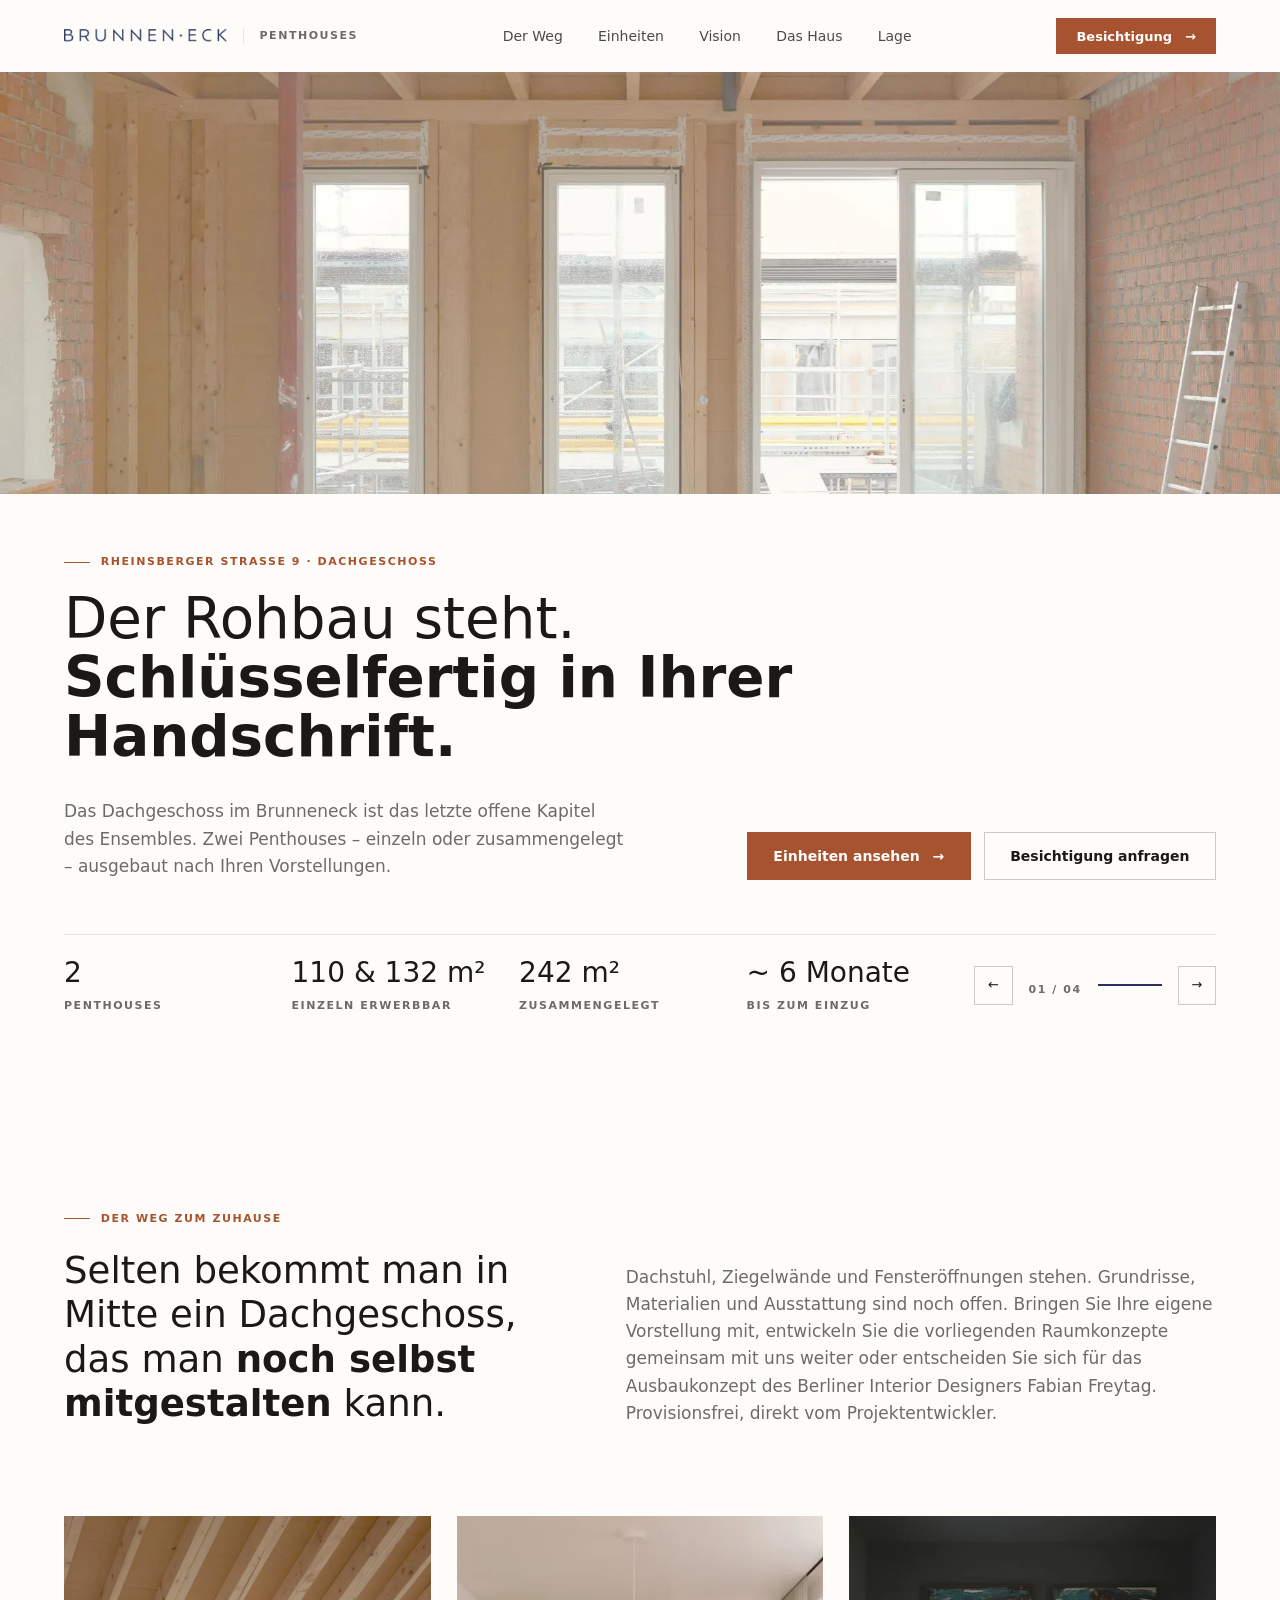
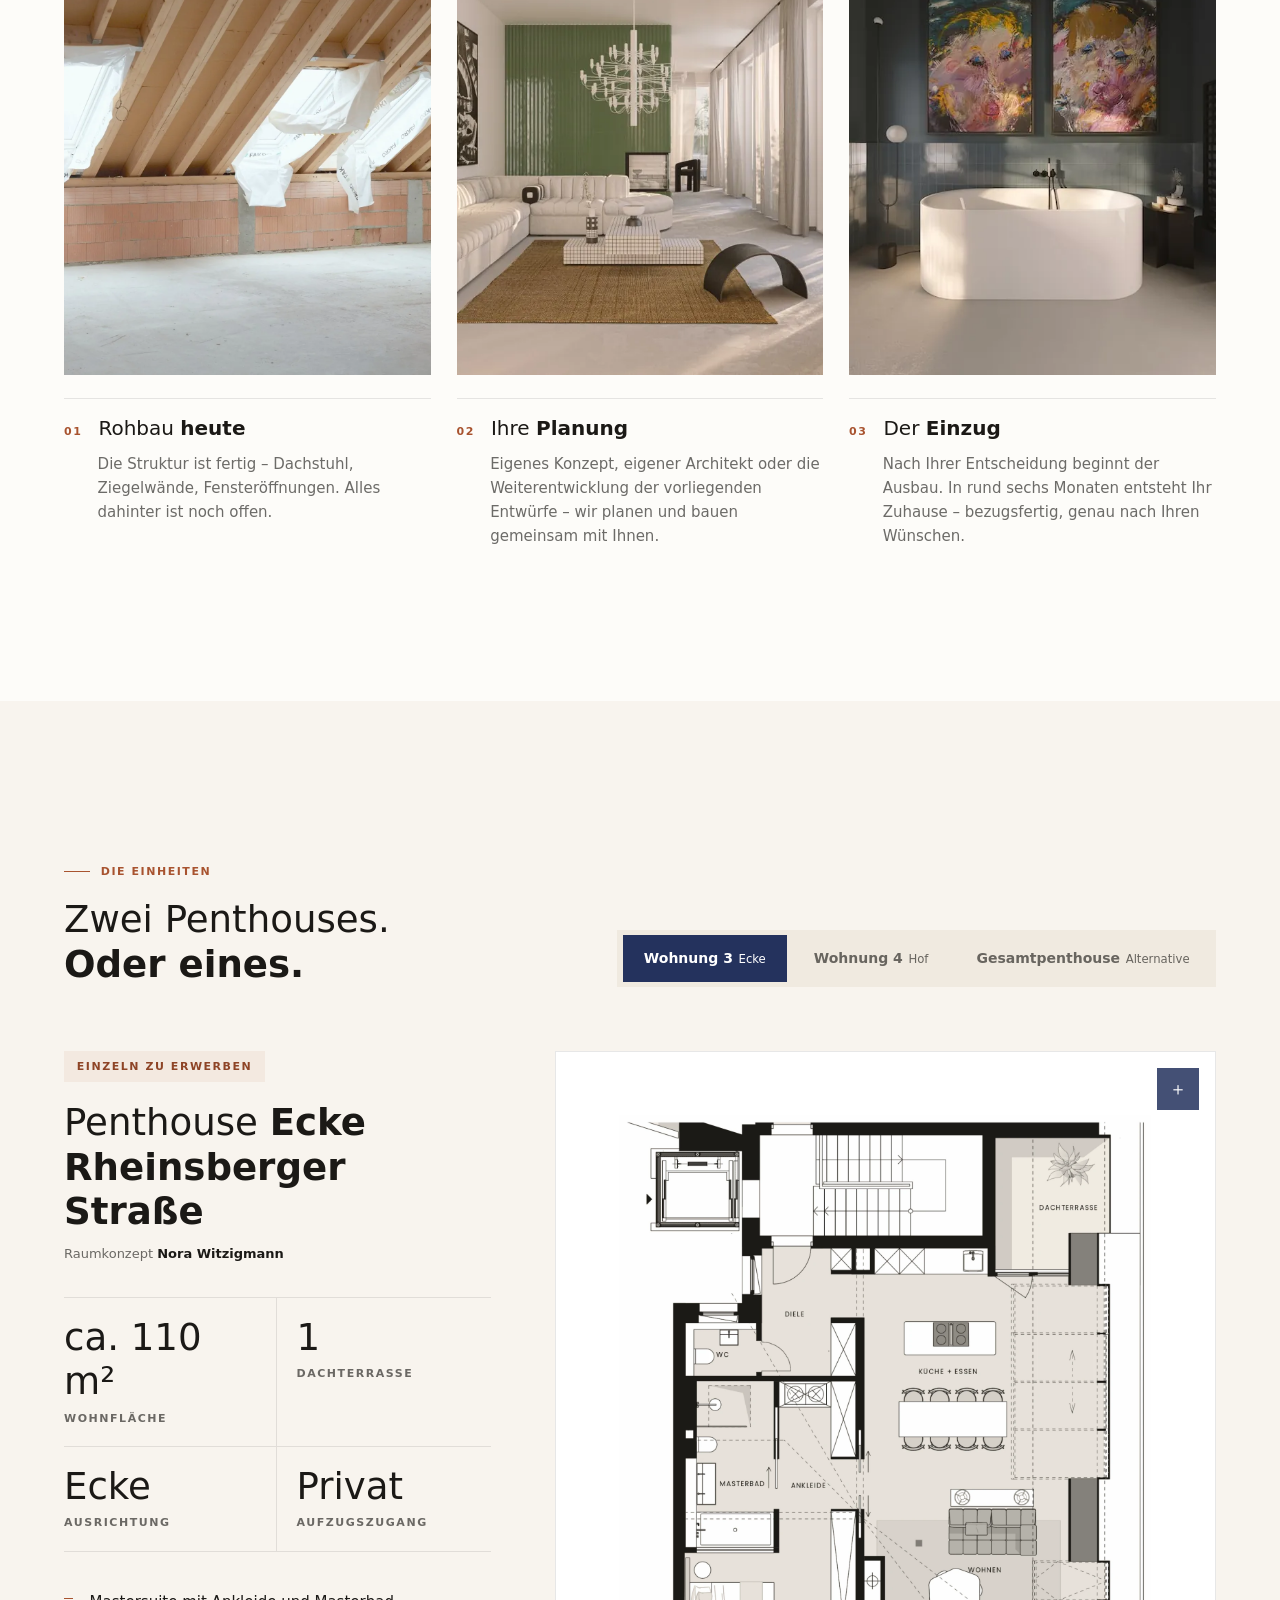
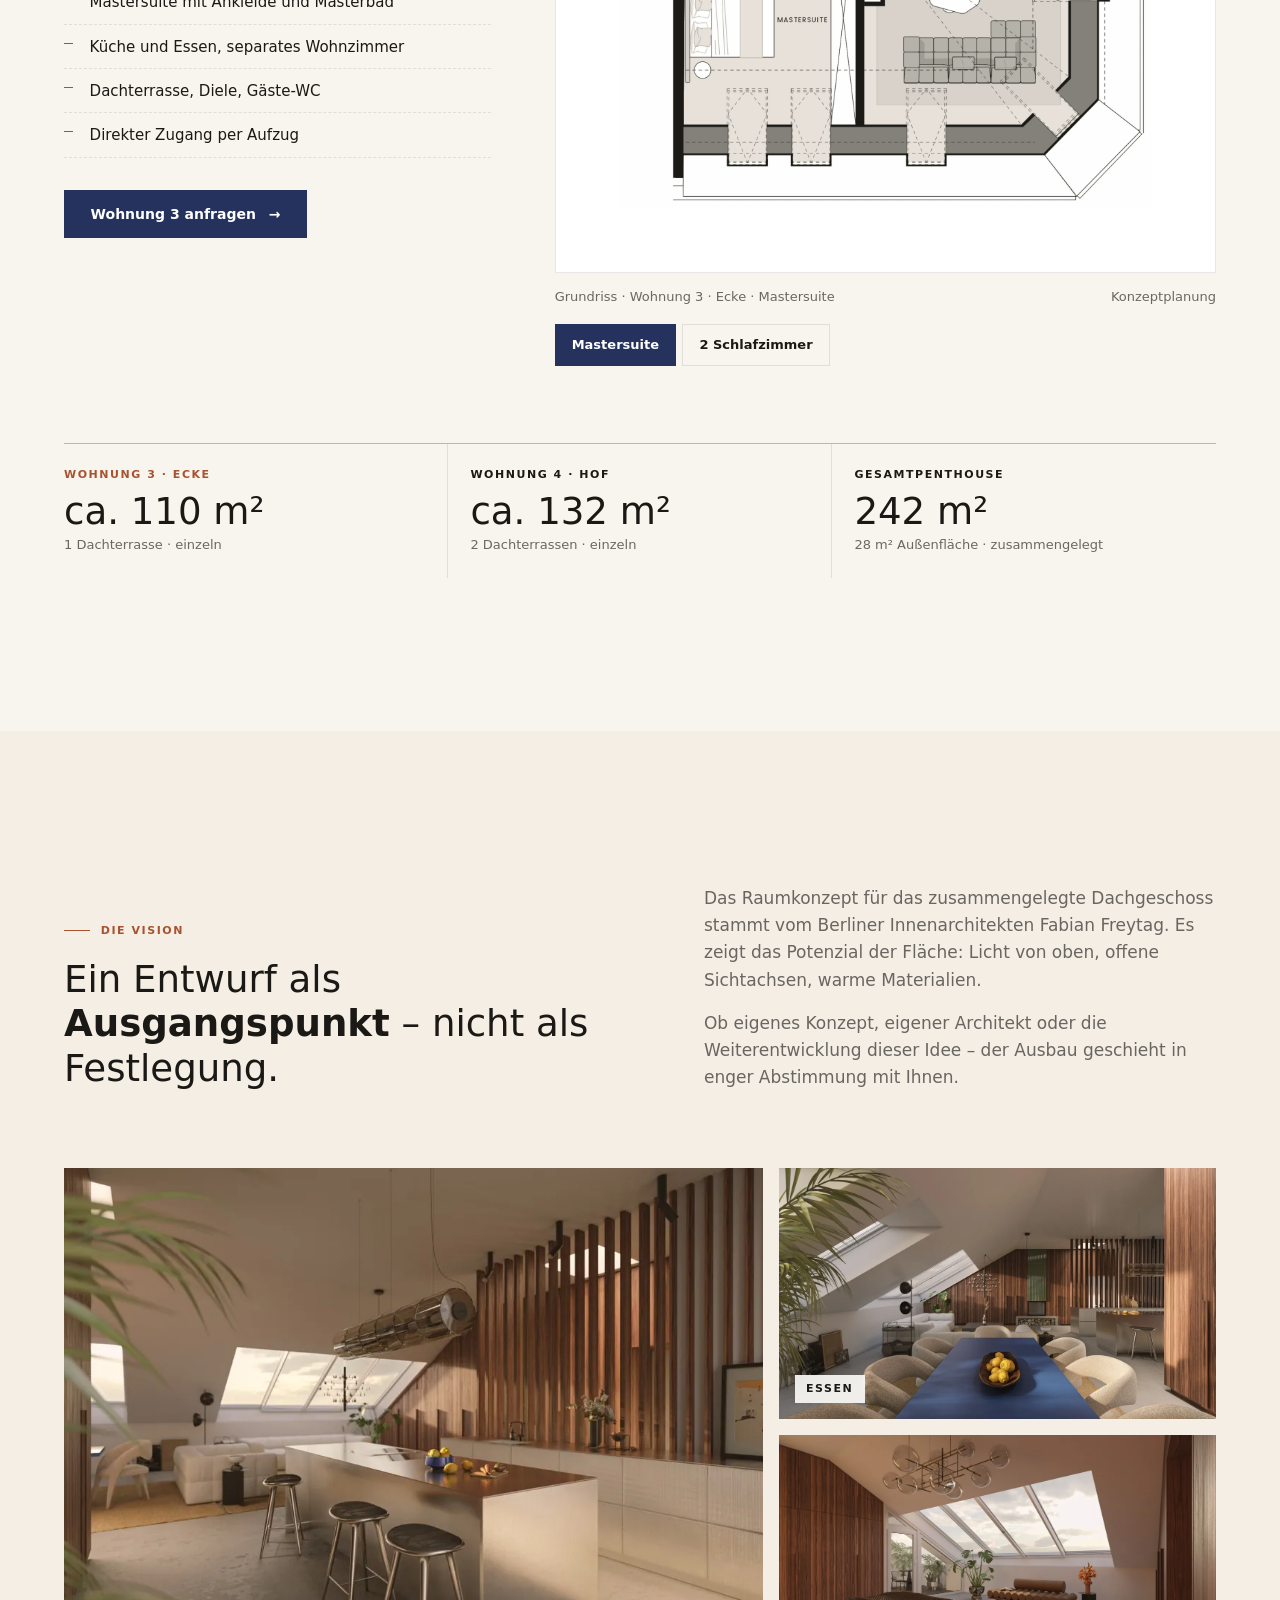
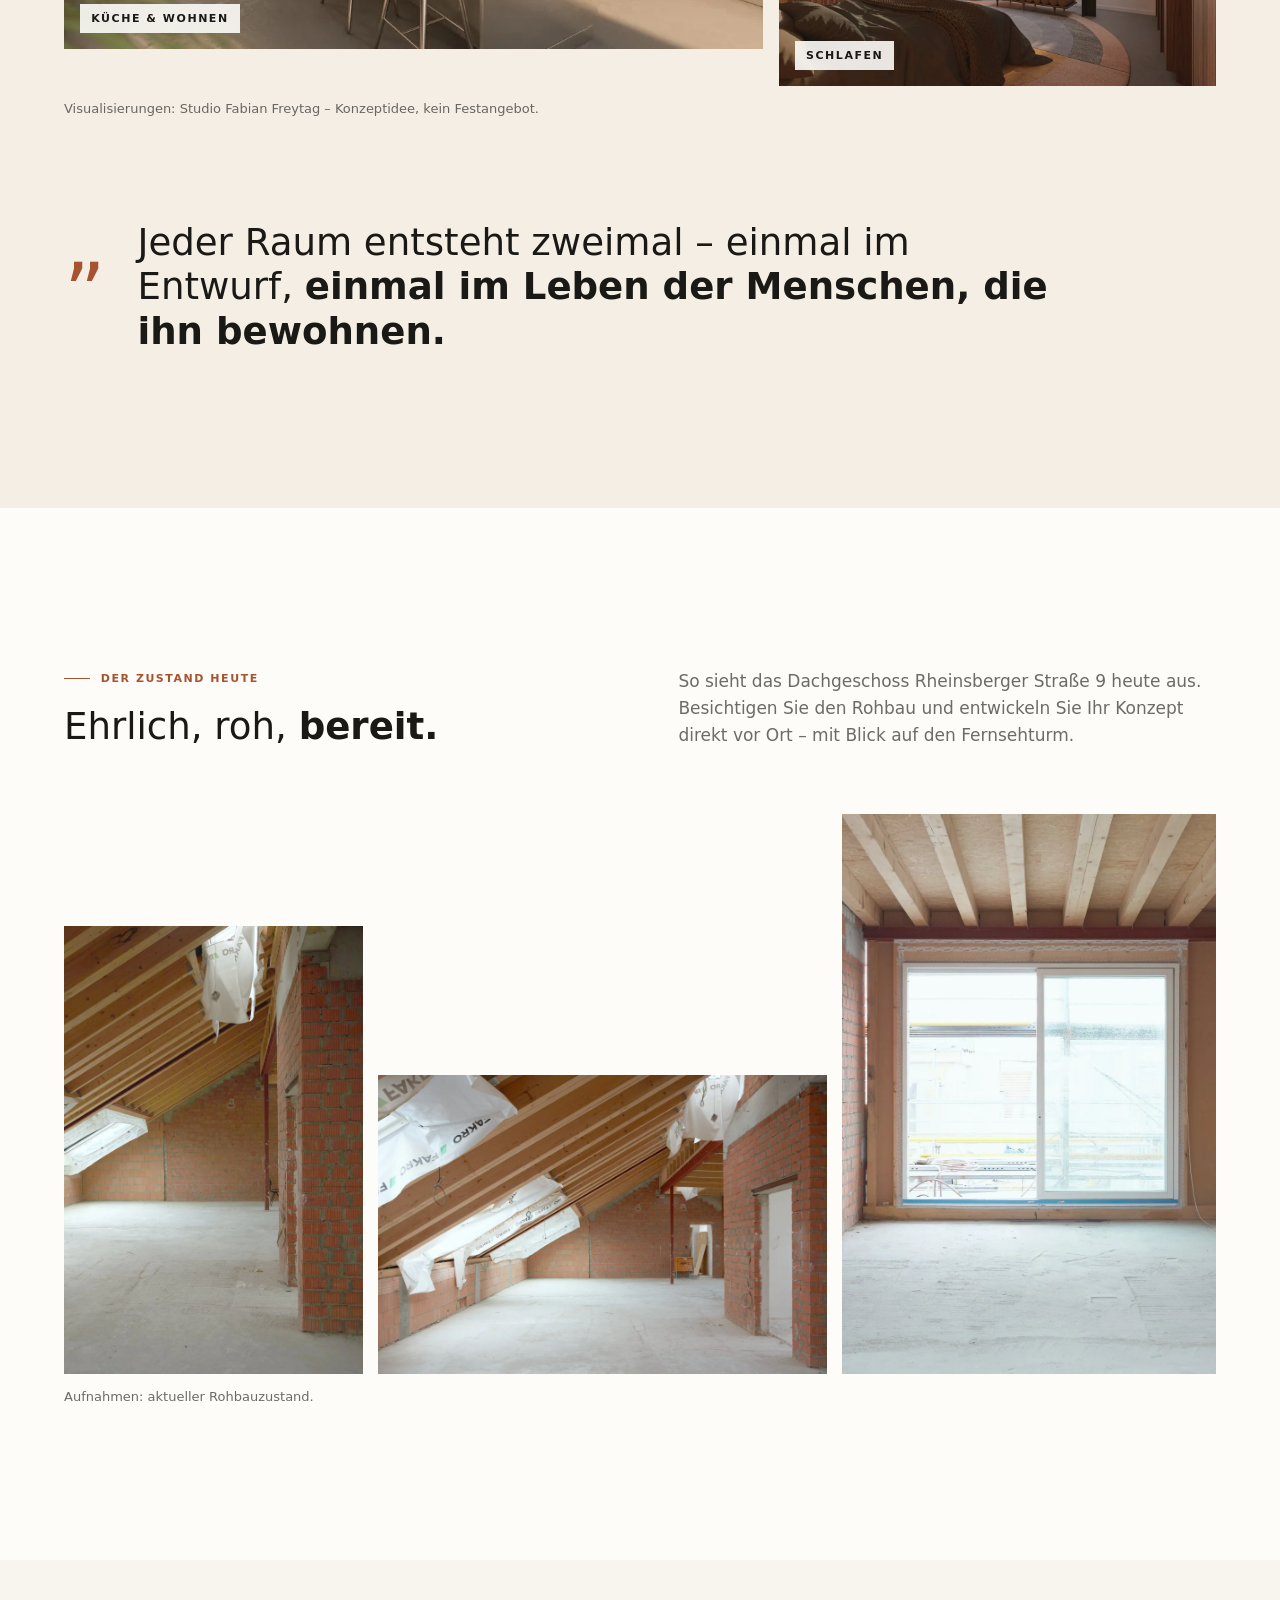
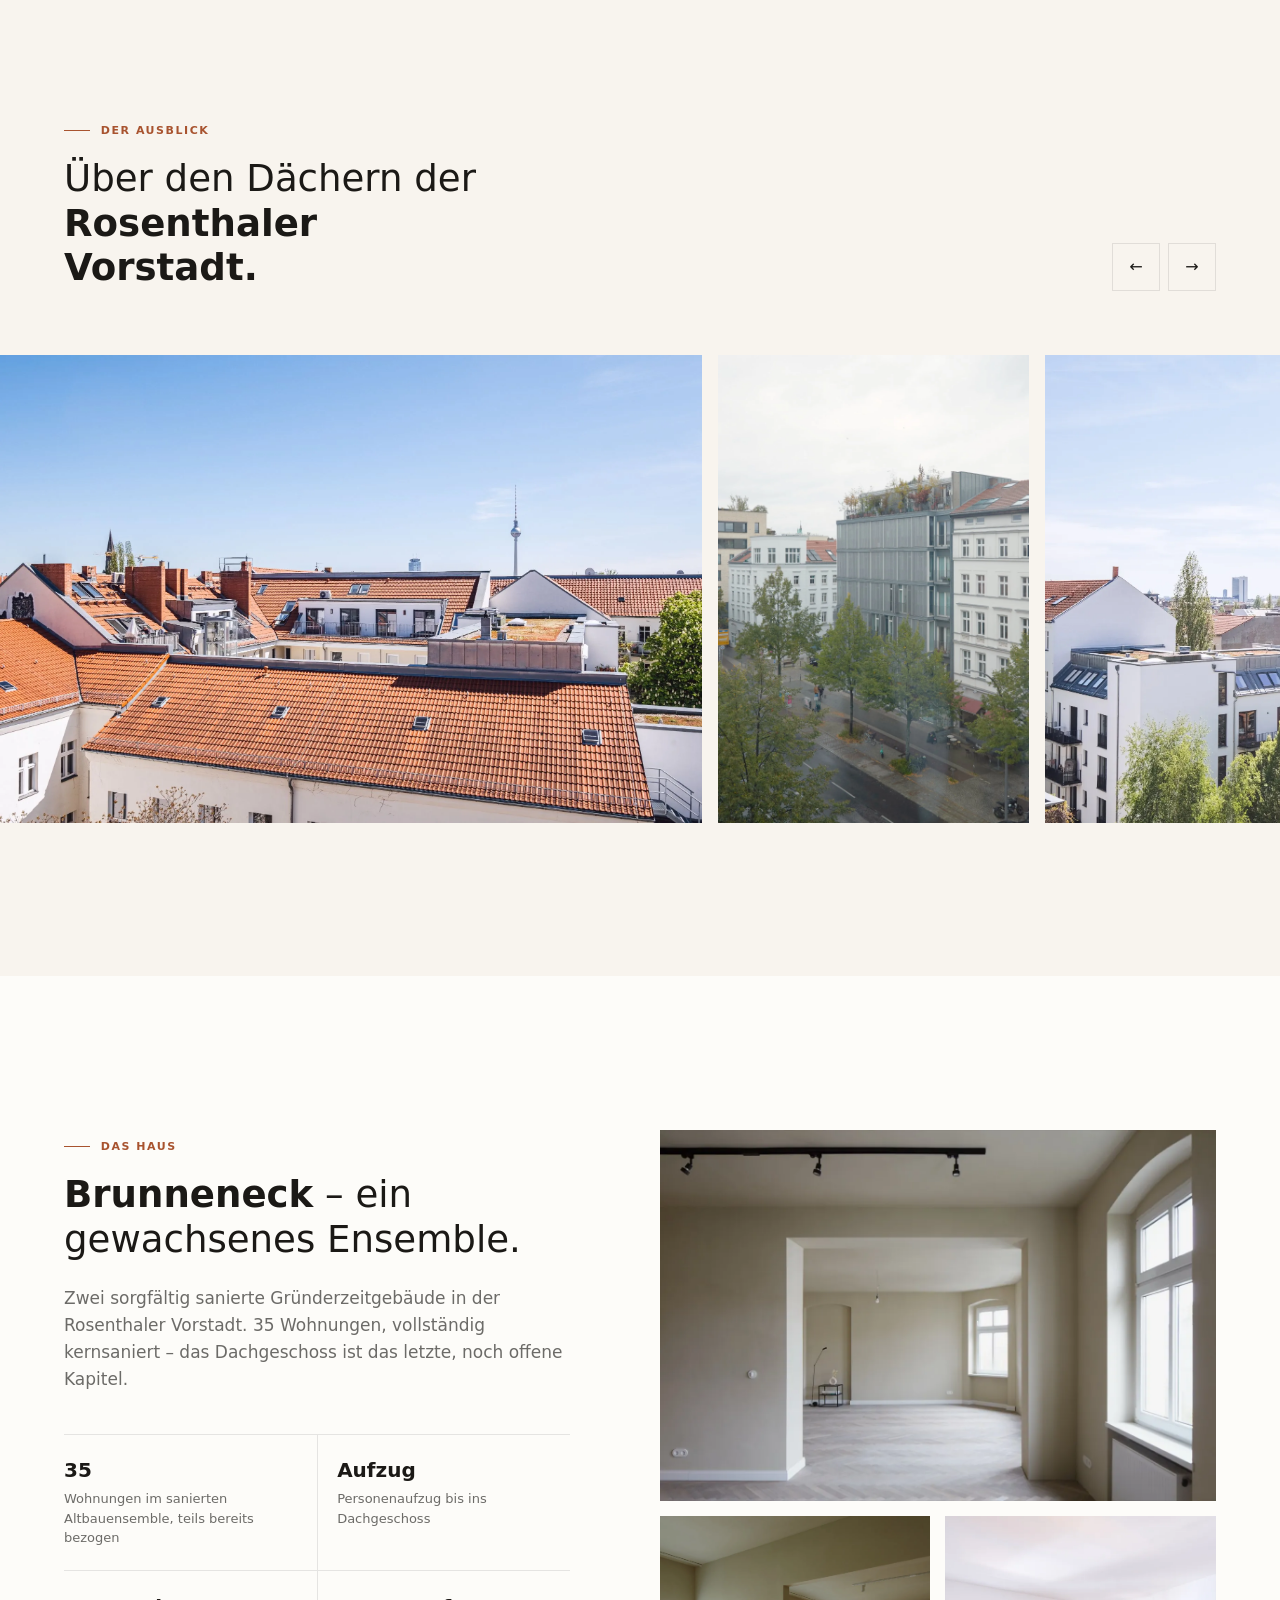
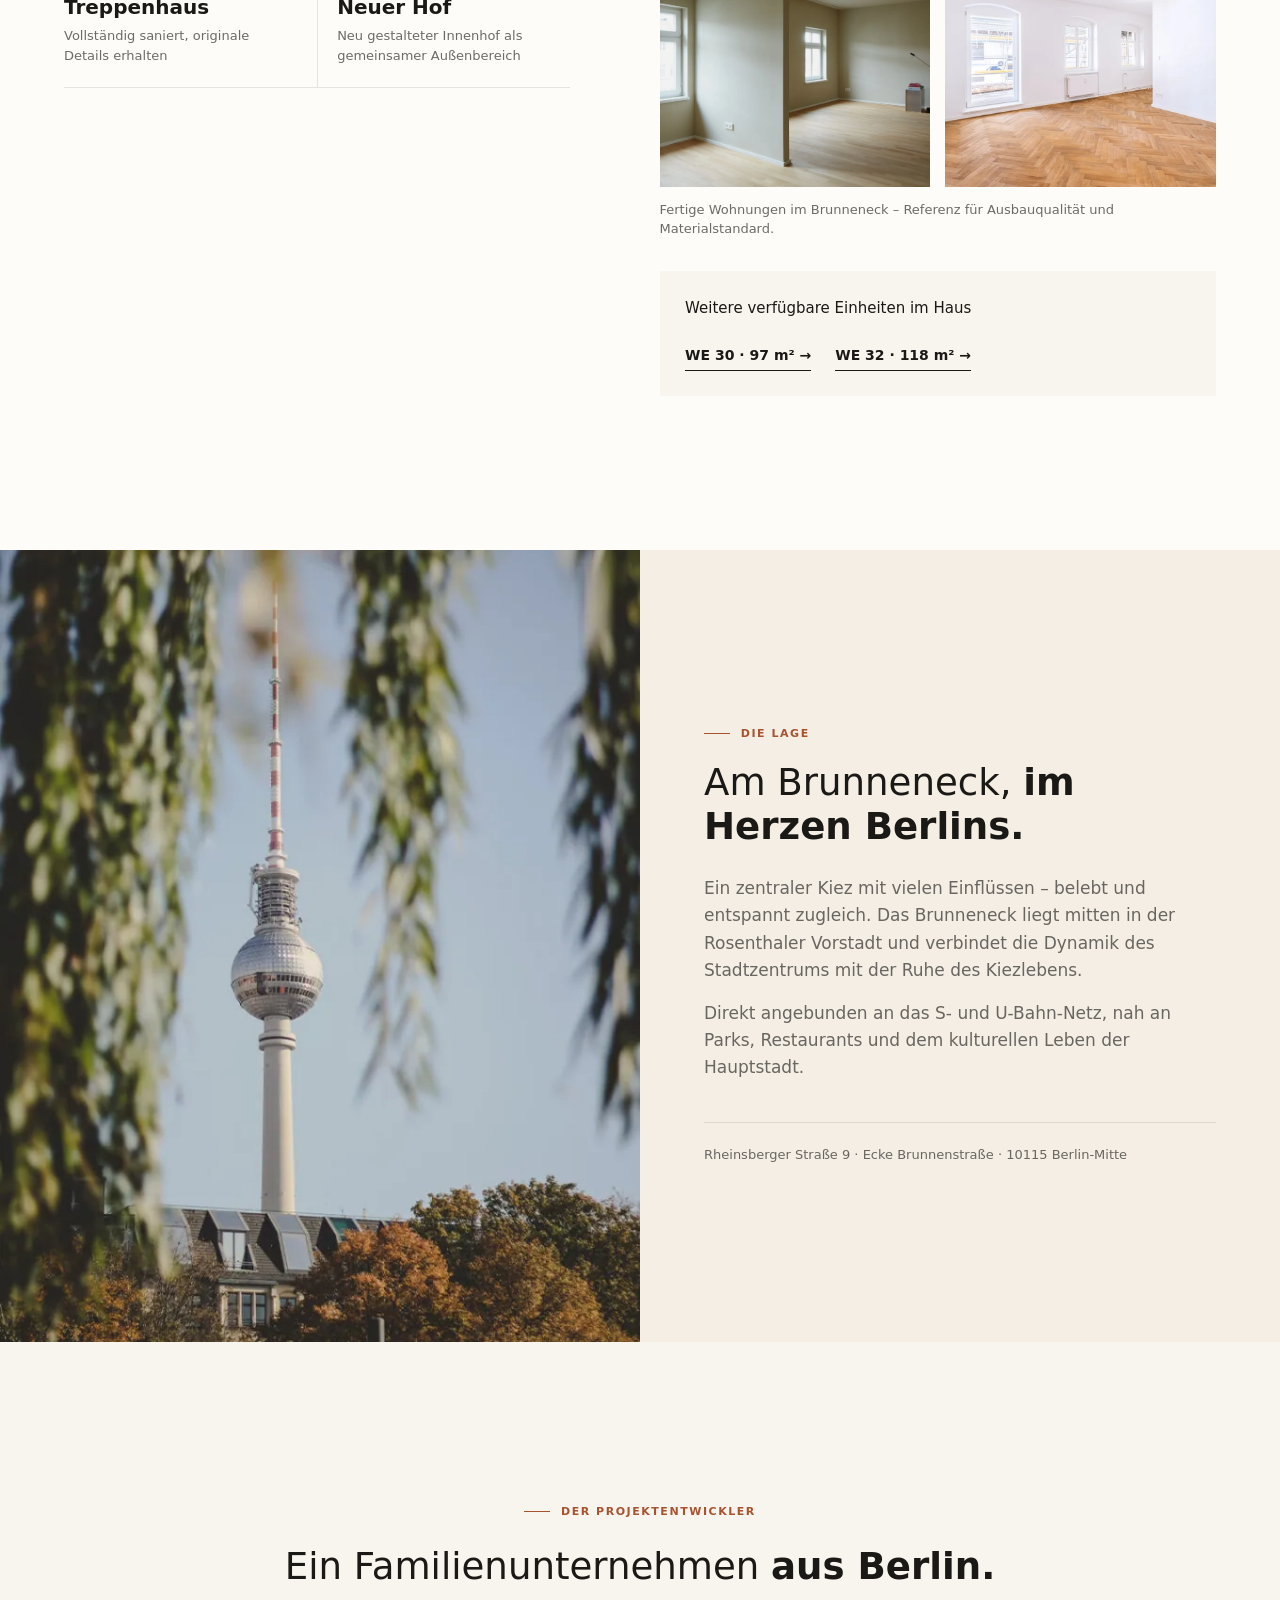
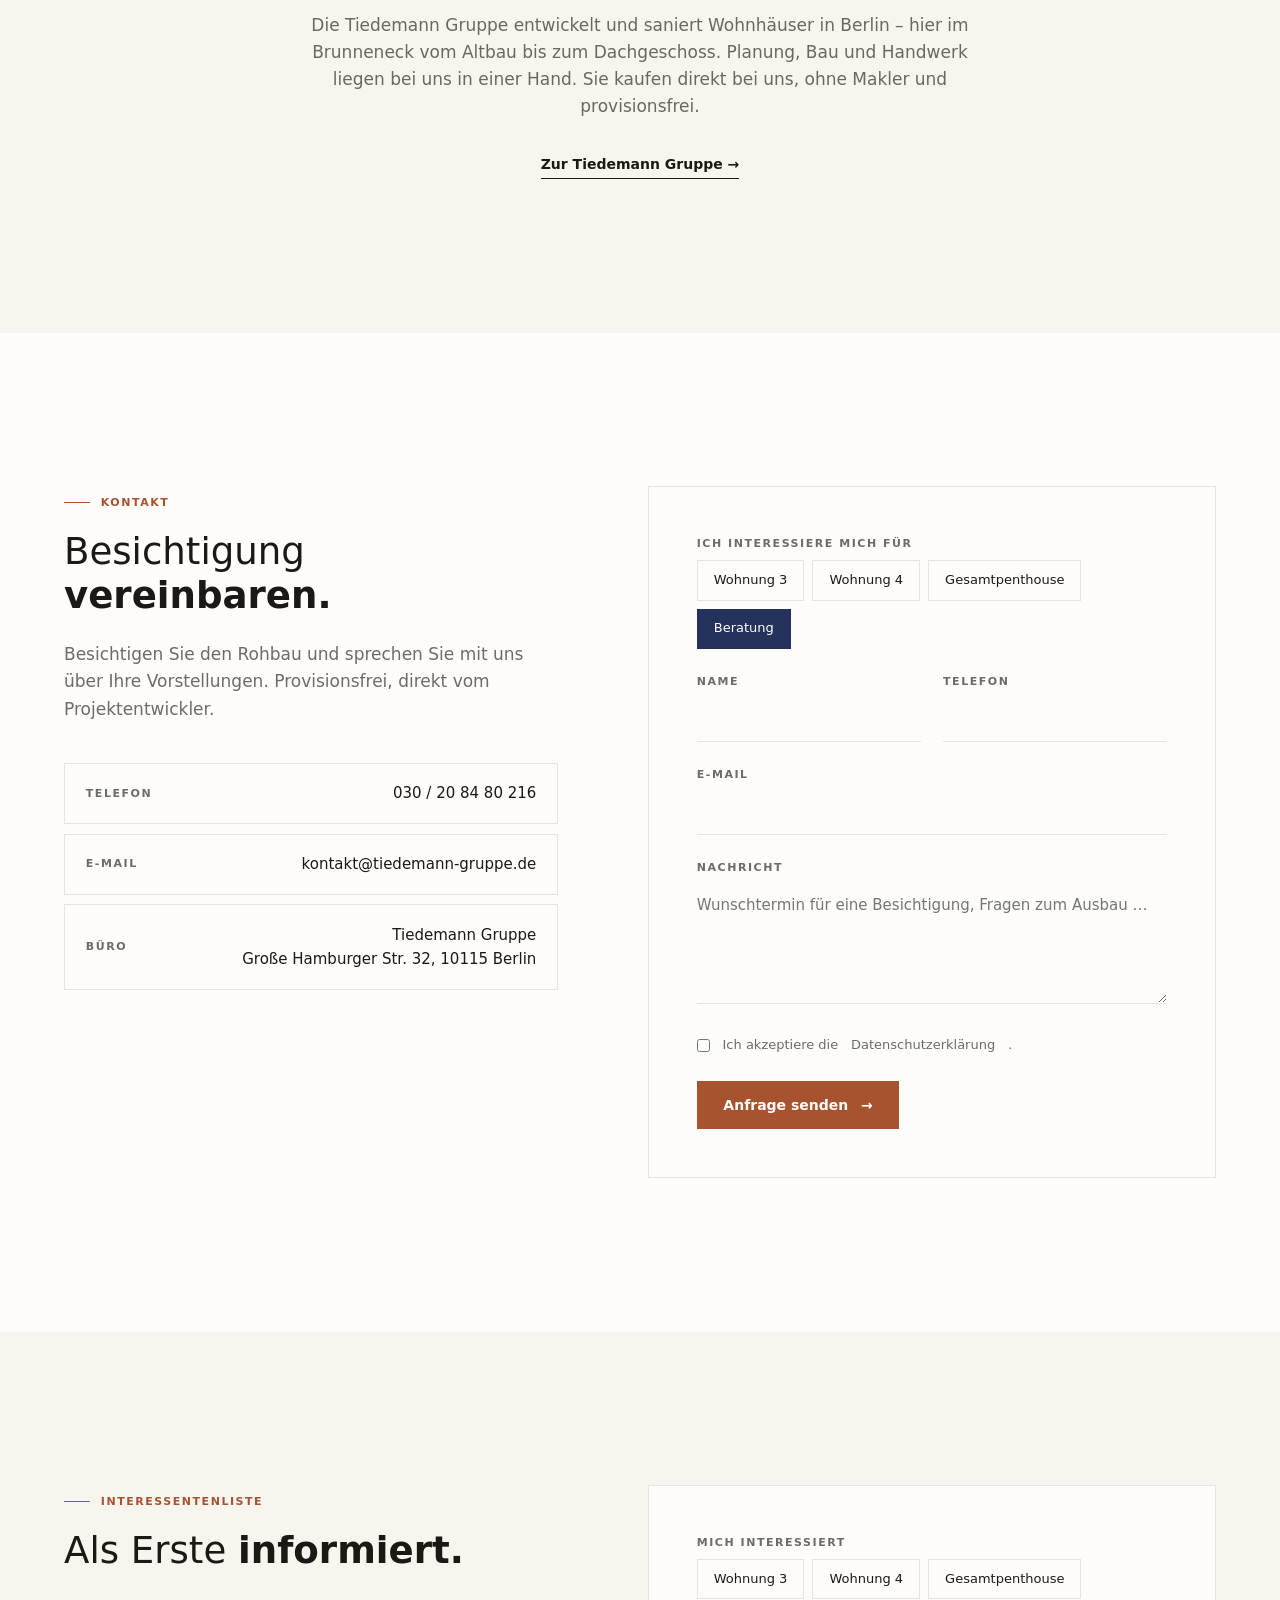
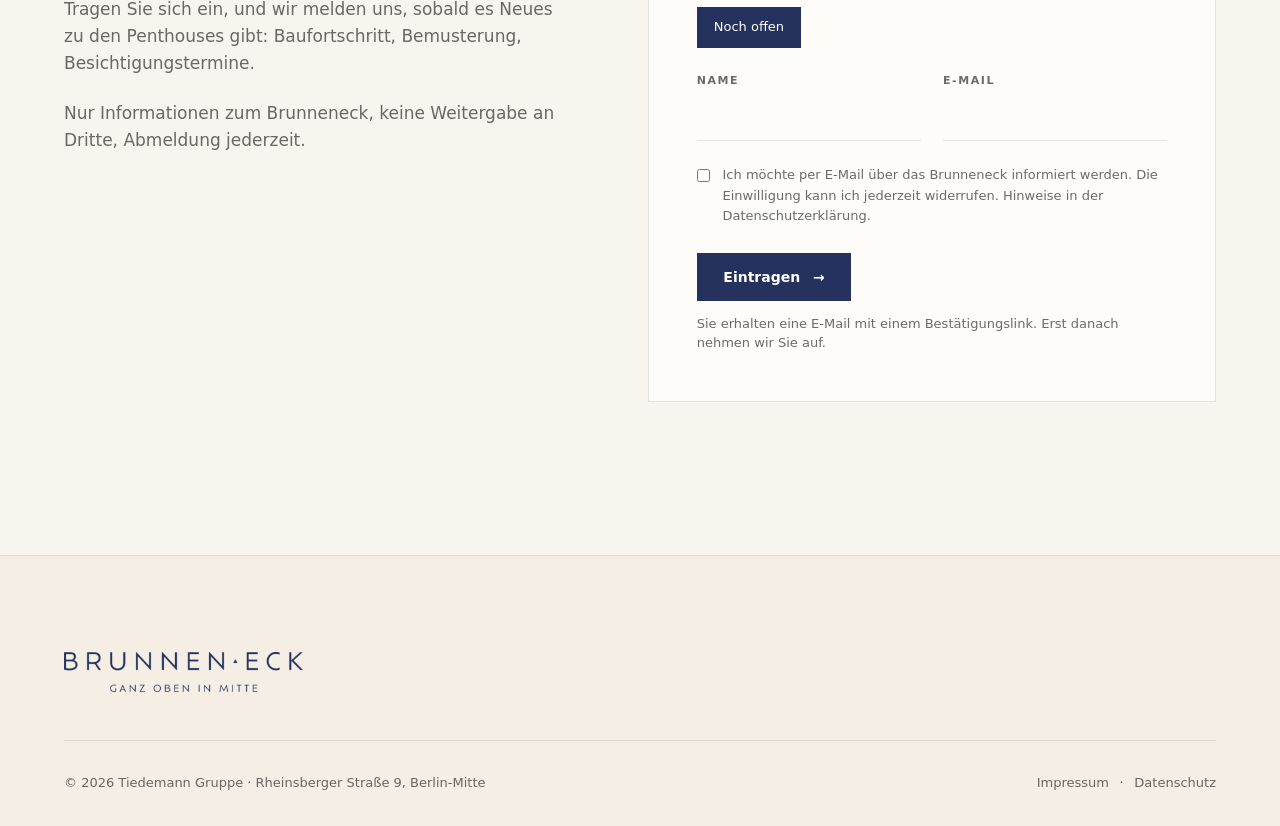
==== commit 20c099fc: "Block 3: Handy-Kontaktleiste mit WhatsApp, Interessentenliste mit Double-Opt-in - Feste Leiste auf d" ====
--- a/brunneneck-startseite.html
+++ b/brunneneck-startseite.html
@@ -367,6 +367,17 @@
 @media (max-width: 860px) { .contact { grid-template-columns: 1fr; } }
 @media (max-width: 520px) { .f-row { grid-template-columns: 1fr; gap: 0; } }
 
+/* Handy-Schnellkontakt */
+.mbar { display: none; }
+@media (max-width: 760px) {
+  .mbar { position: fixed; left: 0; right: 0; bottom: 0; z-index: 90; display: grid; grid-template-columns: 1fr 1fr 1.25fr; background: var(--white); border-top: 1px solid var(--rule); box-shadow: 0 -8px 24px rgba(27,25,22,.06); padding-bottom: env(safe-area-inset-bottom); transition: transform .35s var(--ease); }
+  .mbar.weg { transform: translateY(110%); }
+  .mbar a { display: flex; align-items: center; justify-content: center; gap: .5rem; height: 56px; font-size: var(--fs-button); font-weight: 600; color: var(--ink); }
+  .mbar a + a { border-left: 1px solid var(--rule); }
+  .mbar .mbar-cta { background: var(--brick); color: #fff; border-left: 0; }
+  body { padding-bottom: calc(56px + env(safe-area-inset-bottom)); }
+}
+
 /* FOOTER */
 footer { background: var(--sand); color: var(--muted); font-size: var(--fs-small); border-top: 1px solid var(--rule); }
 .foot { display: flex; justify-content: space-between; gap: 1.5rem; flex-wrap: wrap; padding-block: 2rem; border-top: 1px solid var(--rule); }
@@ -780,6 +791,35 @@
 
 </main>
 
+<section class="paper" id="liste">
+  <div class="wrap contact">
+    <div class="r">
+      <span class="label">Interessentenliste</span>
+      <h2>Als Erste <em>informiert.</em></h2>
+      <p class="lead">Tragen Sie sich ein, und wir melden uns, sobald es Neues zu den Penthouses gibt: Baufortschritt, Bemusterung, Besichtigungstermine.</p>
+      <p class="lead">Nur Informationen zum Brunneneck, keine Weitergabe an Dritte, Abmeldung jederzeit.</p>
+    </div>
+    <form class="r" action="interessent.php" method="post">
+      <div style="position:absolute;left:-9999px" aria-hidden="true"><label>Website <input type="text" name="website" tabindex="-1" autocomplete="off"></label></div>
+      <div class="f">
+        <label>Mich interessiert</label>
+        <div class="chips">
+          <label><input type="radio" name="interesse" value="Wohnung 3 · Ecke"><span>Wohnung 3</span></label>
+          <label><input type="radio" name="interesse" value="Wohnung 4 · Hof"><span>Wohnung 4</span></label>
+          <label><input type="radio" name="interesse" value="Gesamtpenthouse"><span>Gesamtpenthouse</span></label>
+          <label><input type="radio" name="interesse" value="Noch offen" checked><span>Noch offen</span></label>
+        </div>
+      </div>
+      <div class="f-row">
+        <div class="f"><label for="l-name">Name</label><input type="text" id="l-name" name="name" autocomplete="name" required></div>
+        <div class="f"><label for="l-email">E-Mail</label><input type="email" id="l-email" name="email" autocomplete="email" required></div>
+      </div>
+      <label class="consent"><input type="checkbox" name="einwilligung" value="ja" required> <span>Ich möchte per E-Mail über das Brunneneck informiert werden. Die Einwilligung kann ich jederzeit widerrufen. Hinweise in der <a href="datenschutz.html" target="_blank" rel="noopener">Datenschutzerklärung</a>.</span></label>
+      <button class="btn btn-ink" type="submit">Eintragen <span class="arr">→</span></button>
+      <p class="caption">Sie erhalten eine E-Mail mit einem Bestätigungslink. Erst danach nehmen wir Sie auf.</p>
+    </form>
+  </div>
+</section>
 <footer>
   <div class="wrap">
     <div class="foot-big"><a href="#start"><img src="fotos/logo/brunnen-eck-logo.png" alt="Brunnen-Eck – Ganz oben in Mitte" loading="lazy" width="400" height="67"></a></div>
@@ -907,5 +947,44 @@
   }));
 });
 </script>
+<nav class="mbar" id="mbar" aria-label="Schnellkontakt">
+  <a href="tel:+4930208480216"><svg width="18" height="18" viewBox="0 0 24 24" fill="none" stroke="currentColor" stroke-width="1.6" aria-hidden="true"><path d="M5 4h4l2 5-2.5 1.5a11 11 0 0 0 5 5L15 13l5 2v4a2 2 0 0 1-2 2A16 16 0 0 1 3 6a2 2 0 0 1 2-2z"/></svg>Anrufen</a>
+  <a href="https://wa.me/491781192113?text=Hallo%2C%20ich%20interessiere%20mich%20f%C3%BCr%20die%20Penthouses%20im%20Brunneneck." target="_blank" rel="noopener"><svg width="18" height="18" viewBox="0 0 24 24" fill="currentColor" aria-hidden="true"><path d="M12 2a10 10 0 0 0-8.6 15.1L2 22l5-1.3A10 10 0 1 0 12 2zm0 18.2a8.2 8.2 0 0 1-4.2-1.2l-.3-.2-3 .8.8-2.9-.2-.3A8.2 8.2 0 1 1 12 20.2zm4.5-6.1c-.2-.1-1.5-.7-1.7-.8s-.4-.1-.6.1-.7.8-.8 1-.3.2-.5.1a6.7 6.7 0 0 1-3.3-2.9c-.3-.4.3-.4.7-1.3.1-.2 0-.3 0-.5l-.8-1.8c-.2-.5-.4-.4-.6-.4h-.5a1 1 0 0 0-.7.3 3 3 0 0 0-.9 2.2 5.2 5.2 0 0 0 1.1 2.7 11.8 11.8 0 0 0 4.5 4c1.7.7 2.3.8 3.2.6a2.7 2.7 0 0 0 1.8-1.3 2.2 2.2 0 0 0 .2-1.3c-.1-.1-.3-.2-.5-.3z"/></svg>WhatsApp</a>
+  <a class="mbar-cta" href="#kontakt">Besichtigung</a>
+</nav>
+<script>
+(function () {
+  var bar = document.getElementById('mbar'), ziel = document.getElementById('kontakt');
+  if (!bar || !ziel || !('IntersectionObserver' in window)) return;
+  new IntersectionObserver(function (e) { bar.classList.toggle('weg', e[0].isIntersecting); }, { threshold: .15 }).observe(ziel);
+})();
+</script>
+<!-- Matomo (cookielos, eigener Server) -->
+<script>
+var _paq = window._paq = window._paq || [];
+_paq.push(['disableCookies']);
+_paq.push(['setDoNotTrack', true]);
+_paq.push(['trackPageView']);
+_paq.push(['enableLinkTracking']);
+(function() {
+  var u = '/stats/';
+  _paq.push(['setTrackerUrl', u + 'matomo.php']);
+  _paq.push(['setSiteId', '1']);
+  var d = document, g = d.createElement('script'), s = d.getElementsByTagName('script')[0];
+  g.async = true; g.src = u + 'matomo.js'; s.parentNode.insertBefore(g, s);
+})();
+document.addEventListener('click', function (e) {
+  var a = e.target.closest && e.target.closest('a[href^="tel:"], a[href^="mailto:"], a[href*="wa.me/"]');
+  if (!a) return;
+  var h = a.getAttribute('href');
+  var art = h.indexOf('tel:') === 0 ? 'Telefon-Klick' : h.indexOf('mailto:') === 0 ? 'E-Mail-Klick' : 'WhatsApp-Klick';
+  _paq.push(['trackEvent', 'Kontakt', art, location.pathname + (a.closest('.mbar') ? ' (Leiste)' : '')]);
+});
+document.addEventListener('submit', function (e) {
+  var ac = e.target.getAttribute('action') || '';
+  if (ac.indexOf('kontakt.php') > -1) _paq.push(['trackEvent', 'Kontakt', 'Formular gesendet', location.pathname]);
+  if (ac.indexOf('interessent.php') > -1) _paq.push(['trackEvent', 'Kontakt', 'Interessentenliste angemeldet', location.pathname]);
+});
+</script>
 </body>
 </html>
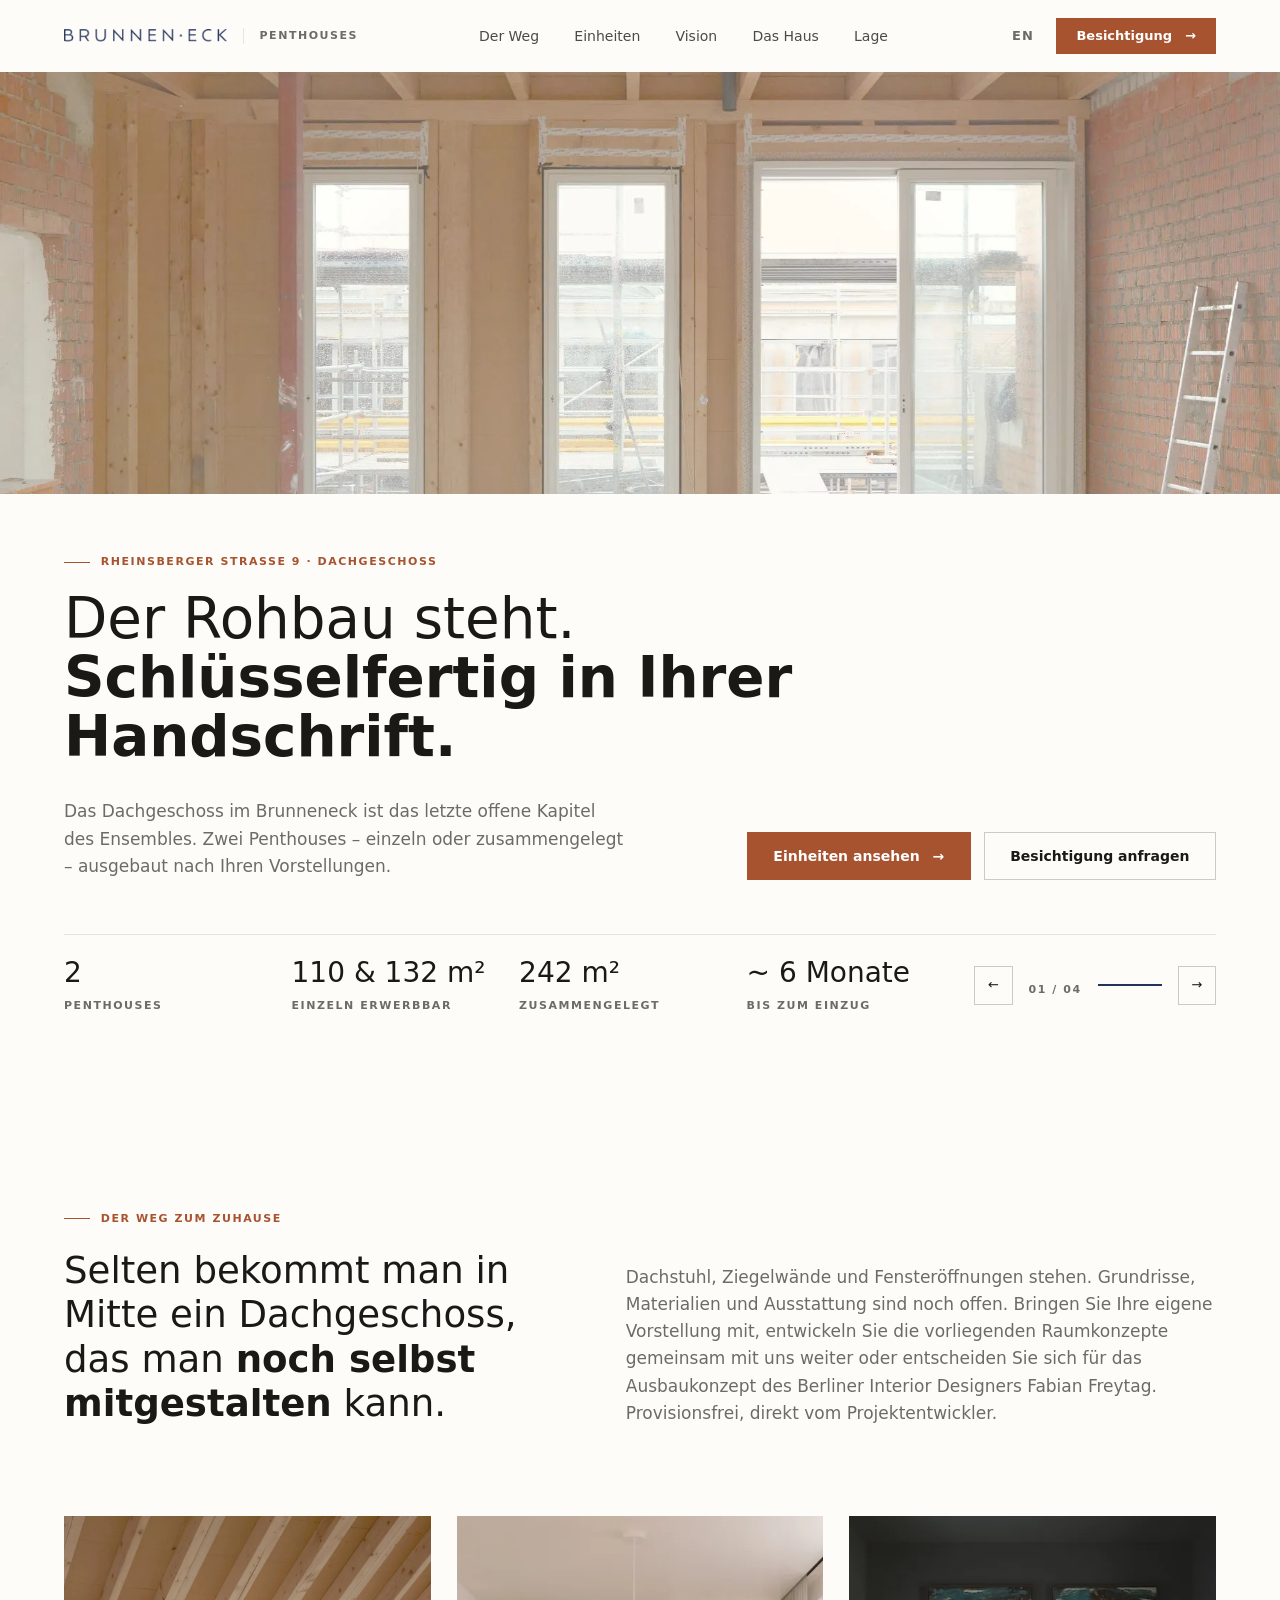
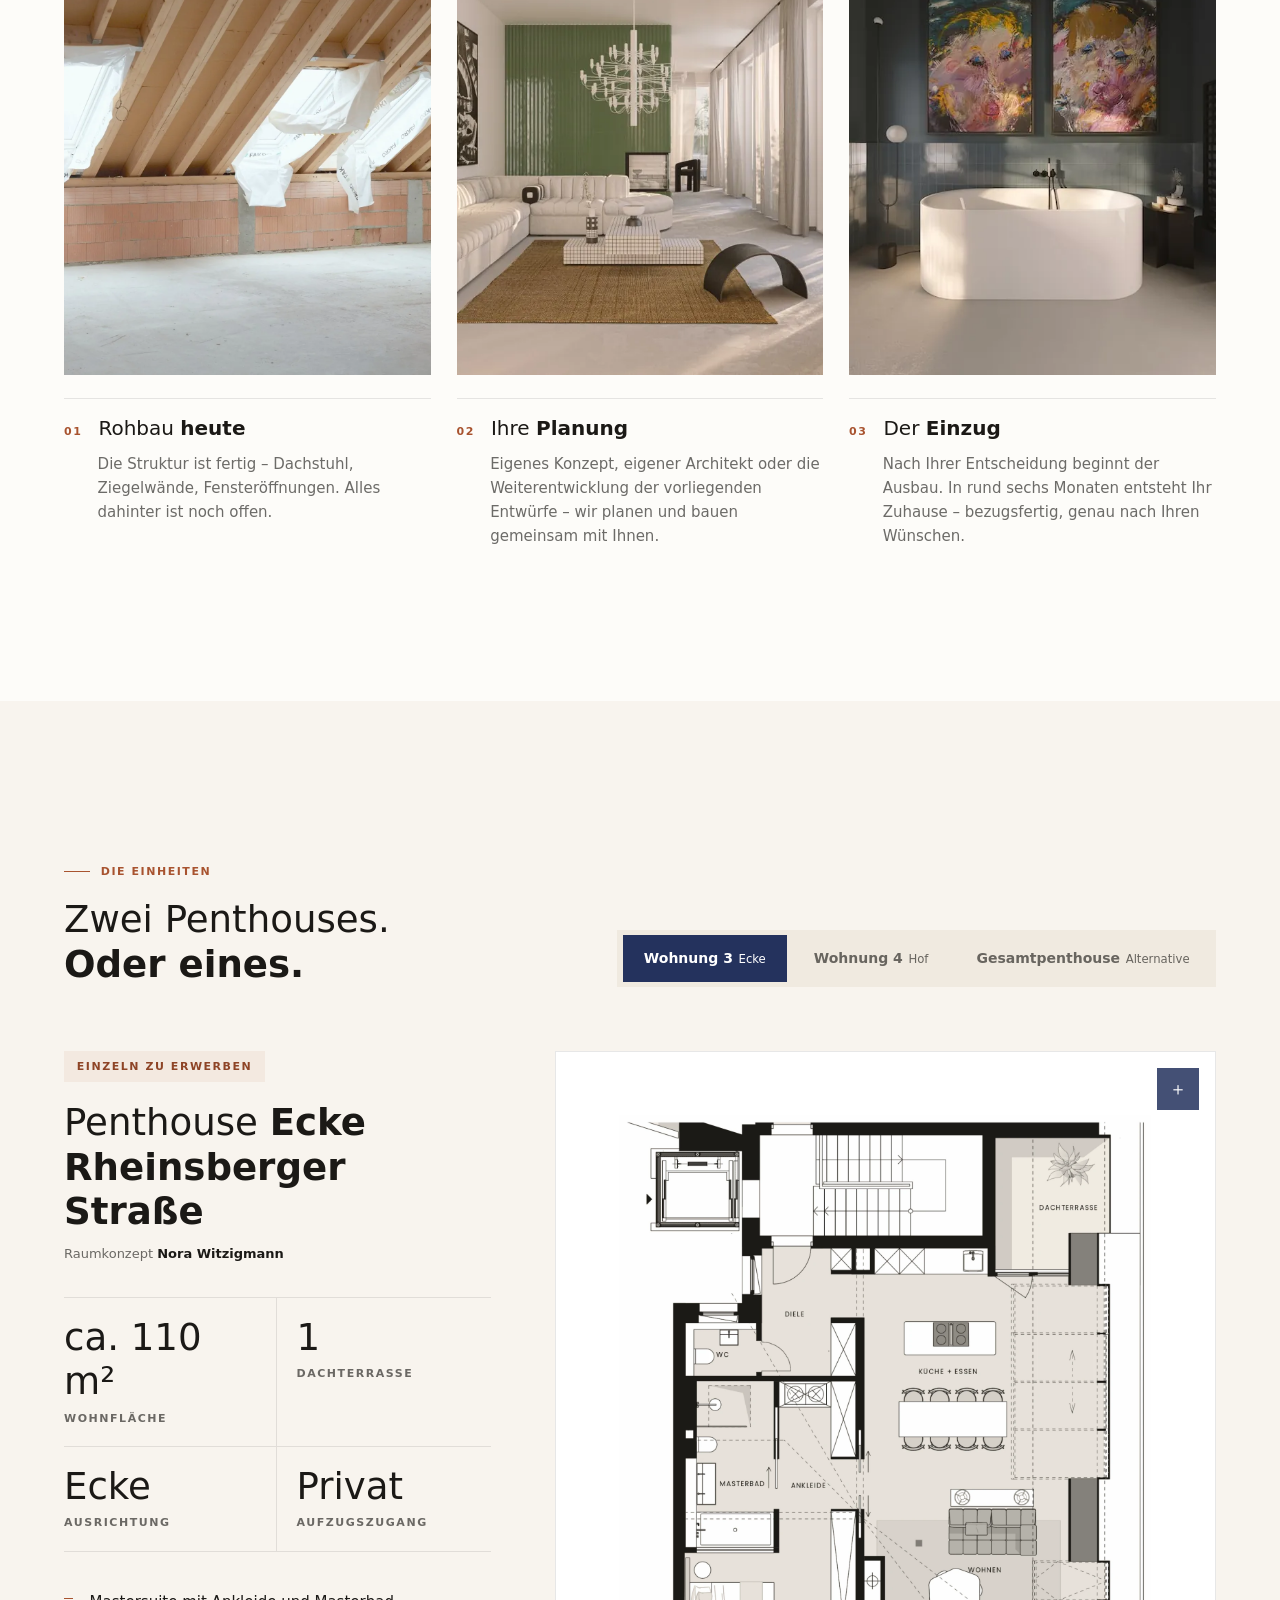
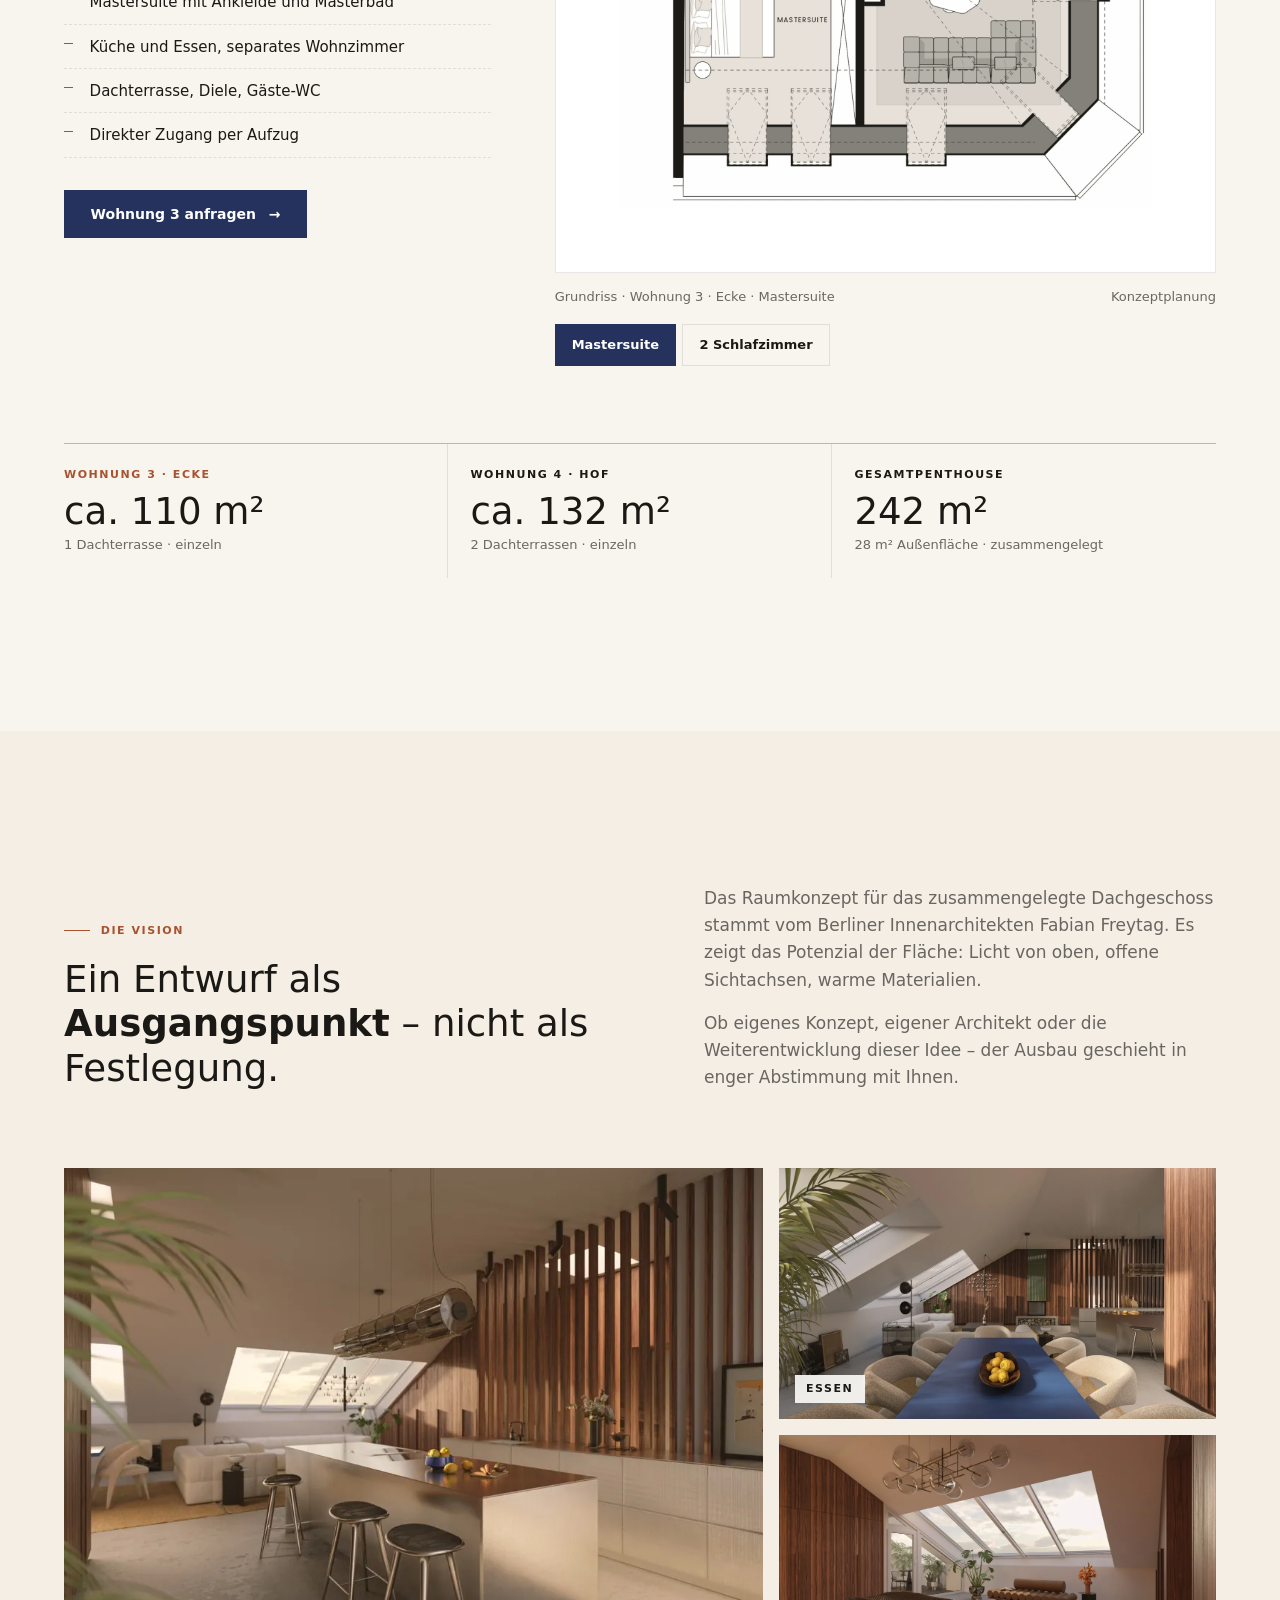
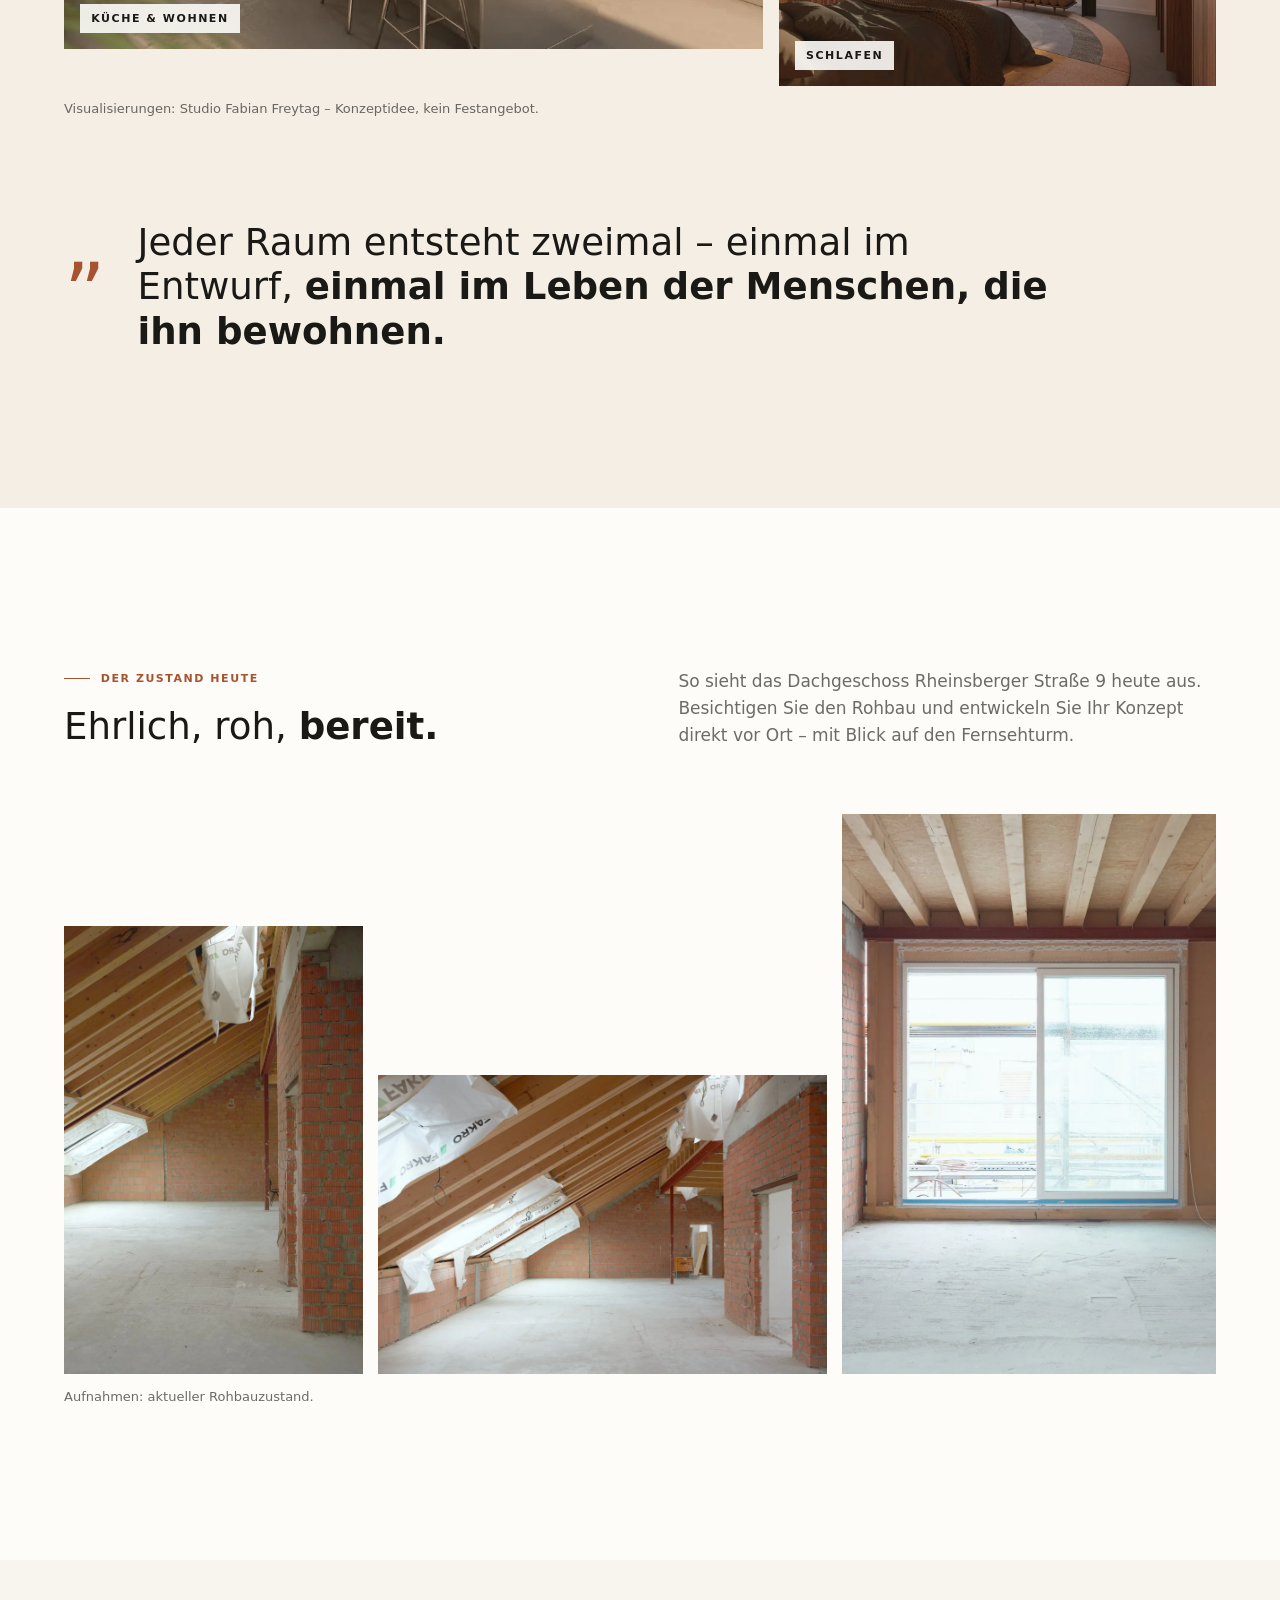
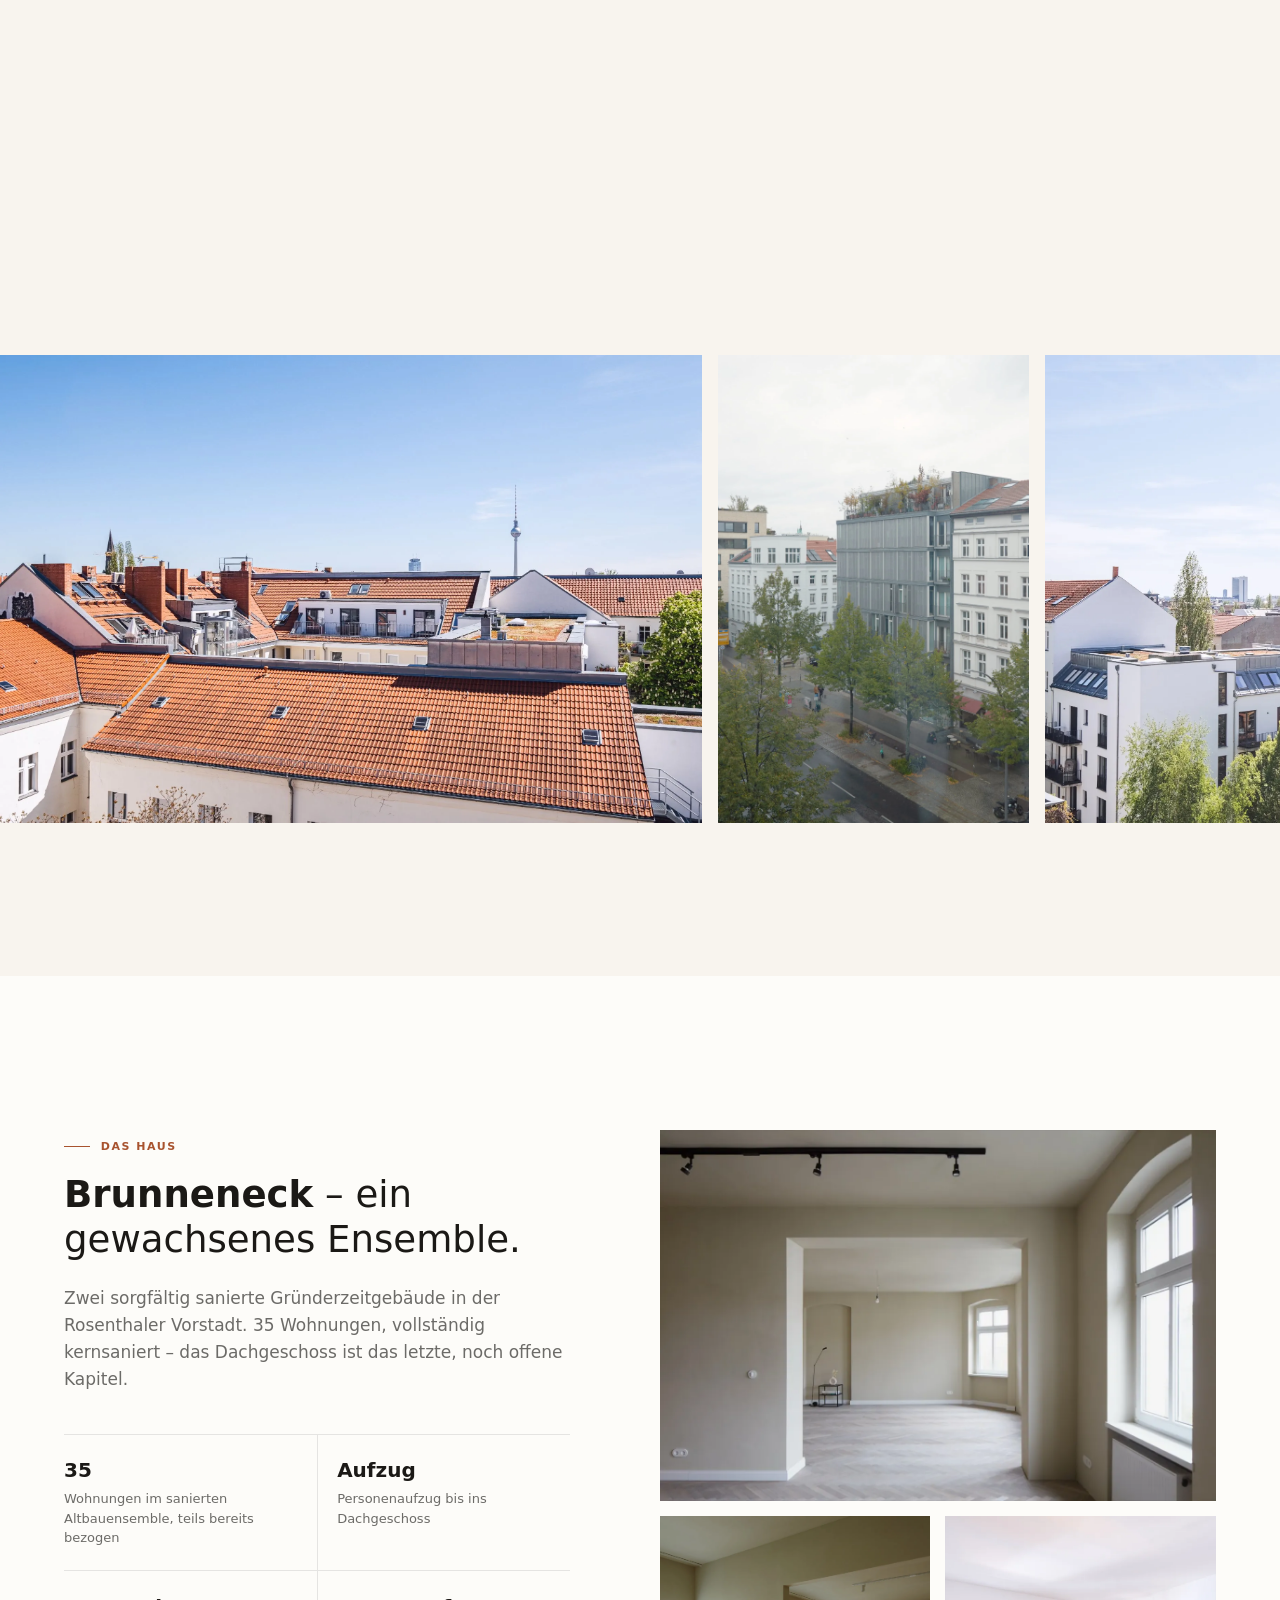
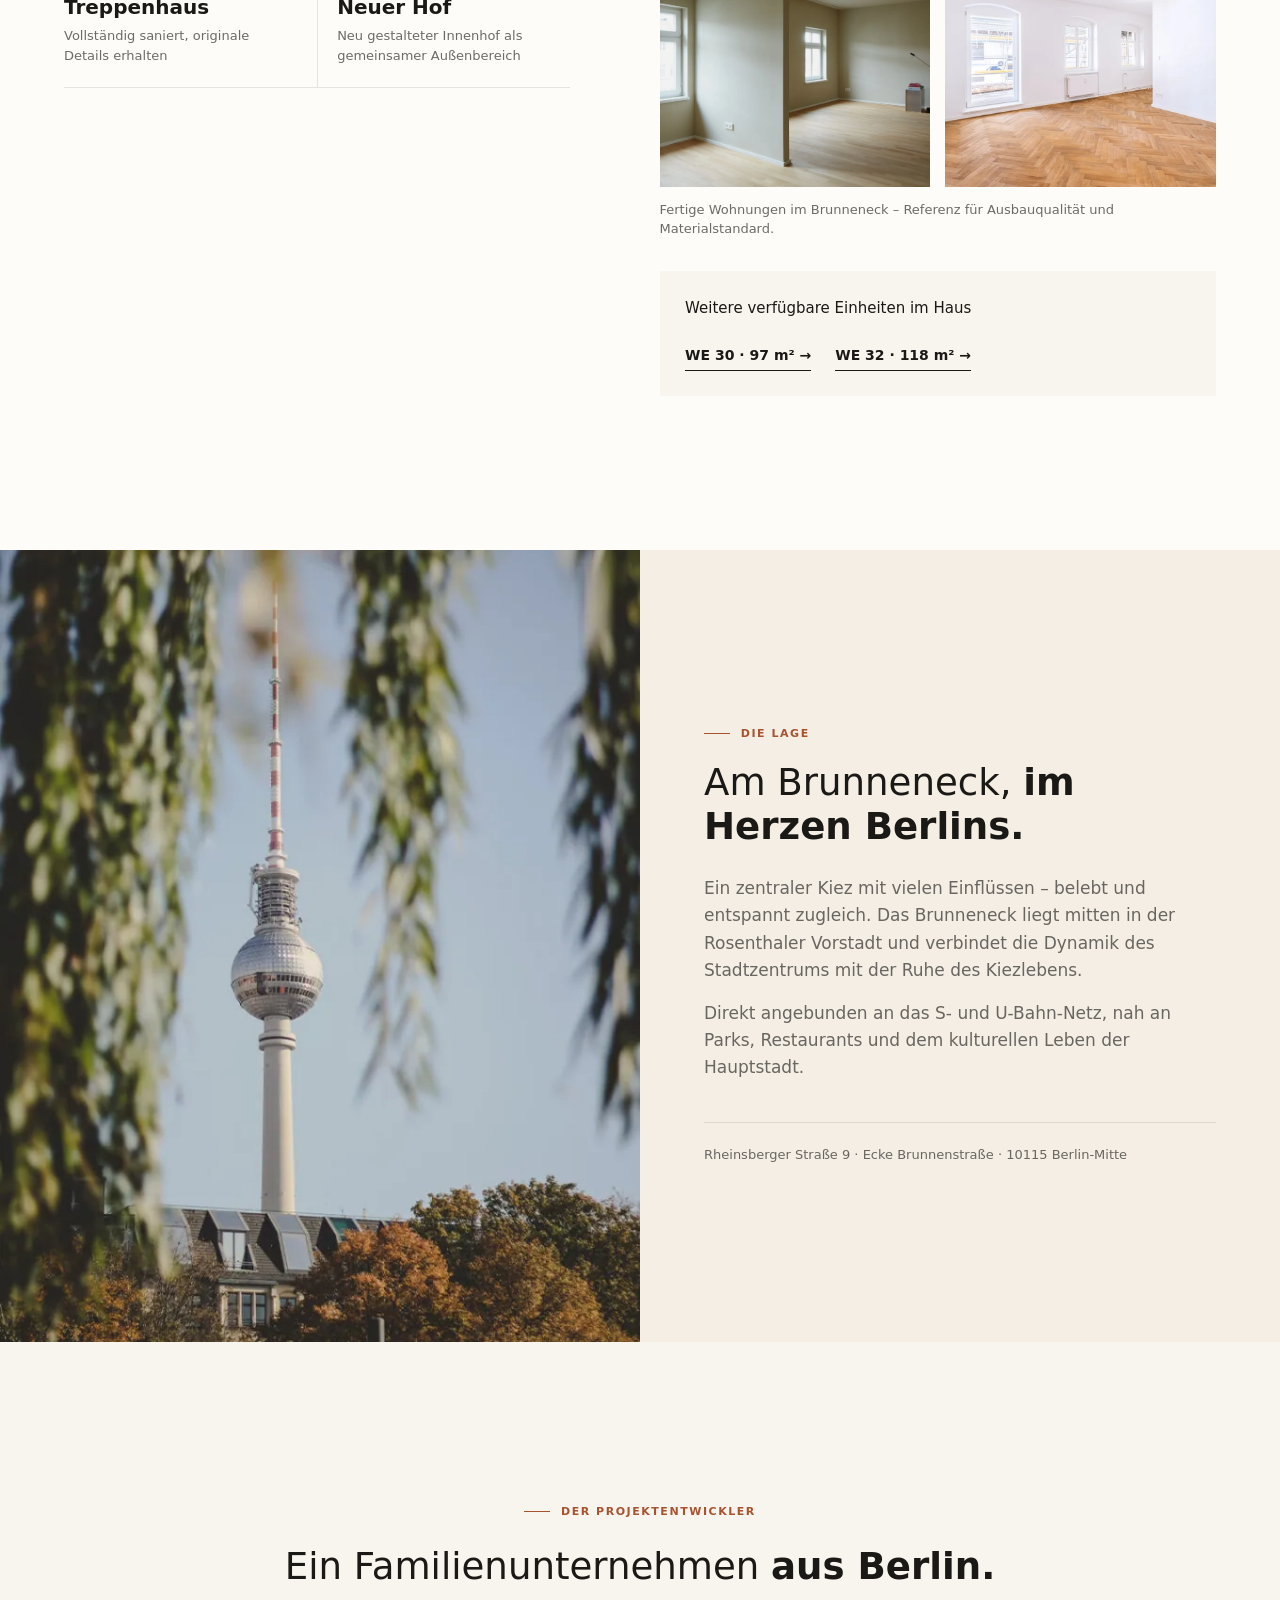
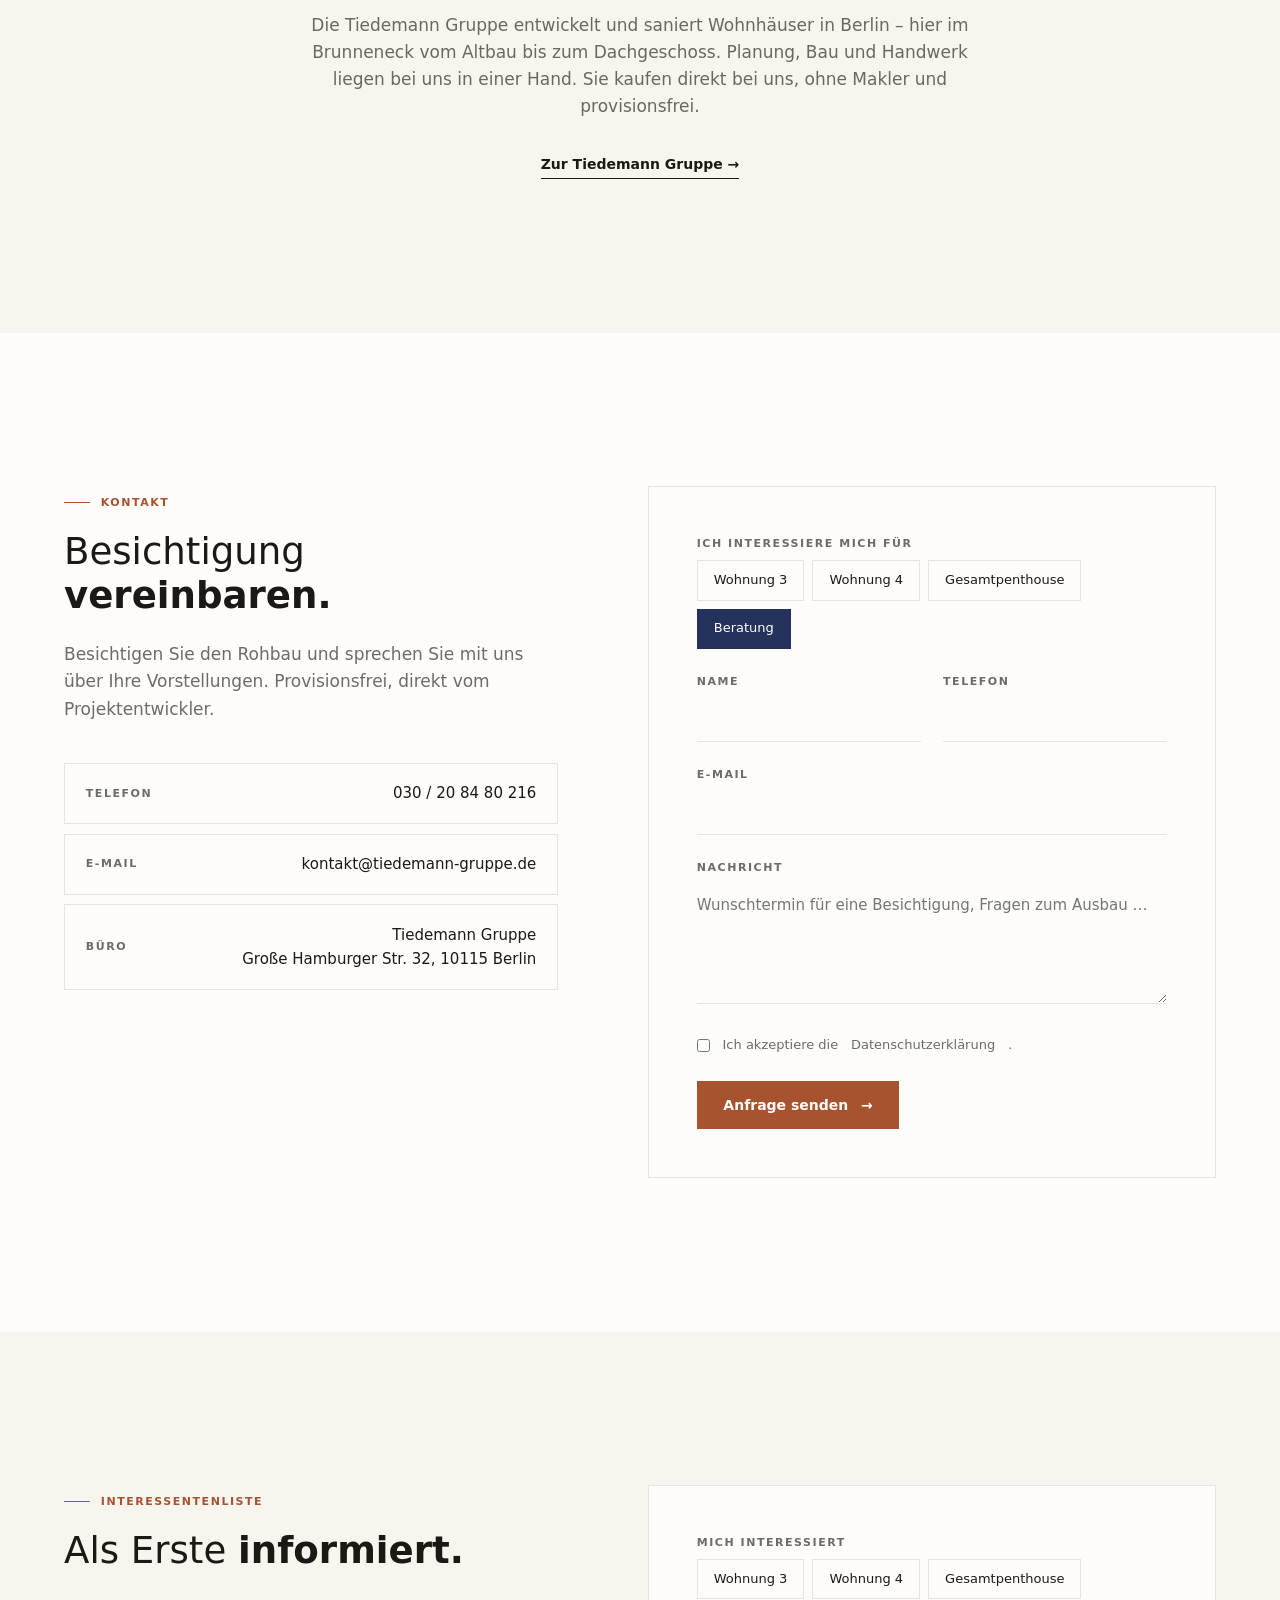
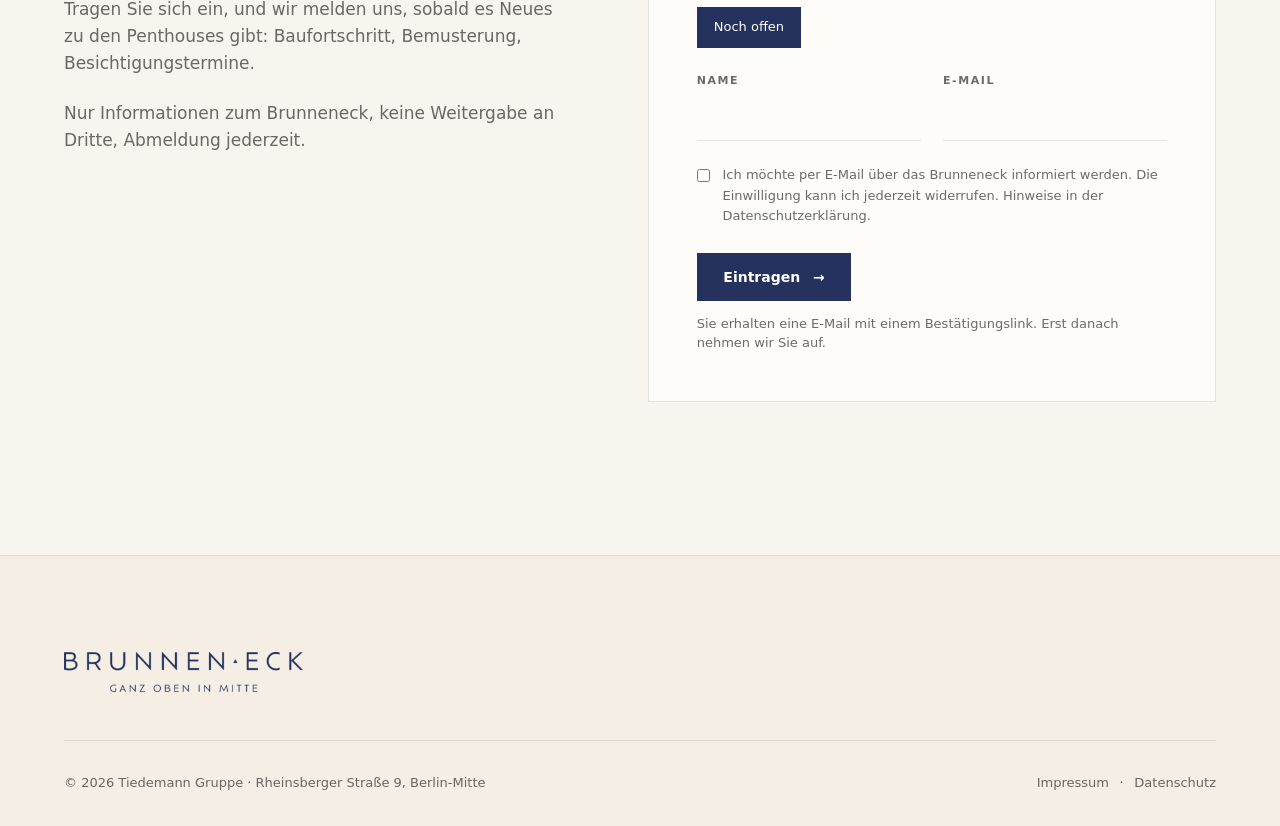
==== commit dea45d65: "Block 4: englische Fassung, Sprachumschalter, zweisprachige Formulare - en.html, apartment-30.html, " ====
--- a/brunneneck-startseite.html
+++ b/brunneneck-startseite.html
@@ -6,6 +6,9 @@
 <title>Penthouse kaufen Berlin-Mitte | Brunneneck, provisionsfrei</title>
 <meta name="description" content="Zwei Penthouses im Dachgeschoss, ca. 110 und 132 m², einzeln oder als 242-m²-Gesamtpenthouse. Ausbau nach Ihren Wünschen, provisionsfrei vom Bauträger.">
 <link rel="canonical" href="https://brunneneckberlin.de/">
+<link rel="alternate" hreflang="de" href="https://brunneneckberlin.de/">
+<link rel="alternate" hreflang="en" href="https://brunneneckberlin.de/en.html">
+<link rel="alternate" hreflang="x-default" href="https://brunneneckberlin.de/">
 <link rel="icon" href="favicon.ico" sizes="any">
 <link rel="icon" type="image/png" sizes="32x32" href="fotos/logo/favicon-32.png">
 <link rel="apple-touch-icon" href="apple-touch-icon.png">
@@ -367,6 +370,15 @@
 @media (max-width: 860px) { .contact { grid-template-columns: 1fr; } }
 @media (max-width: 520px) { .f-row { grid-template-columns: 1fr; gap: 0; } }
 
+@media (max-width: 760px) { .nav .btn { display: none; } }
+@media (max-width: 600px) {
+  .tabs { display: grid; grid-template-columns: repeat(3, minmax(0, 1fr)); width: 100%; overflow: visible; }
+  .tab { min-width: 0; white-space: normal; text-align: center; padding: .7rem .3rem; font-size: var(--fs-small); line-height: 1.25; hyphens: auto; -webkit-hyphens: auto; overflow-wrap: anywhere; }
+  .tab small { display: block; margin: .25rem 0 0; }
+}
+.nav-r { display: flex; align-items: center; gap: 1.2rem; flex-shrink: 0; }
+.lang { font-size: var(--fs-small); font-weight: 600; letter-spacing: .08em; color: var(--muted); padding: .5rem .2rem; transition: color .2s; }
+.lang:hover { color: var(--brick); }
 /* Handy-Schnellkontakt */
 .mbar { display: none; }
 @media (max-width: 760px) {
@@ -445,7 +457,7 @@
       <li><a href="#haus">Das Haus</a></li>
       <li><a href="#lage">Lage</a></li>
     </ul>
-    <a class="btn btn-brick" href="#kontakt">Besichtigung <span class="arr">→</span></a>
+    <div class="nav-r"><a class="lang" href="en.html" hreflang="en" lang="en" title="English version">EN</a><a class="btn btn-brick" href="#kontakt">Besichtigung <span class="arr">→</span></a></div>
   </div>
 </header>
 
@@ -525,7 +537,7 @@
       <div class="tabs" role="tablist" aria-label="Einheiten">
         <button class="tab" role="tab" id="t-w3" aria-controls="p-w3" aria-selected="true">Wohnung 3<small>Ecke</small></button>
         <button class="tab" role="tab" id="t-w4" aria-controls="p-w4" aria-selected="false" tabindex="-1">Wohnung 4<small>Hof</small></button>
-        <button class="tab" role="tab" id="t-gp" aria-controls="p-gp" aria-selected="false" tabindex="-1">Gesamtpenthouse<small>Alternative</small></button>
+        <button class="tab" role="tab" id="t-gp" aria-controls="p-gp" aria-selected="false" tabindex="-1">Gesamt&shy;penthouse<small>Alternative</small></button>
       </div>
     </div>
 
